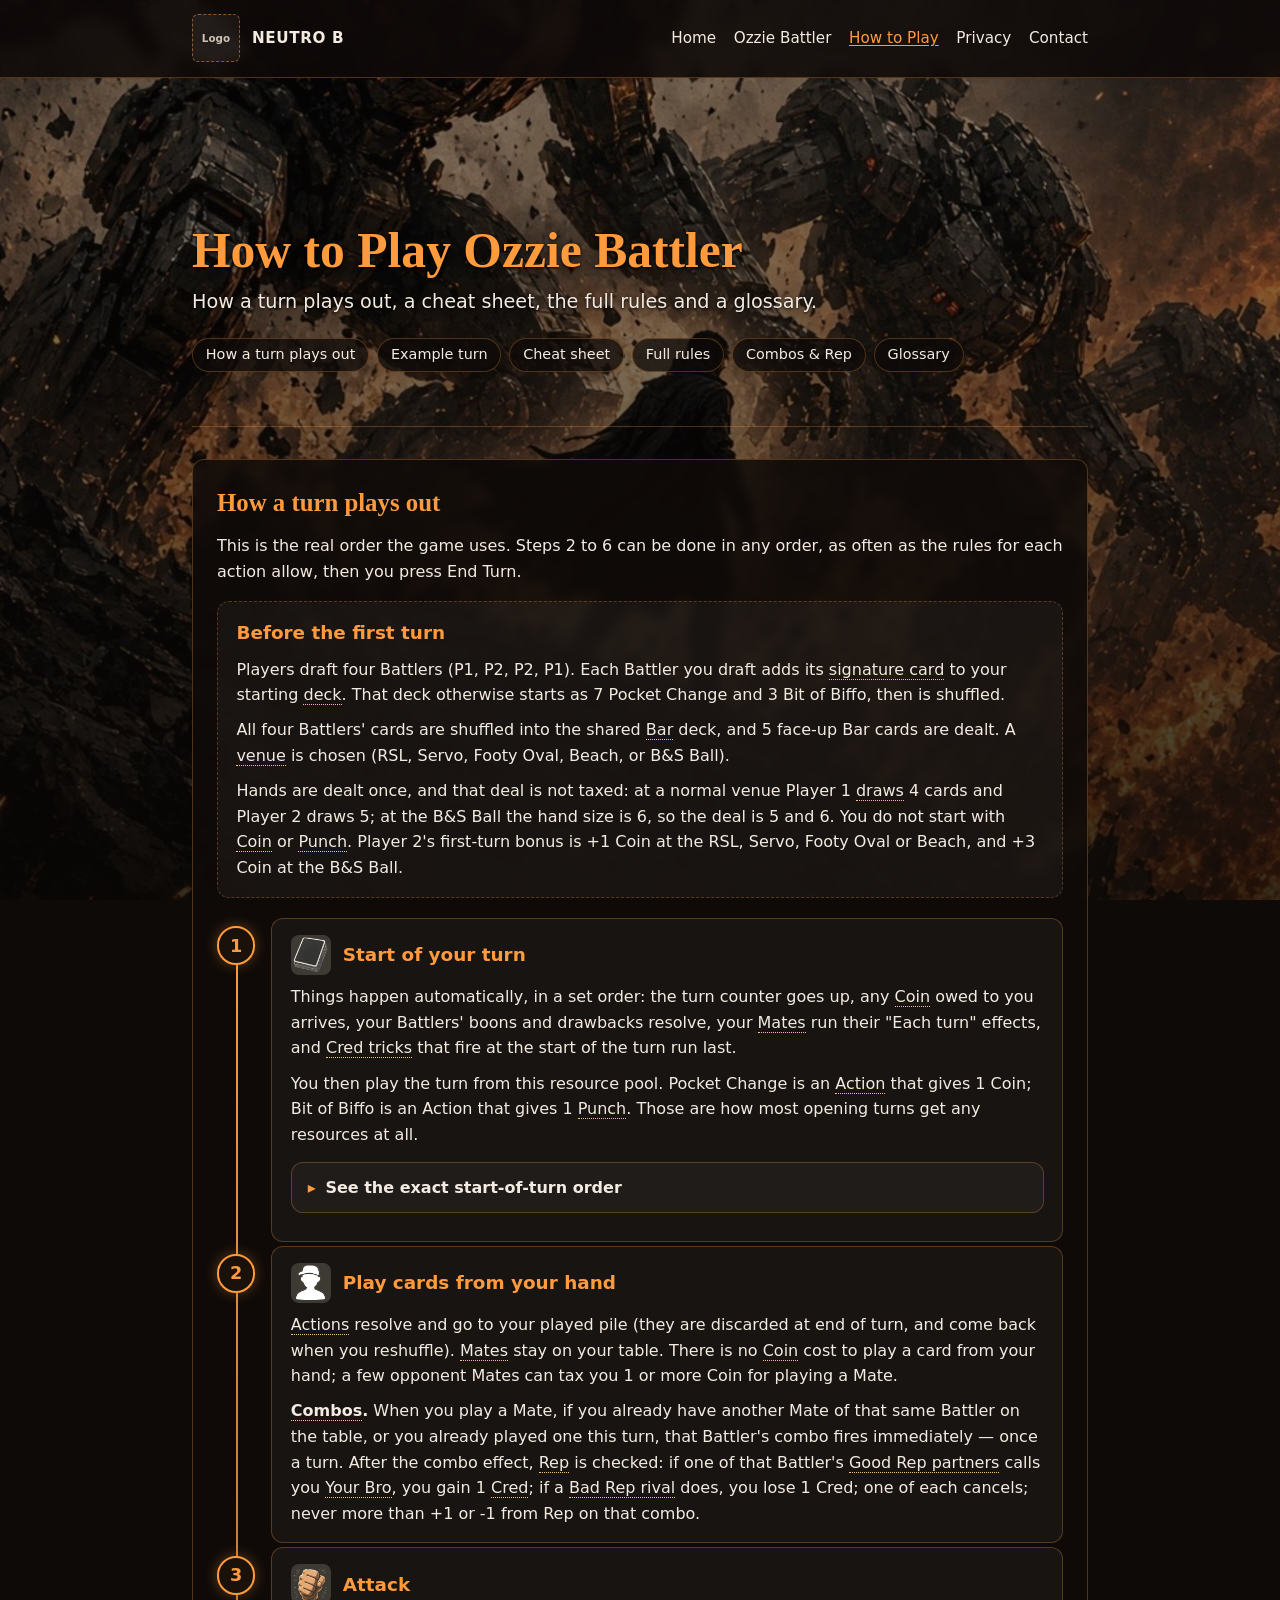
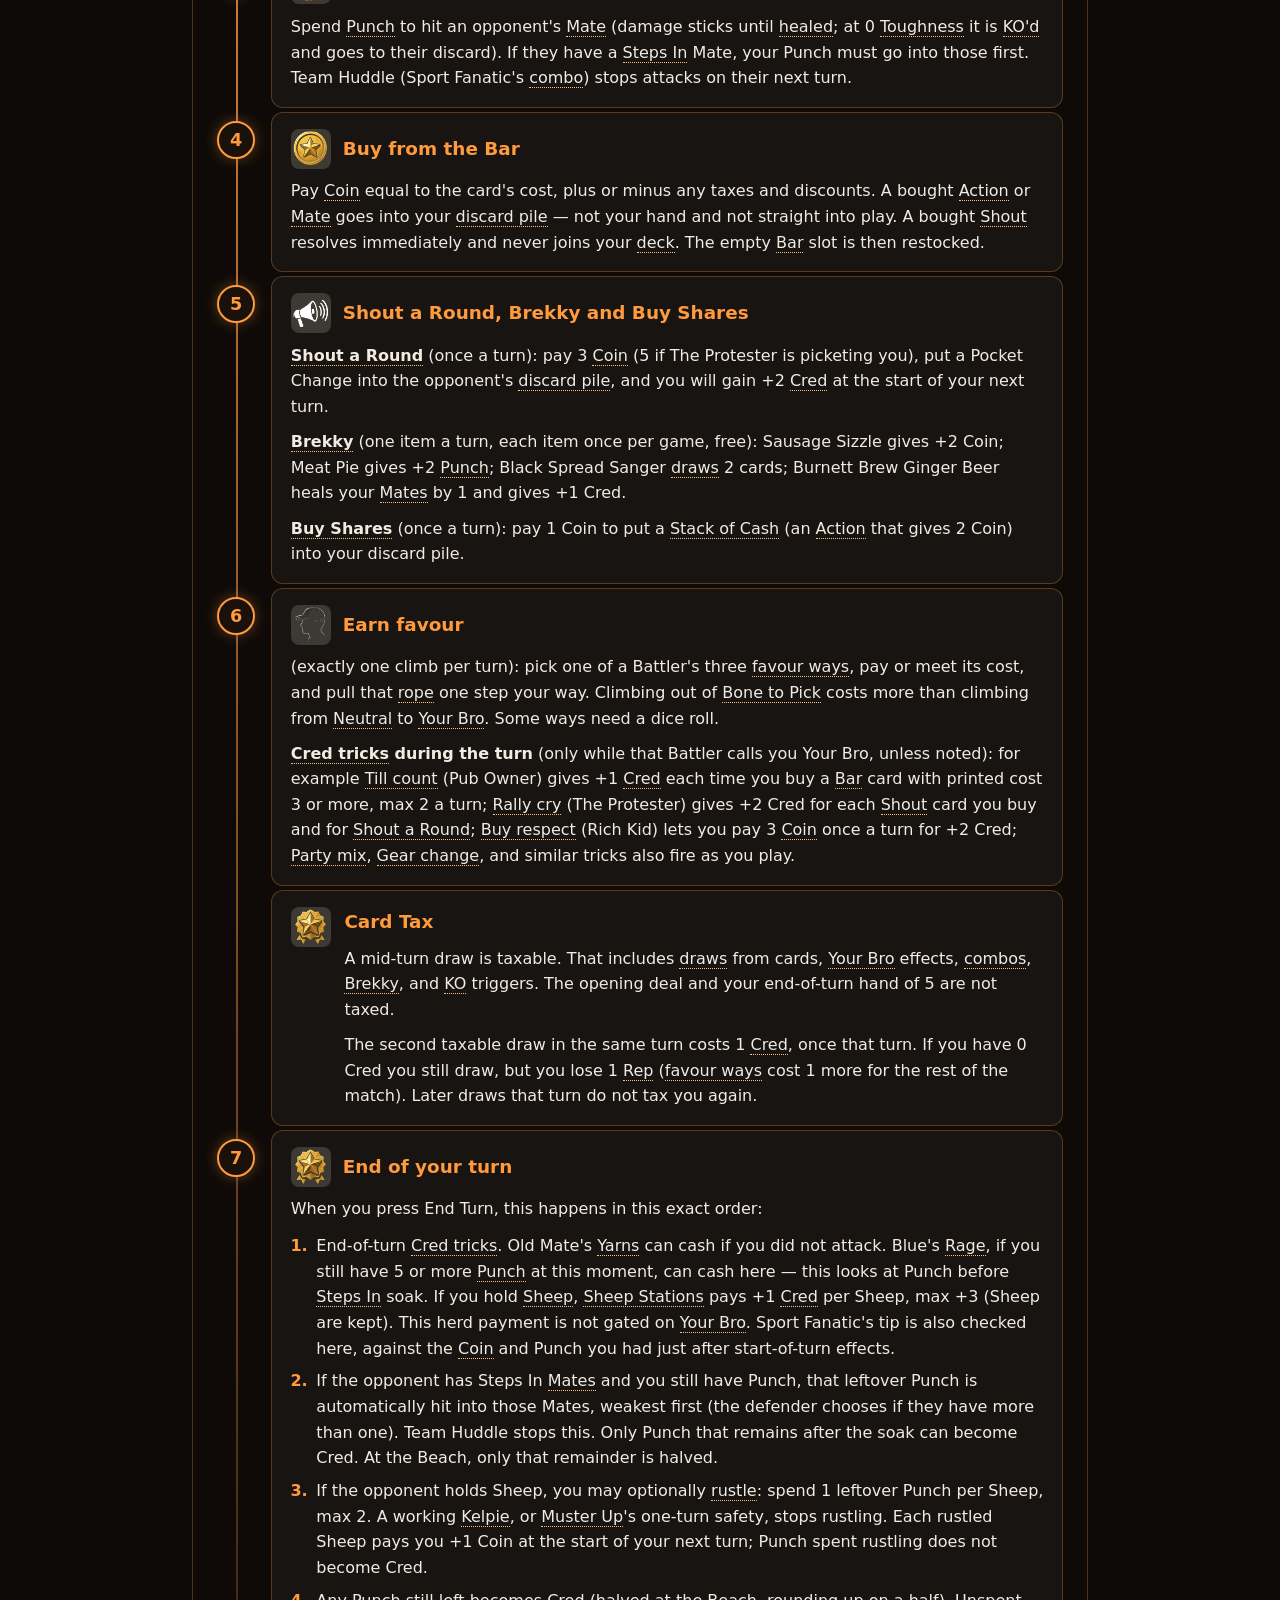
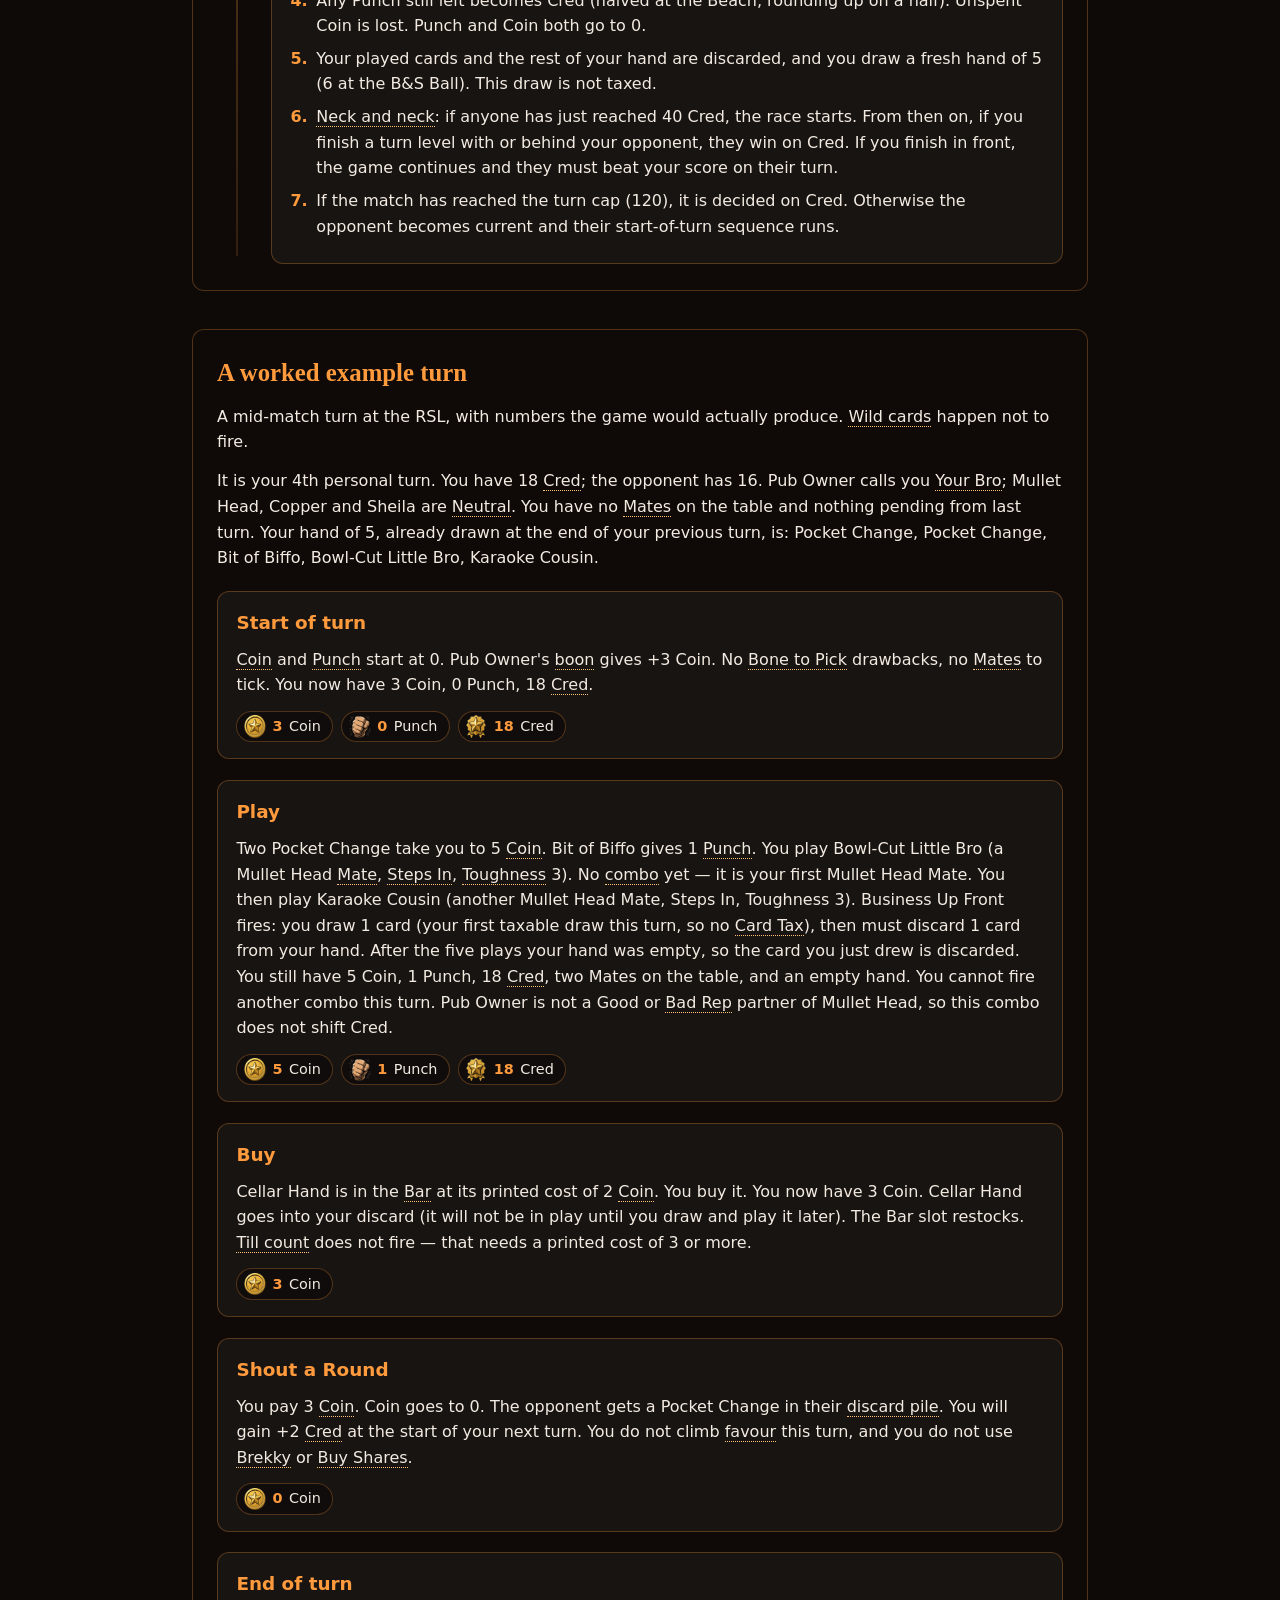
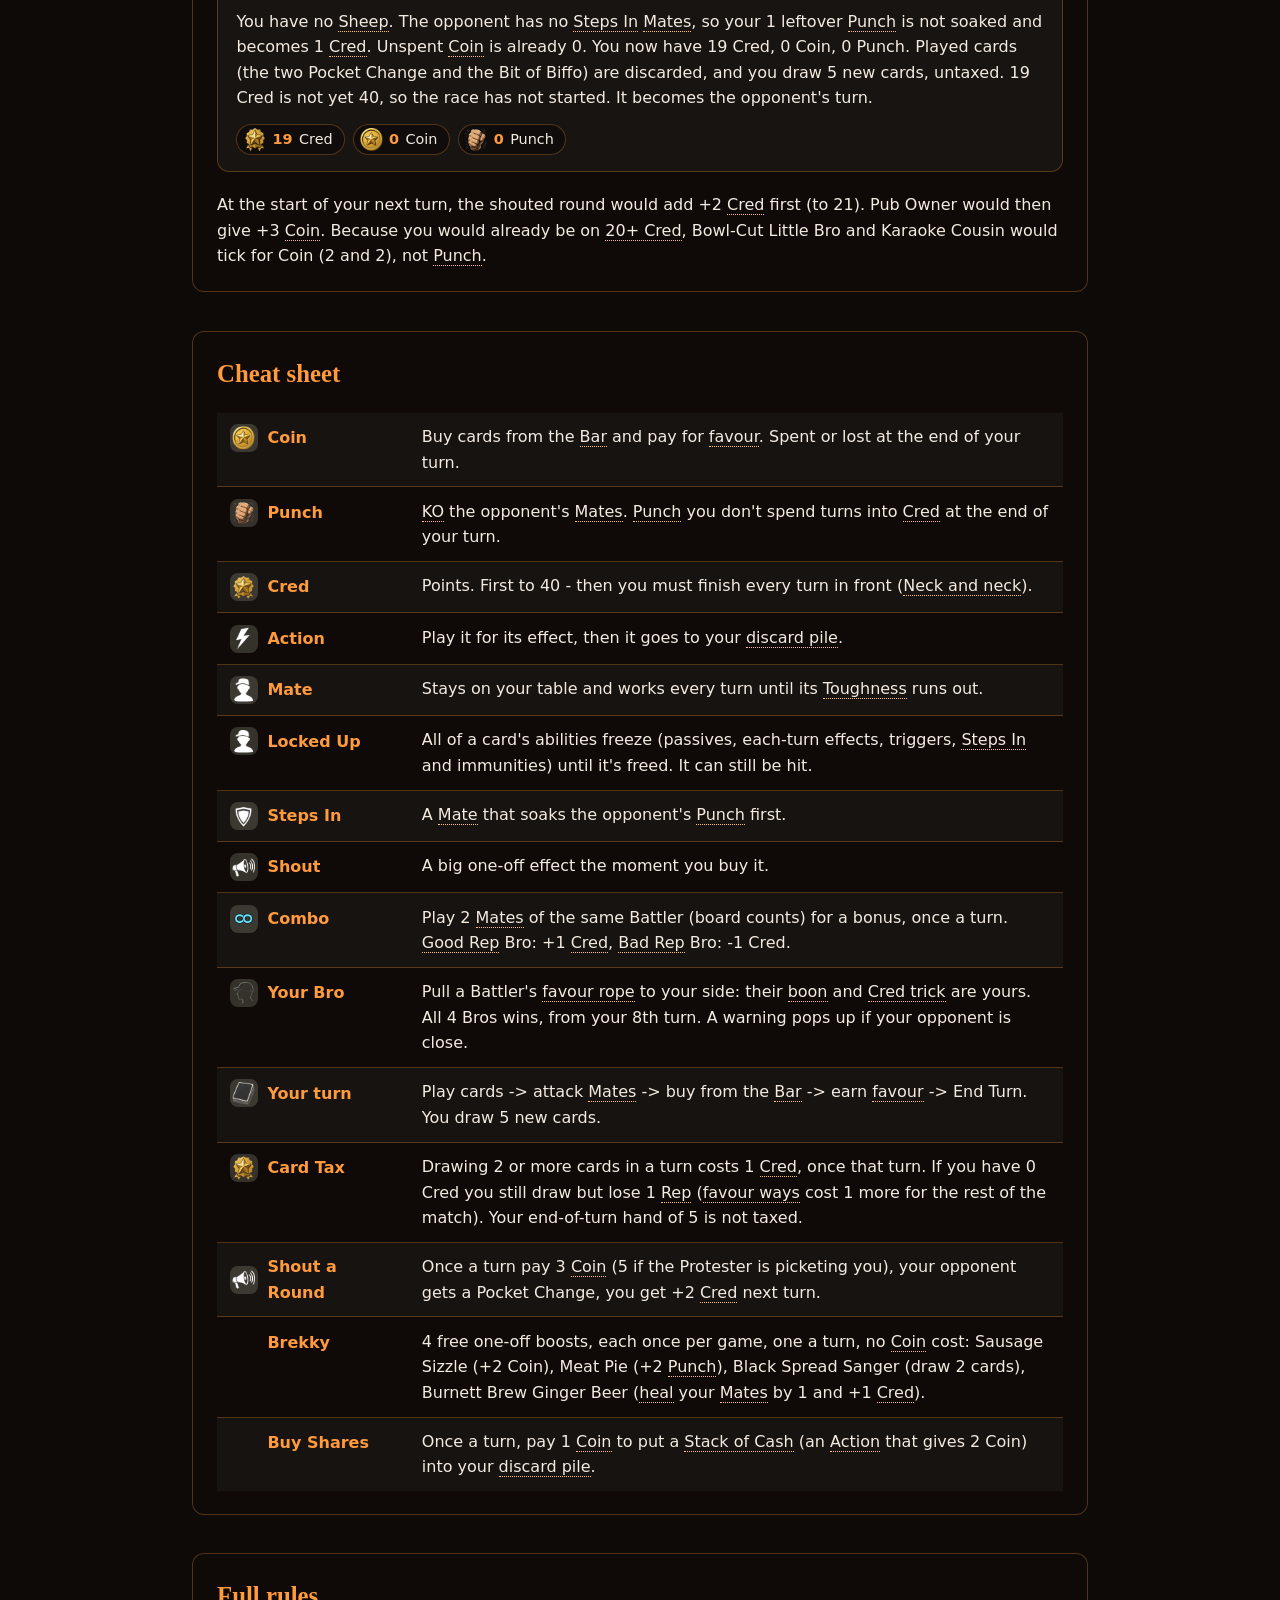
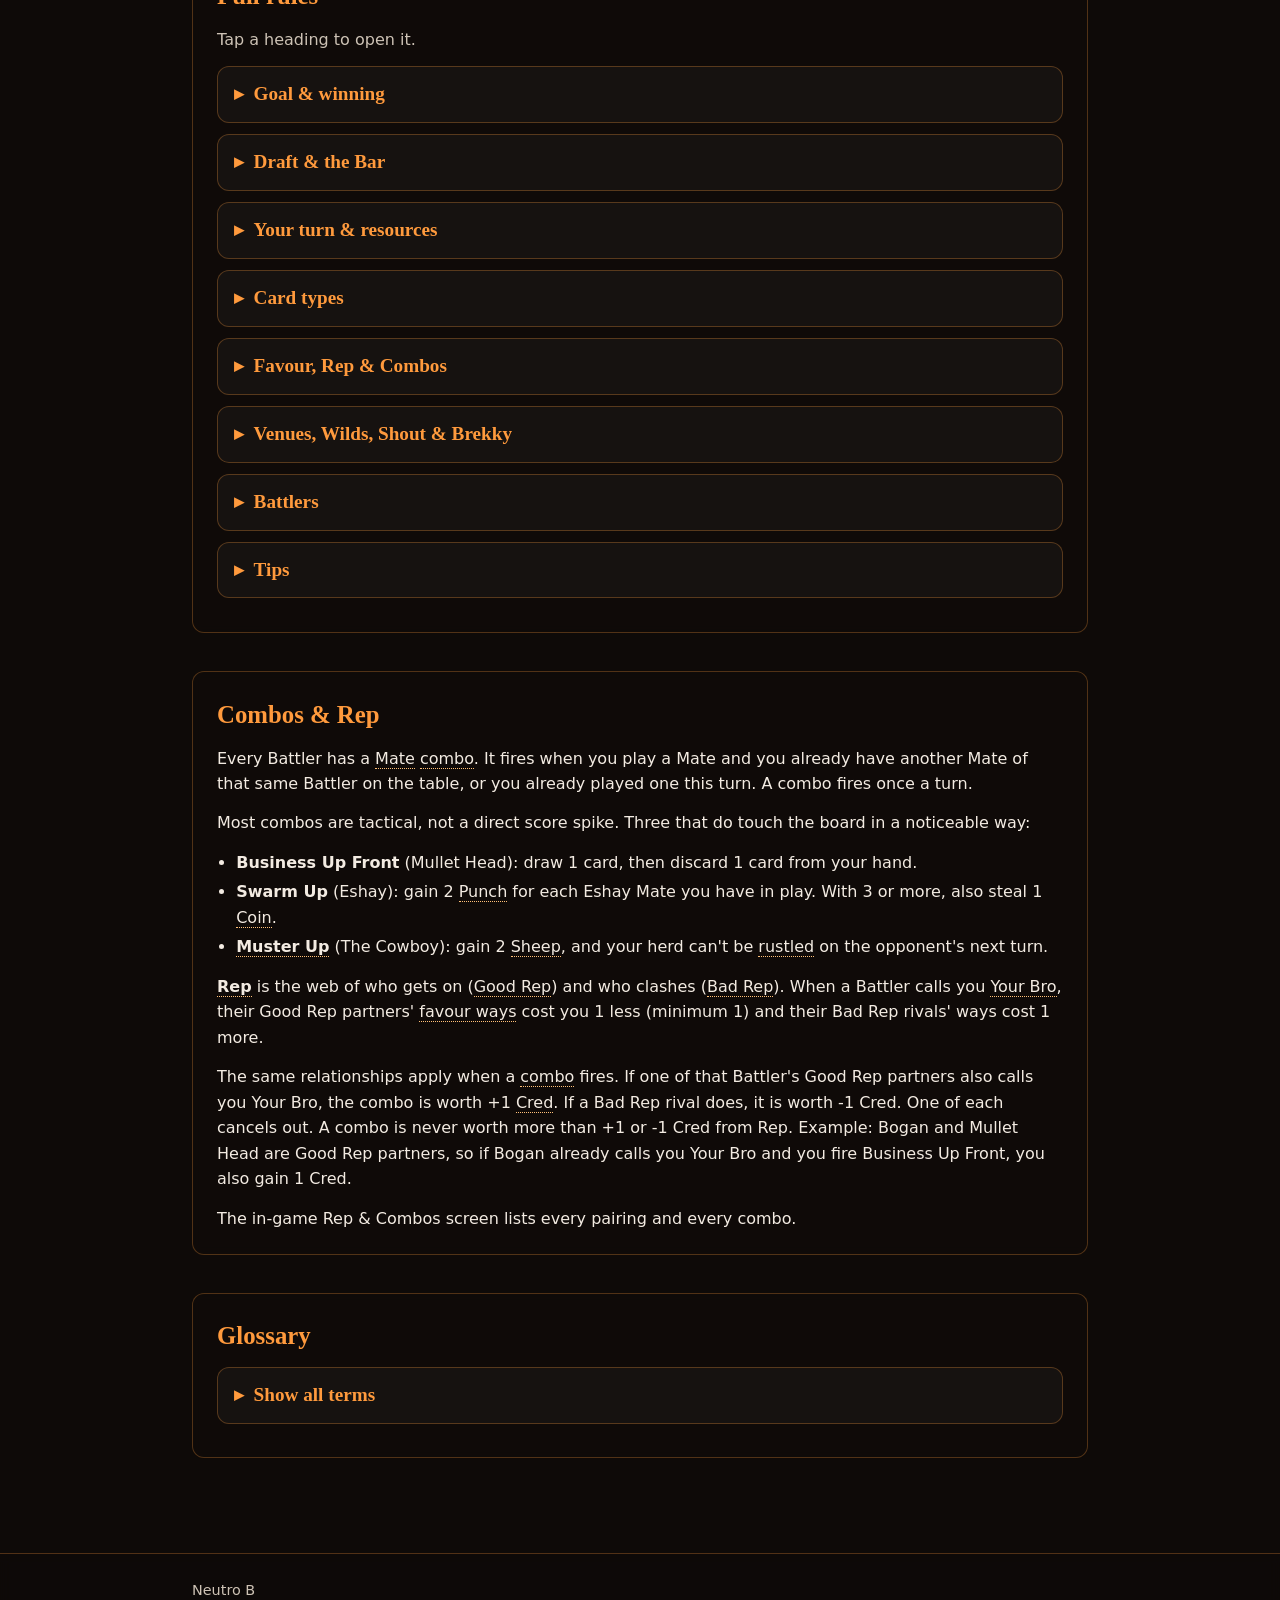
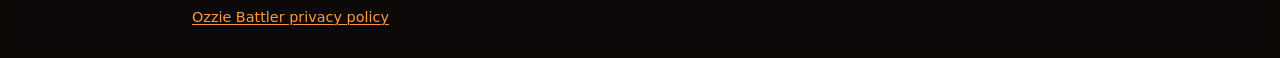
==== guide.html @ 75381150 "Add the Ozzie Battler How to Play guide. Link the guide from the home page and privacy policy, and i" ====
<!DOCTYPE html>
<html lang="en-AU">
<head>
  <meta charset="utf-8">
  <meta name="viewport" content="width=device-width, initial-scale=1">
  <title>How to Play Ozzie Battler — Neutro B</title>
  <meta name="description" content="How to play Ozzie Battler: how a turn plays out, a cheat sheet, the full rules, combos and Rep, and a glossary.">
  <link rel="stylesheet" href="style.css">
</head>
<body>
  <header class="site-header">
    <div class="site-header__inner">
      <a class="brand" href="index.html">
        <!-- LOGO: replace the span below with <img src="images/logo.png" alt="Neutro B" class="logo"> -->
        <span class="logo-placeholder" aria-hidden="true">Logo</span>
        <span class="brand__name">Neutro B</span>
      </a>
      <nav class="nav" aria-label="Primary">
        <a href="index.html">Home</a>
        <a href="index.html#ozzie-battler">Ozzie Battler</a>
        <a href="guide.html" aria-current="page">How to Play</a>
        <a href="privacy.html">Privacy</a>
        <a href="index.html#contact">Contact</a>
      </nav>
    </div>
  </header>

  <main>
    <div class="wrap">
      <header class="hero">
        <h1>How to Play Ozzie Battler</h1>
        <p class="lede">How a turn plays out, a cheat sheet, the full rules and a glossary.</p>
        <nav class="jump" aria-label="On this page">
          <a href="#turn">How a turn plays out</a>
          <a href="#example">Example turn</a>
          <a href="#cheat-sheet">Cheat sheet</a>
          <a href="#rules">Full rules</a>
          <a href="#combos">Combos &amp; Rep</a>
          <a href="#glossary">Glossary</a>
        </nav>
      </header>

      <section class="prose" id="turn" aria-labelledby="turn-heading"><h2 id="turn-heading">How a turn plays out</h2><p>This is the real order the game uses. Steps 2 to 6 can be done in any order, as often as the rules for each action allow, then you press End Turn.</p><div class="step-note step-note--setup"><div><h3>Before the first turn</h3><p>Players draft four Battlers (P1, P2, P2, P1). Each Battler you draft adds its <span class="tip" tabindex="0" role="button" data-tip="Signature: Each Battler you draft adds their signature card to your starting deck.">signature card</span> to your starting <span class="tip" tabindex="0" role="button" data-tip="Deck: Your draw pile (the number on the deck icon). When it runs out, your discard pile is shuffled into a new deck.">deck</span>. That deck otherwise starts as 7 Pocket Change and 3 Bit of Biffo, then is shuffled.</p><p>All four Battlers' cards are shuffled into the shared <span class="tip" tabindex="0" role="button" data-tip="The Bar: The shared row of 5 face-up cards you buy with Coin. Bought cards go to your discard pile (Shouts work at once). Empty slots refill from the Bar deck.">Bar</span> deck, and 5 face-up Bar cards are dealt. A <span class="tip" tabindex="0" role="button" data-tip="Venue: Where the match is played (RSL, Servo, Footy Oval, Beach, B&amp;S Ball). Each venue adds one rule twist for the whole game - tap the venue badge.">venue</span> is chosen (RSL, Servo, Footy Oval, Beach, or B&amp;S Ball).</p><p>Hands are dealt once, and that deal is not taxed: at a normal venue Player 1 <span class="tip" tabindex="0" role="button" data-tip="Draw: Take the top card of your deck into your hand. Drawing 2 or more cards in a turn costs Card Tax.">draws</span> 4 cards and Player 2 draws 5; at the B&amp;S Ball the hand size is 6, so the deal is 5 and 6. You do not start with <span class="tip" tabindex="0" role="button" data-tip="Coin: Your spending money this turn. Spend it in the Bar, on favour ways, Shout a Round (3 Coin, or 5 if the Protester is picketing you) or Buy Shares (1 Coin). Unspent Coin is lost at the end of your turn. Brekky is free.">Coin</span> or <span class="tip" tabindex="0" role="button" data-tip="Punch: Attack power. Spend it to hit the opponent&#x27;s Mates (tap one); damage sticks until healed. Unspent Punch becomes Cred at the end of your turn - but the opponent&#x27;s Steps In Mates soak it first. At the Beach it&#x27;s halved.">Punch</span>. Player 2's first-turn bonus is +1 Coin at the RSL, Servo, Footy Oval or Beach, and +3 Coin at the B&amp;S Ball.</p></div></div><ol class="timeline"><li class="timeline__step"><span class="timeline__num" aria-hidden="true">1</span><div class="step-card"><div class="step-card__head"><img class="icon" src="images/guide/deck.png" alt="" width="40" height="40"><h3>Start of your turn</h3></div><p>Things happen automatically, in a set order: the turn counter goes up, any <span class="tip" tabindex="0" role="button" data-tip="Coin: Your spending money this turn. Spend it in the Bar, on favour ways, Shout a Round (3 Coin, or 5 if the Protester is picketing you) or Buy Shares (1 Coin). Unspent Coin is lost at the end of your turn. Brekky is free.">Coin</span> owed to you arrives, your Battlers' boons and drawbacks resolve, your <span class="tip" tabindex="0" role="button" data-tip="Mate: Card type. Stays on your table and does its &#x27;Each turn&#x27; effect at the start of every turn. Has Toughness; the opponent KOs it with Punch.">Mates</span> run their "Each turn" effects, and <span class="tip" tabindex="0" role="button" data-tip="Cred trick: A Battler&#x27;s extra way to earn Cred, on while they call you Your Bro (the gold $ line on their tile).">Cred tricks</span> that fire at the start of the turn run last.</p><p>You then play the turn from this resource pool. Pocket Change is an <span class="tip" tabindex="0" role="button" data-tip="Action: Card type. Play it from your hand for its effect, then it goes to your discard pile and comes back when your deck reshuffles.">Action</span> that gives 1 Coin; Bit of Biffo is an Action that gives 1 <span class="tip" tabindex="0" role="button" data-tip="Punch: Attack power. Spend it to hit the opponent&#x27;s Mates (tap one); damage sticks until healed. Unspent Punch becomes Cred at the end of your turn - but the opponent&#x27;s Steps In Mates soak it first. At the Beach it&#x27;s halved.">Punch</span>. Those are how most opening turns get any resources at all.</p><details class="inner"><summary>See the exact start-of-turn order</summary><ol class="ordered "><li>The turn counter goes up. If this is Player 1's turn, it is at least the third turn of the match, and <span class="tip" tabindex="0" role="button" data-tip="Wild card: A random event that hits both players at the start of some rounds (about 1 in 4 once the game is going). Switch them off in Settings.">Wild cards</span> are on in Settings, there is a 25% chance a wild hits both players (Drop Bear Attack, Magpie Swooping Season, Power Cut, Schoolies Invasion, or The Boss Rings).</li><li>Your personal turn count goes up. <span class="tip" tabindex="0" role="button" data-tip="Card Tax: Drawing 2 or more cards in a turn (from cards, Your Bro effects, combos or KO triggers — not your end-of-turn hand of 5) costs 1 Cred, once that turn. If you have 0 Cred you still draw but lose 1 Rep: your favour ways cost 1 more for the rest of the match.">Card Tax</span> for this turn is reset (<span class="tip" tabindex="0" role="button" data-tip="Draw: Take the top card of your deck into your hand. Drawing 2 or more cards in a turn costs Card Tax.">draws</span> this turn start at 0).</li><li>If this is at least your 8th personal turn and all four Battlers already call you <span class="tip" tabindex="0" role="button" data-tip="Your Bro: Favour rope on your side: you get that Battler&#x27;s boon and Cred trick every turn. All 4 Battlers at Your Bro wins, from your 8th turn. A warning pops up if your opponent is close.">Your Bro</span>, you win by <span class="tip" tabindex="0" role="button" data-tip="Favour: The tug-of-war rope you share with each Battler: Bone to Pick, Neutral or Your Bro. Earn favour to pull it one step your way (once a turn).">favour</span> here and the turn stops.</li><li>Pending Coin from last turn is granted (including Player 2's first-turn bonus, and Coin from <span class="tip" tabindex="0" role="button" data-tip="rustling: After the opponent&#x27;s leftover Punch has gone into your Steps In Mates, they may spend 1 Punch per Sheep (max 2 a turn) to rustle your Sheep. Each rustled Sheep gives them +1 Coin at the start of their next turn, and no Cred. A working Kelpie, or Muster Up&#x27;s one-turn safety, stops rustling.">rustled</span> <span class="tip" tabindex="0" role="button" data-tip="Sheep: The Cowboy&#x27;s herd tokens (hold up to 6). At the end of your turn you gain +1 Cred per Sheep (max +3). Sheep are kept. Anyone who plays Cowboy cards can hold Sheep. The drafter gains +1 Sheep at the start of their turn while they have fewer than 3, unless he has a Bone to Pick with them.">Sheep</span>). Pending Punch reductions are applied. Per-turn flags are cleared (buys, <span class="tip" tabindex="0" role="button" data-tip="Shout a Round: Dock button, once a turn: pay 3 Coin (5 if the Protester is picketing you), your opponent gets a Pocket Change in their discard pile, and you get +2 Cred at the start of your next turn. Not a Shout card.">Shout a Round</span>, <span class="tip" tabindex="0" role="button" data-tip="Brekky: 4 free one-off brekky boosts each game (Sausage Sizzle, Meat Pie, Black Spread Sanger, Burnett Brew Ginger Beer). Each works once a game, one a turn. They cost nothing.">Brekky</span>, <span class="tip" tabindex="0" role="button" data-tip="Buy Shares: Dock button, once a turn: pay 1 Coin and a Stack of Cash goes into your discard pile. When you draw and play it later: +2 Coin.">Buy Shares</span>, <span class="tip" tabindex="0" role="button" data-tip="Combo: Once a turn: play a Mate while another Mate of the same Battler is on your table (or played this turn) and that Battler&#x27;s combo fires. Rep counts too: a Good Rep partner as Your Bro +1 Cred, a Bad Rep rival -1 (max ±1).">combo</span>, and so on).</li><li>If The Cowboy has a <span class="tip" tabindex="0" role="button" data-tip="Bone to Pick: Favour rope on the opponent&#x27;s side: that Battler&#x27;s drawback hits you every turn (and they&#x27;re the opponent&#x27;s Bro).">Bone to Pick</span> with you, a <span class="tip" tabindex="0" role="button" data-tip="A stray wanders off: The Cowboy&#x27;s Bone to Pick: at the start of your turn you lose 1 Sheep (a working Kelpie stops it). If you have no Sheep, you lose 1 Coin instead.">stray wanders off</span>: you lose 1 Sheep, or 1 Coin if you have none. A working <span class="tip" tabindex="0" role="button" data-tip="Kelpie: A Cowboy Steps In Mate (cost 2, Toughness 3, two copies). While it&#x27;s working, your Sheep can&#x27;t be rustled or wander off. A Locked Up Kelpie loses that protection until it&#x27;s freed.">Kelpie</span> stops this.</li><li>If you drafted The Cowboy, he does not have a Bone to Pick with you, and you hold fewer than 3 Sheep, you gain 1 Sheep.</li><li>If you shouted a round last turn, the +2 <span class="tip" tabindex="0" role="button" data-tip="Cred: The score. Reach 40 Cred, then finish every turn in front of your opponent to win (Neck and neck).">Cred</span> is added now.</li><li>If Old Mate's Long <span class="tip" tabindex="0" role="button" data-tip="Yarns: Old Mate&#x27;s Cred trick: each turn you don&#x27;t attack, +1 Yarn. 2 Yarns cash in for +5 Cred.">Yarn</span> hit you last turn, one random card is discarded from your hand.</li><li><span class="tip" tabindex="0" role="button" data-tip="The Bar: The shared row of 5 face-up cards you buy with Coin. Bought cards go to your discard pile (Shouts work at once). Empty slots refill from the Bar deck.">Bar</span> locks that were placed against someone else expire when their owner starts a turn again.</li><li>Your Bro boons and Bone to Pick drawbacks resolve, in Battler order. Examples: Pub Owner Your Bro is +3 Coin; Eshay Your Bro is +2 Punch; Mullet Head Your Bro is +2 Coin before your personal turn 5, then +2 Punch.</li><li>If you drafted Grey Nomad, <span class="tip" tabindex="0" role="button" data-tip="Long Way Round: Grey Nomad&#x27;s Cred trick: each turn gain Cred = your turn number ÷ 3 (rounded down), plus +1 Cred each time you Slow the opponent.">Long Way Round</span> may grant Cred here. This is not gated on Your Bro.</li><li>Each of your Mates that is not <span class="tip" tabindex="0" role="button" data-tip="Locked Up: Mate lock (jail): ALL of the card&#x27;s abilities are frozen while Locked Up - passives, each-turn effects, triggers, Steps In and immunities - for the number of turns shown. It stays on the table and can still be hit. Not the same as a Bar lock.">Locked Up</span> runs its "Each turn" effect. Locked Up Mates tick down a turn and do nothing.</li><li>A pending Dusty Track <span class="tip" tabindex="0" role="button" data-tip="drawback: What a Battler does to you every turn while you have a Bone to Pick with them (the red - line on their tile).">penalty</span>, if any, then cuts your Punch (min 0).</li><li>Cred tricks that fire at the start of the turn run last. The main one is Copper's <span class="tip" tabindex="0" role="button" data-tip="Move along: Copper&#x27;s Cred trick: at the start of your turn, if the opponent has 3+ Mates out, take 2 of their Cred.">Move along</span>: if Copper calls you Your Bro and the opponent has 3 or more Mates out, you take 2 of their Cred.</li></ol></details></div></li><li class="timeline__step"><span class="timeline__num" aria-hidden="true">2</span><div class="step-card"><div class="step-card__head"><img class="icon" src="images/guide/type_mate.png" alt="" width="40" height="40"><h3>Play cards from your hand</h3></div><p><span class="tip" tabindex="0" role="button" data-tip="Action: Card type. Play it from your hand for its effect, then it goes to your discard pile and comes back when your deck reshuffles.">Actions</span> resolve and go to your played pile (they are discarded at end of turn, and come back when you reshuffle). <span class="tip" tabindex="0" role="button" data-tip="Mate: Card type. Stays on your table and does its &#x27;Each turn&#x27; effect at the start of every turn. Has Toughness; the opponent KOs it with Punch.">Mates</span> stay on your table. There is no <span class="tip" tabindex="0" role="button" data-tip="Coin: Your spending money this turn. Spend it in the Bar, on favour ways, Shout a Round (3 Coin, or 5 if the Protester is picketing you) or Buy Shares (1 Coin). Unspent Coin is lost at the end of your turn. Brekky is free.">Coin</span> cost to play a card from your hand; a few opponent Mates can tax you 1 or more Coin for playing a Mate.</p><p><strong><span class="tip" tabindex="0" role="button" data-tip="Combo: Once a turn: play a Mate while another Mate of the same Battler is on your table (or played this turn) and that Battler&#x27;s combo fires. Rep counts too: a Good Rep partner as Your Bro +1 Cred, a Bad Rep rival -1 (max ±1).">Combos</span>.</strong> When you play a Mate, if you already have another Mate of that same Battler on the table, or you already played one this turn, that Battler's combo fires immediately — once a turn. After the combo effect, <span class="tip" tabindex="0" role="button" data-tip="Rep: Who gets on with whom. Good Rep and Bad Rep change favour way costs and give ±1 Cred when a combo fires (one Good and one Bad Bro cancel out). Neutral pairs do nothing.">Rep</span> is checked: if one of that Battler's <span class="tip" tabindex="0" role="button" data-tip="Good Rep: Battlers who get on. While one is Your Bro: the other&#x27;s favour ways cost you 1 less (min 1), and when the other&#x27;s combo fires you get +1 Cred.">Good Rep partners</span> calls you <span class="tip" tabindex="0" role="button" data-tip="Your Bro: Favour rope on your side: you get that Battler&#x27;s boon and Cred trick every turn. All 4 Battlers at Your Bro wins, from your 8th turn. A warning pops up if your opponent is close.">Your Bro</span>, you gain 1 <span class="tip" tabindex="0" role="button" data-tip="Cred: The score. Reach 40 Cred, then finish every turn in front of your opponent to win (Neck and neck).">Cred</span>; if a <span class="tip" tabindex="0" role="button" data-tip="Bad Rep: Battlers who clash. While one is Your Bro: the other&#x27;s favour ways cost you 1 more, and when the other&#x27;s combo fires you lose 1 Cred.">Bad Rep rival</span> does, you lose 1 Cred; one of each cancels; never more than +1 or -1 from Rep on that combo.</p></div></li><li class="timeline__step"><span class="timeline__num" aria-hidden="true">3</span><div class="step-card"><div class="step-card__head"><img class="icon" src="images/guide/punch.png" alt="" width="40" height="40"><h3>Attack</h3></div><p>Spend <span class="tip" tabindex="0" role="button" data-tip="Punch: Attack power. Spend it to hit the opponent&#x27;s Mates (tap one); damage sticks until healed. Unspent Punch becomes Cred at the end of your turn - but the opponent&#x27;s Steps In Mates soak it first. At the Beach it&#x27;s halved.">Punch</span> to hit an opponent's <span class="tip" tabindex="0" role="button" data-tip="Mate: Card type. Stays on your table and does its &#x27;Each turn&#x27; effect at the start of every turn. Has Toughness; the opponent KOs it with Punch.">Mate</span> (damage sticks until <span class="tip" tabindex="0" role="button" data-tip="Heal: Remove damage from a Mate, back toward its full Toughness (never above it).">healed</span>; at 0 <span class="tip" tabindex="0" role="button" data-tip="Toughness: A Mate&#x27;s hit points. When its damage reaches its Toughness it&#x27;s KO&#x27;d.">Toughness</span> it is <span class="tip" tabindex="0" role="button" data-tip="KO: Knocked out: a Mate whose damage reaches its Toughness leaves the table and goes to its owner&#x27;s discard pile. It can come back when they draw it again.">KO'd</span> and goes to their discard). If they have a <span class="tip" tabindex="0" role="button" data-tip="Steps In: Mate keyword. While it&#x27;s on the table, the opponent&#x27;s Punch must hit your Steps In Mates first, and their unspent Punch is fired into them at the end of their turn (weakest first). Only what&#x27;s left becomes their Cred.">Steps In</span> Mate, your Punch must go into those first. Team Huddle (Sport Fanatic's <span class="tip" tabindex="0" role="button" data-tip="Combo: Once a turn: play a Mate while another Mate of the same Battler is on your table (or played this turn) and that Battler&#x27;s combo fires. Rep counts too: a Good Rep partner as Your Bro +1 Cred, a Bad Rep rival -1 (max ±1).">combo</span>) stops attacks on their next turn.</p></div></li><li class="timeline__step"><span class="timeline__num" aria-hidden="true">4</span><div class="step-card"><div class="step-card__head"><img class="icon" src="images/guide/coin.png" alt="" width="40" height="40"><h3>Buy from the Bar</h3></div><p>Pay <span class="tip" tabindex="0" role="button" data-tip="Coin: Your spending money this turn. Spend it in the Bar, on favour ways, Shout a Round (3 Coin, or 5 if the Protester is picketing you) or Buy Shares (1 Coin). Unspent Coin is lost at the end of your turn. Brekky is free.">Coin</span> equal to the card's cost, plus or minus any taxes and discounts. A bought <span class="tip" tabindex="0" role="button" data-tip="Action: Card type. Play it from your hand for its effect, then it goes to your discard pile and comes back when your deck reshuffles.">Action</span> or <span class="tip" tabindex="0" role="button" data-tip="Mate: Card type. Stays on your table and does its &#x27;Each turn&#x27; effect at the start of every turn. Has Toughness; the opponent KOs it with Punch.">Mate</span> goes into your <span class="tip" tabindex="0" role="button" data-tip="Discard: Your used-cards pile (the number on the discard icon). Played cards and your leftover hand go here at the end of the turn; it becomes your deck again when the deck runs out. To discard = move a card from your hand to this pile.">discard pile</span> — not your hand and not straight into play. A bought <span class="tip" tabindex="0" role="button" data-tip="Shout: Card type. Works the moment you buy it from the Bar, then it&#x27;s gone - it never joins your deck. (Not the same as Shout a Round.)">Shout</span> resolves immediately and never joins your <span class="tip" tabindex="0" role="button" data-tip="Deck: Your draw pile (the number on the deck icon). When it runs out, your discard pile is shuffled into a new deck.">deck</span>. The empty <span class="tip" tabindex="0" role="button" data-tip="The Bar: The shared row of 5 face-up cards you buy with Coin. Bought cards go to your discard pile (Shouts work at once). Empty slots refill from the Bar deck.">Bar</span> slot is then restocked.</p></div></li><li class="timeline__step"><span class="timeline__num" aria-hidden="true">5</span><div class="step-card"><div class="step-card__head"><img class="icon" src="images/guide/type_shout.png" alt="" width="40" height="40"><h3>Shout a Round, Brekky and Buy Shares</h3></div><p><strong><span class="tip" tabindex="0" role="button" data-tip="Shout a Round: Dock button, once a turn: pay 3 Coin (5 if the Protester is picketing you), your opponent gets a Pocket Change in their discard pile, and you get +2 Cred at the start of your next turn. Not a Shout card.">Shout a Round</span></strong> (once a turn): pay 3 <span class="tip" tabindex="0" role="button" data-tip="Coin: Your spending money this turn. Spend it in the Bar, on favour ways, Shout a Round (3 Coin, or 5 if the Protester is picketing you) or Buy Shares (1 Coin). Unspent Coin is lost at the end of your turn. Brekky is free.">Coin</span> (5 if The Protester is picketing you), put a Pocket Change into the opponent's <span class="tip" tabindex="0" role="button" data-tip="Discard: Your used-cards pile (the number on the discard icon). Played cards and your leftover hand go here at the end of the turn; it becomes your deck again when the deck runs out. To discard = move a card from your hand to this pile.">discard pile</span>, and you will gain +2 <span class="tip" tabindex="0" role="button" data-tip="Cred: The score. Reach 40 Cred, then finish every turn in front of your opponent to win (Neck and neck).">Cred</span> at the start of your next turn.</p><p><strong><span class="tip" tabindex="0" role="button" data-tip="Brekky: 4 free one-off brekky boosts each game (Sausage Sizzle, Meat Pie, Black Spread Sanger, Burnett Brew Ginger Beer). Each works once a game, one a turn. They cost nothing.">Brekky</span></strong> (one item a turn, each item once per game, free): Sausage Sizzle gives +2 Coin; Meat Pie gives +2 <span class="tip" tabindex="0" role="button" data-tip="Punch: Attack power. Spend it to hit the opponent&#x27;s Mates (tap one); damage sticks until healed. Unspent Punch becomes Cred at the end of your turn - but the opponent&#x27;s Steps In Mates soak it first. At the Beach it&#x27;s halved.">Punch</span>; Black Spread Sanger <span class="tip" tabindex="0" role="button" data-tip="Draw: Take the top card of your deck into your hand. Drawing 2 or more cards in a turn costs Card Tax.">draws</span> 2 cards; Burnett Brew Ginger Beer heals your <span class="tip" tabindex="0" role="button" data-tip="Mate: Card type. Stays on your table and does its &#x27;Each turn&#x27; effect at the start of every turn. Has Toughness; the opponent KOs it with Punch.">Mates</span> by 1 and gives +1 Cred.</p><p><strong><span class="tip" tabindex="0" role="button" data-tip="Buy Shares: Dock button, once a turn: pay 1 Coin and a Stack of Cash goes into your discard pile. When you draw and play it later: +2 Coin.">Buy Shares</span></strong> (once a turn): pay 1 Coin to put a <span class="tip" tabindex="0" role="button" data-tip="Stack of Cash: The card Buy Shares puts in your discard pile. Action: gain 2 Coin.">Stack of Cash</span> (an <span class="tip" tabindex="0" role="button" data-tip="Action: Card type. Play it from your hand for its effect, then it goes to your discard pile and comes back when your deck reshuffles.">Action</span> that gives 2 Coin) into your discard pile.</p></div></li><li class="timeline__step"><span class="timeline__num" aria-hidden="true">6</span><div class="step-card"><div class="step-card__head"><img class="icon" src="images/guide/bro.png" alt="" width="40" height="40"><h3>Earn favour</h3></div><p>(exactly one climb per turn): pick one of a Battler's three <span class="tip" tabindex="0" role="button" data-tip="favour ways: Each Battler&#x27;s 3 ways to earn favour (pay Coin, Punch, Cred, cards or Mates, or show something this turn). One climb a turn. Climbing out of a Bone to Pick costs more.">favour ways</span>, pay or meet its cost, and pull that <span class="tip" tabindex="0" role="button" data-tip="favour rope: One rope per Battler between the two players. It sits on one side (that player&#x27;s Your Bro, the other&#x27;s Bone to Pick) or in the middle (Neutral). Every rope starts in the middle.">rope</span> one step your way. Climbing out of <span class="tip" tabindex="0" role="button" data-tip="Bone to Pick: Favour rope on the opponent&#x27;s side: that Battler&#x27;s drawback hits you every turn (and they&#x27;re the opponent&#x27;s Bro).">Bone to Pick</span> costs more than climbing from <span class="tip" tabindex="0" role="button" data-tip="Neutral: Favour rope in the middle: no boon, no drawback. Every rope starts here.">Neutral</span> to <span class="tip" tabindex="0" role="button" data-tip="Your Bro: Favour rope on your side: you get that Battler&#x27;s boon and Cred trick every turn. All 4 Battlers at Your Bro wins, from your 8th turn. A warning pops up if your opponent is close.">Your Bro</span>. Some ways need a dice roll.</p><p><strong><span class="tip" tabindex="0" role="button" data-tip="Cred trick: A Battler&#x27;s extra way to earn Cred, on while they call you Your Bro (the gold $ line on their tile).">Cred tricks</span> during the turn</strong> (only while that Battler calls you Your Bro, unless noted): for example <span class="tip" tabindex="0" role="button" data-tip="Till count: Pub Owner&#x27;s Cred trick: each Bar card you buy that costs 3+ gives +1 Cred (max 2 a turn).">Till count</span> (Pub Owner) gives +1 <span class="tip" tabindex="0" role="button" data-tip="Cred: The score. Reach 40 Cred, then finish every turn in front of your opponent to win (Neck and neck).">Cred</span> each time you buy a <span class="tip" tabindex="0" role="button" data-tip="The Bar: The shared row of 5 face-up cards you buy with Coin. Bought cards go to your discard pile (Shouts work at once). Empty slots refill from the Bar deck.">Bar</span> card with printed cost 3 or more, max 2 a turn; <span class="tip" tabindex="0" role="button" data-tip="Rally cry: The Protester&#x27;s Cred trick: each Shout card you buy and each Shout a Round = +2 Cred.">Rally cry</span> (The Protester) gives +2 Cred for each <span class="tip" tabindex="0" role="button" data-tip="Shout: Card type. Works the moment you buy it from the Bar, then it&#x27;s gone - it never joins your deck. (Not the same as Shout a Round.)">Shout</span> card you buy and for <span class="tip" tabindex="0" role="button" data-tip="Shout a Round: Dock button, once a turn: pay 3 Coin (5 if the Protester is picketing you), your opponent gets a Pocket Change in their discard pile, and you get +2 Cred at the start of your next turn. Not a Shout card.">Shout a Round</span>; <span class="tip" tabindex="0" role="button" data-tip="Buy respect: Rich Kid&#x27;s Cred trick: once a turn pay 3 Coin for +2 Cred.">Buy respect</span> (Rich Kid) lets you pay 3 <span class="tip" tabindex="0" role="button" data-tip="Coin: Your spending money this turn. Spend it in the Bar, on favour ways, Shout a Round (3 Coin, or 5 if the Protester is picketing you) or Buy Shares (1 Coin). Unspent Coin is lost at the end of your turn. Brekky is free.">Coin</span> once a turn for +2 Cred; <span class="tip" tabindex="0" role="button" data-tip="Party mix: Mullet Head&#x27;s Cred trick: play an Action, a Mate and a Shout in one turn for +5 Cred.">Party mix</span>, <span class="tip" tabindex="0" role="button" data-tip="Gear change: Rev Head&#x27;s Cred trick: play cards in rising cost order. 2 in a row = +1 Cred, +1 more for each extra gear.">Gear change</span>, and similar tricks also fire as you play.</p></div></li><li class="timeline__aside"><div class="step-note"><img class="icon" src="images/guide/cred.png" alt="" width="40" height="40"><div><h3>Card Tax</h3><p>A mid-turn draw is taxable. That includes <span class="tip" tabindex="0" role="button" data-tip="Draw: Take the top card of your deck into your hand. Drawing 2 or more cards in a turn costs Card Tax.">draws</span> from cards, <span class="tip" tabindex="0" role="button" data-tip="Your Bro: Favour rope on your side: you get that Battler&#x27;s boon and Cred trick every turn. All 4 Battlers at Your Bro wins, from your 8th turn. A warning pops up if your opponent is close.">Your Bro</span> effects, <span class="tip" tabindex="0" role="button" data-tip="Combo: Once a turn: play a Mate while another Mate of the same Battler is on your table (or played this turn) and that Battler&#x27;s combo fires. Rep counts too: a Good Rep partner as Your Bro +1 Cred, a Bad Rep rival -1 (max ±1).">combos</span>, <span class="tip" tabindex="0" role="button" data-tip="Brekky: 4 free one-off brekky boosts each game (Sausage Sizzle, Meat Pie, Black Spread Sanger, Burnett Brew Ginger Beer). Each works once a game, one a turn. They cost nothing.">Brekky</span>, and <span class="tip" tabindex="0" role="button" data-tip="KO: Knocked out: a Mate whose damage reaches its Toughness leaves the table and goes to its owner&#x27;s discard pile. It can come back when they draw it again.">KO</span> triggers. The opening deal and your end-of-turn hand of 5 are not taxed.</p><p>The second taxable draw in the same turn costs 1 <span class="tip" tabindex="0" role="button" data-tip="Cred: The score. Reach 40 Cred, then finish every turn in front of your opponent to win (Neck and neck).">Cred</span>, once that turn. If you have 0 Cred you still draw, but you lose 1 <span class="tip" tabindex="0" role="button" data-tip="Rep: Who gets on with whom. Good Rep and Bad Rep change favour way costs and give ±1 Cred when a combo fires (one Good and one Bad Bro cancel out). Neutral pairs do nothing.">Rep</span> (<span class="tip" tabindex="0" role="button" data-tip="favour ways: Each Battler&#x27;s 3 ways to earn favour (pay Coin, Punch, Cred, cards or Mates, or show something this turn). One climb a turn. Climbing out of a Bone to Pick costs more.">favour ways</span> cost 1 more for the rest of the match). Later draws that turn do not tax you again.</p></div></div></li><li class="timeline__step"><span class="timeline__num" aria-hidden="true">7</span><div class="step-card"><div class="step-card__head"><img class="icon" src="images/guide/cred.png" alt="" width="40" height="40"><h3>End of your turn</h3></div><p>When you press End Turn, this happens in this exact order:</p><ol class="ordered "><li>End-of-turn <span class="tip" tabindex="0" role="button" data-tip="Cred trick: A Battler&#x27;s extra way to earn Cred, on while they call you Your Bro (the gold $ line on their tile).">Cred tricks</span>. Old Mate's <span class="tip" tabindex="0" role="button" data-tip="Yarns: Old Mate&#x27;s Cred trick: each turn you don&#x27;t attack, +1 Yarn. 2 Yarns cash in for +5 Cred.">Yarns</span> can cash if you did not attack. Blue's <span class="tip" tabindex="0" role="button" data-tip="Rage: Blue&#x27;s Cred trick: each time you lose Cred, +1 Rage (max 5). End a turn with 5+ Punch for a big turn: +1 Cred per Rage, then Rage resets.">Rage</span>, if you still have 5 or more <span class="tip" tabindex="0" role="button" data-tip="Punch: Attack power. Spend it to hit the opponent&#x27;s Mates (tap one); damage sticks until healed. Unspent Punch becomes Cred at the end of your turn - but the opponent&#x27;s Steps In Mates soak it first. At the Beach it&#x27;s halved.">Punch</span> at this moment, can cash here — this looks at Punch before <span class="tip" tabindex="0" role="button" data-tip="Steps In: Mate keyword. While it&#x27;s on the table, the opponent&#x27;s Punch must hit your Steps In Mates first, and their unspent Punch is fired into them at the end of their turn (weakest first). Only what&#x27;s left becomes their Cred.">Steps In</span> soak. If you hold <span class="tip" tabindex="0" role="button" data-tip="Sheep: The Cowboy&#x27;s herd tokens (hold up to 6). At the end of your turn you gain +1 Cred per Sheep (max +3). Sheep are kept. Anyone who plays Cowboy cards can hold Sheep. The drafter gains +1 Sheep at the start of their turn while they have fewer than 3, unless he has a Bone to Pick with them.">Sheep</span>, <span class="tip" tabindex="0" role="button" data-tip="Sheep Stations: The Cowboy&#x27;s Cred trick: at the end of your turn, +1 Cred per Sheep you have (max +3). Sheep are kept. Fires whenever you hold Sheep.">Sheep Stations</span> pays +1 <span class="tip" tabindex="0" role="button" data-tip="Cred: The score. Reach 40 Cred, then finish every turn in front of your opponent to win (Neck and neck).">Cred</span> per Sheep, max +3 (Sheep are kept). This herd payment is not gated on <span class="tip" tabindex="0" role="button" data-tip="Your Bro: Favour rope on your side: you get that Battler&#x27;s boon and Cred trick every turn. All 4 Battlers at Your Bro wins, from your 8th turn. A warning pops up if your opponent is close.">Your Bro</span>. Sport Fanatic's tip is also checked here, against the <span class="tip" tabindex="0" role="button" data-tip="Coin: Your spending money this turn. Spend it in the Bar, on favour ways, Shout a Round (3 Coin, or 5 if the Protester is picketing you) or Buy Shares (1 Coin). Unspent Coin is lost at the end of your turn. Brekky is free.">Coin</span> and Punch you had just after start-of-turn effects.</li><li>If the opponent has Steps In <span class="tip" tabindex="0" role="button" data-tip="Mate: Card type. Stays on your table and does its &#x27;Each turn&#x27; effect at the start of every turn. Has Toughness; the opponent KOs it with Punch.">Mates</span> and you still have Punch, that leftover Punch is automatically hit into those Mates, weakest first (the defender chooses if they have more than one). Team Huddle stops this. Only Punch that remains after the soak can become Cred. At the Beach, only that remainder is halved.</li><li>If the opponent holds Sheep, you may optionally <span class="tip" tabindex="0" role="button" data-tip="rustling: After the opponent&#x27;s leftover Punch has gone into your Steps In Mates, they may spend 1 Punch per Sheep (max 2 a turn) to rustle your Sheep. Each rustled Sheep gives them +1 Coin at the start of their next turn, and no Cred. A working Kelpie, or Muster Up&#x27;s one-turn safety, stops rustling.">rustle</span>: spend 1 leftover Punch per Sheep, max 2. A working <span class="tip" tabindex="0" role="button" data-tip="Kelpie: A Cowboy Steps In Mate (cost 2, Toughness 3, two copies). While it&#x27;s working, your Sheep can&#x27;t be rustled or wander off. A Locked Up Kelpie loses that protection until it&#x27;s freed.">Kelpie</span>, or <span class="tip" tabindex="0" role="button" data-tip="Muster Up: The Cowboy&#x27;s Mate combo: Sheep +2, and your Sheep can&#x27;t be rustled on the opponent&#x27;s next turn.">Muster Up</span>'s one-turn safety, stops rustling. Each rustled Sheep pays you +1 Coin at the start of your next turn; Punch spent rustling does not become Cred.</li><li>Any Punch still left becomes Cred (halved at the Beach, rounding up on a half). Unspent Coin is lost. Punch and Coin both go to 0.</li><li>Your played cards and the rest of your hand are discarded, and you draw a fresh hand of 5 (6 at the B&amp;S Ball). This draw is not taxed.</li><li><span class="tip" tabindex="0" role="button" data-tip="Neck and neck: Once anyone reaches 40 Cred the game keeps going: from then on you must finish every turn with MORE Cred than your opponent, or it&#x27;s over and they win. The banner shows the number to beat.">Neck and neck</span>: if anyone has just reached 40 Cred, the race starts. From then on, if you finish a turn level with or behind your opponent, they win on Cred. If you finish in front, the game continues and they must beat your score on their turn.</li><li>If the match has reached the turn cap (120), it is decided on Cred. Otherwise the opponent becomes current and their start-of-turn sequence runs.</li></ol></div></li></ol></section>

      <section class="prose" id="example" aria-labelledby="example-heading"><h2 id="example-heading">A worked example turn</h2><p>A mid-match turn at the RSL, with numbers the game would actually produce. <span class="tip" tabindex="0" role="button" data-tip="Wild card: A random event that hits both players at the start of some rounds (about 1 in 4 once the game is going). Switch them off in Settings.">Wild cards</span> happen not to fire.</p><p>It is your 4th personal turn. You have 18 <span class="tip" tabindex="0" role="button" data-tip="Cred: The score. Reach 40 Cred, then finish every turn in front of your opponent to win (Neck and neck).">Cred</span>; the opponent has 16. Pub Owner calls you <span class="tip" tabindex="0" role="button" data-tip="Your Bro: Favour rope on your side: you get that Battler&#x27;s boon and Cred trick every turn. All 4 Battlers at Your Bro wins, from your 8th turn. A warning pops up if your opponent is close.">Your Bro</span>; Mullet Head, Copper and Sheila are <span class="tip" tabindex="0" role="button" data-tip="Neutral: Favour rope in the middle: no boon, no drawback. Every rope starts here.">Neutral</span>. You have no <span class="tip" tabindex="0" role="button" data-tip="Mate: Card type. Stays on your table and does its &#x27;Each turn&#x27; effect at the start of every turn. Has Toughness; the opponent KOs it with Punch.">Mates</span> on the table and nothing pending from last turn. Your hand of 5, already drawn at the end of your previous turn, is: Pocket Change, Pocket Change, Bit of Biffo, Bowl-Cut Little Bro, Karaoke Cousin.</p><ol class="example"><li class="example__step"><div class="step-card"><h3>Start of turn</h3><p><span class="tip" tabindex="0" role="button" data-tip="Coin: Your spending money this turn. Spend it in the Bar, on favour ways, Shout a Round (3 Coin, or 5 if the Protester is picketing you) or Buy Shares (1 Coin). Unspent Coin is lost at the end of your turn. Brekky is free.">Coin</span> and <span class="tip" tabindex="0" role="button" data-tip="Punch: Attack power. Spend it to hit the opponent&#x27;s Mates (tap one); damage sticks until healed. Unspent Punch becomes Cred at the end of your turn - but the opponent&#x27;s Steps In Mates soak it first. At the Beach it&#x27;s halved.">Punch</span> start at 0. Pub Owner's <span class="tip" tabindex="0" role="button" data-tip="boon: What a Battler does for you every turn while they&#x27;re Your Bro (the green + line on their tile).">boon</span> gives +3 Coin. No <span class="tip" tabindex="0" role="button" data-tip="Bone to Pick: Favour rope on the opponent&#x27;s side: that Battler&#x27;s drawback hits you every turn (and they&#x27;re the opponent&#x27;s Bro).">Bone to Pick</span> drawbacks, no <span class="tip" tabindex="0" role="button" data-tip="Mate: Card type. Stays on your table and does its &#x27;Each turn&#x27; effect at the start of every turn. Has Toughness; the opponent KOs it with Punch.">Mates</span> to tick. You now have 3 Coin, 0 Punch, 18 <span class="tip" tabindex="0" role="button" data-tip="Cred: The score. Reach 40 Cred, then finish every turn in front of your opponent to win (Neck and neck).">Cred</span>.</p><p class="chips" aria-label="Totals"><span class="chip"><img class="chip__icon" src="images/guide/coin.png" alt="" width="40" height="40"><strong>3</strong> Coin</span><span class="chip"><img class="chip__icon" src="images/guide/punch.png" alt="" width="40" height="40"><strong>0</strong> Punch</span><span class="chip"><img class="chip__icon" src="images/guide/cred.png" alt="" width="40" height="40"><strong>18</strong> Cred</span></p></div></li><li class="example__step"><div class="step-card"><h3>Play</h3><p>Two Pocket Change take you to 5 <span class="tip" tabindex="0" role="button" data-tip="Coin: Your spending money this turn. Spend it in the Bar, on favour ways, Shout a Round (3 Coin, or 5 if the Protester is picketing you) or Buy Shares (1 Coin). Unspent Coin is lost at the end of your turn. Brekky is free.">Coin</span>. Bit of Biffo gives 1 <span class="tip" tabindex="0" role="button" data-tip="Punch: Attack power. Spend it to hit the opponent&#x27;s Mates (tap one); damage sticks until healed. Unspent Punch becomes Cred at the end of your turn - but the opponent&#x27;s Steps In Mates soak it first. At the Beach it&#x27;s halved.">Punch</span>. You play Bowl-Cut Little Bro (a Mullet Head <span class="tip" tabindex="0" role="button" data-tip="Mate: Card type. Stays on your table and does its &#x27;Each turn&#x27; effect at the start of every turn. Has Toughness; the opponent KOs it with Punch.">Mate</span>, <span class="tip" tabindex="0" role="button" data-tip="Steps In: Mate keyword. While it&#x27;s on the table, the opponent&#x27;s Punch must hit your Steps In Mates first, and their unspent Punch is fired into them at the end of their turn (weakest first). Only what&#x27;s left becomes their Cred.">Steps In</span>, <span class="tip" tabindex="0" role="button" data-tip="Toughness: A Mate&#x27;s hit points. When its damage reaches its Toughness it&#x27;s KO&#x27;d.">Toughness</span> 3). No <span class="tip" tabindex="0" role="button" data-tip="Combo: Once a turn: play a Mate while another Mate of the same Battler is on your table (or played this turn) and that Battler&#x27;s combo fires. Rep counts too: a Good Rep partner as Your Bro +1 Cred, a Bad Rep rival -1 (max ±1).">combo</span> yet — it is your first Mullet Head Mate. You then play Karaoke Cousin (another Mullet Head Mate, Steps In, Toughness 3). Business Up Front fires: you draw 1 card (your first taxable draw this turn, so no <span class="tip" tabindex="0" role="button" data-tip="Card Tax: Drawing 2 or more cards in a turn (from cards, Your Bro effects, combos or KO triggers — not your end-of-turn hand of 5) costs 1 Cred, once that turn. If you have 0 Cred you still draw but lose 1 Rep: your favour ways cost 1 more for the rest of the match.">Card Tax</span>), then must discard 1 card from your hand. After the five plays your hand was empty, so the card you just drew is discarded. You still have 5 Coin, 1 Punch, 18 <span class="tip" tabindex="0" role="button" data-tip="Cred: The score. Reach 40 Cred, then finish every turn in front of your opponent to win (Neck and neck).">Cred</span>, two Mates on the table, and an empty hand. You cannot fire another combo this turn. Pub Owner is not a Good or <span class="tip" tabindex="0" role="button" data-tip="Bad Rep: Battlers who clash. While one is Your Bro: the other&#x27;s favour ways cost you 1 more, and when the other&#x27;s combo fires you lose 1 Cred.">Bad Rep</span> partner of Mullet Head, so this combo does not shift Cred.</p><p class="chips" aria-label="Totals"><span class="chip"><img class="chip__icon" src="images/guide/coin.png" alt="" width="40" height="40"><strong>5</strong> Coin</span><span class="chip"><img class="chip__icon" src="images/guide/punch.png" alt="" width="40" height="40"><strong>1</strong> Punch</span><span class="chip"><img class="chip__icon" src="images/guide/cred.png" alt="" width="40" height="40"><strong>18</strong> Cred</span></p></div></li><li class="example__step"><div class="step-card"><h3>Buy</h3><p>Cellar Hand is in the <span class="tip" tabindex="0" role="button" data-tip="The Bar: The shared row of 5 face-up cards you buy with Coin. Bought cards go to your discard pile (Shouts work at once). Empty slots refill from the Bar deck.">Bar</span> at its printed cost of 2 <span class="tip" tabindex="0" role="button" data-tip="Coin: Your spending money this turn. Spend it in the Bar, on favour ways, Shout a Round (3 Coin, or 5 if the Protester is picketing you) or Buy Shares (1 Coin). Unspent Coin is lost at the end of your turn. Brekky is free.">Coin</span>. You buy it. You now have 3 Coin. Cellar Hand goes into your discard (it will not be in play until you draw and play it later). The Bar slot restocks. <span class="tip" tabindex="0" role="button" data-tip="Till count: Pub Owner&#x27;s Cred trick: each Bar card you buy that costs 3+ gives +1 Cred (max 2 a turn).">Till count</span> does not fire — that needs a printed cost of 3 or more.</p><p class="chips" aria-label="Totals"><span class="chip"><img class="chip__icon" src="images/guide/coin.png" alt="" width="40" height="40"><strong>3</strong> Coin</span></p></div></li><li class="example__step"><div class="step-card"><h3>Shout a Round</h3><p>You pay 3 <span class="tip" tabindex="0" role="button" data-tip="Coin: Your spending money this turn. Spend it in the Bar, on favour ways, Shout a Round (3 Coin, or 5 if the Protester is picketing you) or Buy Shares (1 Coin). Unspent Coin is lost at the end of your turn. Brekky is free.">Coin</span>. Coin goes to 0. The opponent gets a Pocket Change in their <span class="tip" tabindex="0" role="button" data-tip="Discard: Your used-cards pile (the number on the discard icon). Played cards and your leftover hand go here at the end of the turn; it becomes your deck again when the deck runs out. To discard = move a card from your hand to this pile.">discard pile</span>. You will gain +2 <span class="tip" tabindex="0" role="button" data-tip="Cred: The score. Reach 40 Cred, then finish every turn in front of your opponent to win (Neck and neck).">Cred</span> at the start of your next turn. You do not climb <span class="tip" tabindex="0" role="button" data-tip="Favour: The tug-of-war rope you share with each Battler: Bone to Pick, Neutral or Your Bro. Earn favour to pull it one step your way (once a turn).">favour</span> this turn, and you do not use <span class="tip" tabindex="0" role="button" data-tip="Brekky: 4 free one-off brekky boosts each game (Sausage Sizzle, Meat Pie, Black Spread Sanger, Burnett Brew Ginger Beer). Each works once a game, one a turn. They cost nothing.">Brekky</span> or <span class="tip" tabindex="0" role="button" data-tip="Buy Shares: Dock button, once a turn: pay 1 Coin and a Stack of Cash goes into your discard pile. When you draw and play it later: +2 Coin.">Buy Shares</span>.</p><p class="chips" aria-label="Totals"><span class="chip"><img class="chip__icon" src="images/guide/coin.png" alt="" width="40" height="40"><strong>0</strong> Coin</span></p></div></li><li class="example__step"><div class="step-card"><h3>End of turn</h3><p>You have no <span class="tip" tabindex="0" role="button" data-tip="Sheep: The Cowboy&#x27;s herd tokens (hold up to 6). At the end of your turn you gain +1 Cred per Sheep (max +3). Sheep are kept. Anyone who plays Cowboy cards can hold Sheep. The drafter gains +1 Sheep at the start of their turn while they have fewer than 3, unless he has a Bone to Pick with them.">Sheep</span>. The opponent has no <span class="tip" tabindex="0" role="button" data-tip="Steps In: Mate keyword. While it&#x27;s on the table, the opponent&#x27;s Punch must hit your Steps In Mates first, and their unspent Punch is fired into them at the end of their turn (weakest first). Only what&#x27;s left becomes their Cred.">Steps In</span> <span class="tip" tabindex="0" role="button" data-tip="Mate: Card type. Stays on your table and does its &#x27;Each turn&#x27; effect at the start of every turn. Has Toughness; the opponent KOs it with Punch.">Mates</span>, so your 1 leftover <span class="tip" tabindex="0" role="button" data-tip="Punch: Attack power. Spend it to hit the opponent&#x27;s Mates (tap one); damage sticks until healed. Unspent Punch becomes Cred at the end of your turn - but the opponent&#x27;s Steps In Mates soak it first. At the Beach it&#x27;s halved.">Punch</span> is not soaked and becomes 1 <span class="tip" tabindex="0" role="button" data-tip="Cred: The score. Reach 40 Cred, then finish every turn in front of your opponent to win (Neck and neck).">Cred</span>. Unspent <span class="tip" tabindex="0" role="button" data-tip="Coin: Your spending money this turn. Spend it in the Bar, on favour ways, Shout a Round (3 Coin, or 5 if the Protester is picketing you) or Buy Shares (1 Coin). Unspent Coin is lost at the end of your turn. Brekky is free.">Coin</span> is already 0. You now have 19 Cred, 0 Coin, 0 Punch. Played cards (the two Pocket Change and the Bit of Biffo) are discarded, and you draw 5 new cards, untaxed. 19 Cred is not yet 40, so the race has not started. It becomes the opponent's turn.</p><p class="chips" aria-label="Totals"><span class="chip"><img class="chip__icon" src="images/guide/cred.png" alt="" width="40" height="40"><strong>19</strong> Cred</span><span class="chip"><img class="chip__icon" src="images/guide/coin.png" alt="" width="40" height="40"><strong>0</strong> Coin</span><span class="chip"><img class="chip__icon" src="images/guide/punch.png" alt="" width="40" height="40"><strong>0</strong> Punch</span></p></div></li></ol><p>At the start of your next turn, the shouted round would add +2 <span class="tip" tabindex="0" role="button" data-tip="Cred: The score. Reach 40 Cred, then finish every turn in front of your opponent to win (Neck and neck).">Cred</span> first (to 21). Pub Owner would then give +3 <span class="tip" tabindex="0" role="button" data-tip="Coin: Your spending money this turn. Spend it in the Bar, on favour ways, Shout a Round (3 Coin, or 5 if the Protester is picketing you) or Buy Shares (1 Coin). Unspent Coin is lost at the end of your turn. Brekky is free.">Coin</span>. Because you would already be on <span class="tip" tabindex="0" role="button" data-tip="20+ Cred: The half of a two-part card that works once your Cred is 20 or more (the other half works under 20).">20+ Cred</span>, Bowl-Cut Little Bro and Karaoke Cousin would tick for Coin (2 and 2), not <span class="tip" tabindex="0" role="button" data-tip="Punch: Attack power. Spend it to hit the opponent&#x27;s Mates (tap one); damage sticks until healed. Unspent Punch becomes Cred at the end of your turn - but the opponent&#x27;s Steps In Mates soak it first. At the Beach it&#x27;s halved.">Punch</span>.</p></section>

      <section class="prose" id="cheat-sheet" aria-labelledby="cheat-heading"><h2 id="cheat-heading">Cheat sheet</h2><div class="table-wrap"><table class="cheat"><caption class="visually-hidden">Ozzie Battler cheat sheet</caption><thead class="visually-hidden"><tr><th scope="col">Term</th><th scope="col">What it means</th></tr></thead><tbody><tr><th scope="row"><span class="cheat__label"><img class="icon icon--sm" src="images/guide/coin.png" alt="" width="40" height="40"><span>Coin</span></span></th><td>Buy cards from the <span class="tip" tabindex="0" role="button" data-tip="The Bar: The shared row of 5 face-up cards you buy with Coin. Bought cards go to your discard pile (Shouts work at once). Empty slots refill from the Bar deck.">Bar</span> and pay for <span class="tip" tabindex="0" role="button" data-tip="Favour: The tug-of-war rope you share with each Battler: Bone to Pick, Neutral or Your Bro. Earn favour to pull it one step your way (once a turn).">favour</span>. Spent or lost at the end of your turn.</td></tr><tr><th scope="row"><span class="cheat__label"><img class="icon icon--sm" src="images/guide/punch.png" alt="" width="40" height="40"><span>Punch</span></span></th><td><span class="tip" tabindex="0" role="button" data-tip="KO: Knocked out: a Mate whose damage reaches its Toughness leaves the table and goes to its owner&#x27;s discard pile. It can come back when they draw it again.">KO</span> the opponent's <span class="tip" tabindex="0" role="button" data-tip="Mate: Card type. Stays on your table and does its &#x27;Each turn&#x27; effect at the start of every turn. Has Toughness; the opponent KOs it with Punch.">Mates</span>. <span class="tip" tabindex="0" role="button" data-tip="Punch: Attack power. Spend it to hit the opponent&#x27;s Mates (tap one); damage sticks until healed. Unspent Punch becomes Cred at the end of your turn - but the opponent&#x27;s Steps In Mates soak it first. At the Beach it&#x27;s halved.">Punch</span> you don't spend turns into <span class="tip" tabindex="0" role="button" data-tip="Cred: The score. Reach 40 Cred, then finish every turn in front of your opponent to win (Neck and neck).">Cred</span> at the end of your turn.</td></tr><tr><th scope="row"><span class="cheat__label"><img class="icon icon--sm" src="images/guide/cred.png" alt="" width="40" height="40"><span>Cred</span></span></th><td>Points. First to 40 - then you must finish every turn in front (<span class="tip" tabindex="0" role="button" data-tip="Neck and neck: Once anyone reaches 40 Cred the game keeps going: from then on you must finish every turn with MORE Cred than your opponent, or it&#x27;s over and they win. The banner shows the number to beat.">Neck and neck</span>).</td></tr><tr><th scope="row"><span class="cheat__label"><img class="icon icon--sm" src="images/guide/type_action.png" alt="" width="40" height="40"><span>Action</span></span></th><td>Play it for its effect, then it goes to your <span class="tip" tabindex="0" role="button" data-tip="Discard: Your used-cards pile (the number on the discard icon). Played cards and your leftover hand go here at the end of the turn; it becomes your deck again when the deck runs out. To discard = move a card from your hand to this pile.">discard pile</span>.</td></tr><tr><th scope="row"><span class="cheat__label"><img class="icon icon--sm" src="images/guide/type_mate.png" alt="" width="40" height="40"><span>Mate</span></span></th><td>Stays on your table and works every turn until its <span class="tip" tabindex="0" role="button" data-tip="Toughness: A Mate&#x27;s hit points. When its damage reaches its Toughness it&#x27;s KO&#x27;d.">Toughness</span> runs out.</td></tr><tr><th scope="row"><span class="cheat__label"><img class="icon icon--sm" src="images/guide/type_mate.png" alt="" width="40" height="40"><span>Locked Up</span></span></th><td>All of a card's abilities freeze (passives, each-turn effects, triggers, <span class="tip" tabindex="0" role="button" data-tip="Steps In: Mate keyword. While it&#x27;s on the table, the opponent&#x27;s Punch must hit your Steps In Mates first, and their unspent Punch is fired into them at the end of their turn (weakest first). Only what&#x27;s left becomes their Cred.">Steps In</span> and immunities) until it's freed. It can still be hit.</td></tr><tr><th scope="row"><span class="cheat__label"><img class="icon icon--sm" src="images/guide/type_steps_in.png" alt="" width="40" height="40"><span>Steps In</span></span></th><td>A <span class="tip" tabindex="0" role="button" data-tip="Mate: Card type. Stays on your table and does its &#x27;Each turn&#x27; effect at the start of every turn. Has Toughness; the opponent KOs it with Punch.">Mate</span> that soaks the opponent's <span class="tip" tabindex="0" role="button" data-tip="Punch: Attack power. Spend it to hit the opponent&#x27;s Mates (tap one); damage sticks until healed. Unspent Punch becomes Cred at the end of your turn - but the opponent&#x27;s Steps In Mates soak it first. At the Beach it&#x27;s halved.">Punch</span> first.</td></tr><tr><th scope="row"><span class="cheat__label"><img class="icon icon--sm" src="images/guide/type_shout.png" alt="" width="40" height="40"><span>Shout</span></span></th><td>A big one-off effect the moment you buy it.</td></tr><tr><th scope="row"><span class="cheat__label"><img class="icon icon--sm" src="images/guide/combo.png" alt="" width="40" height="40"><span>Combo</span></span></th><td>Play 2 <span class="tip" tabindex="0" role="button" data-tip="Mate: Card type. Stays on your table and does its &#x27;Each turn&#x27; effect at the start of every turn. Has Toughness; the opponent KOs it with Punch.">Mates</span> of the same Battler (board counts) for a bonus, once a turn. <span class="tip" tabindex="0" role="button" data-tip="Good Rep: Battlers who get on. While one is Your Bro: the other&#x27;s favour ways cost you 1 less (min 1), and when the other&#x27;s combo fires you get +1 Cred.">Good Rep</span> Bro: +1 <span class="tip" tabindex="0" role="button" data-tip="Cred: The score. Reach 40 Cred, then finish every turn in front of your opponent to win (Neck and neck).">Cred</span>, <span class="tip" tabindex="0" role="button" data-tip="Bad Rep: Battlers who clash. While one is Your Bro: the other&#x27;s favour ways cost you 1 more, and when the other&#x27;s combo fires you lose 1 Cred.">Bad Rep</span> Bro: -1 Cred.</td></tr><tr><th scope="row"><span class="cheat__label"><img class="icon icon--sm" src="images/guide/bro.png" alt="" width="40" height="40"><span>Your Bro</span></span></th><td>Pull a Battler's <span class="tip" tabindex="0" role="button" data-tip="favour rope: One rope per Battler between the two players. It sits on one side (that player&#x27;s Your Bro, the other&#x27;s Bone to Pick) or in the middle (Neutral). Every rope starts in the middle.">favour rope</span> to your side: their <span class="tip" tabindex="0" role="button" data-tip="boon: What a Battler does for you every turn while they&#x27;re Your Bro (the green + line on their tile).">boon</span> and <span class="tip" tabindex="0" role="button" data-tip="Cred trick: A Battler&#x27;s extra way to earn Cred, on while they call you Your Bro (the gold $ line on their tile).">Cred trick</span> are yours. All 4 Bros wins, from your 8th turn. A warning pops up if your opponent is close.</td></tr><tr><th scope="row"><span class="cheat__label"><img class="icon icon--sm" src="images/guide/deck.png" alt="" width="40" height="40"><span>Your turn</span></span></th><td>Play cards -&gt; attack <span class="tip" tabindex="0" role="button" data-tip="Mate: Card type. Stays on your table and does its &#x27;Each turn&#x27; effect at the start of every turn. Has Toughness; the opponent KOs it with Punch.">Mates</span> -&gt; buy from the <span class="tip" tabindex="0" role="button" data-tip="The Bar: The shared row of 5 face-up cards you buy with Coin. Bought cards go to your discard pile (Shouts work at once). Empty slots refill from the Bar deck.">Bar</span> -&gt; earn <span class="tip" tabindex="0" role="button" data-tip="Favour: The tug-of-war rope you share with each Battler: Bone to Pick, Neutral or Your Bro. Earn favour to pull it one step your way (once a turn).">favour</span> -&gt; End Turn. You draw 5 new cards.</td></tr><tr><th scope="row"><span class="cheat__label"><img class="icon icon--sm" src="images/guide/cred.png" alt="" width="40" height="40"><span>Card Tax</span></span></th><td>Drawing 2 or more cards in a turn costs 1 <span class="tip" tabindex="0" role="button" data-tip="Cred: The score. Reach 40 Cred, then finish every turn in front of your opponent to win (Neck and neck).">Cred</span>, once that turn. If you have 0 Cred you still draw but lose 1 <span class="tip" tabindex="0" role="button" data-tip="Rep: Who gets on with whom. Good Rep and Bad Rep change favour way costs and give ±1 Cred when a combo fires (one Good and one Bad Bro cancel out). Neutral pairs do nothing.">Rep</span> (<span class="tip" tabindex="0" role="button" data-tip="favour ways: Each Battler&#x27;s 3 ways to earn favour (pay Coin, Punch, Cred, cards or Mates, or show something this turn). One climb a turn. Climbing out of a Bone to Pick costs more.">favour ways</span> cost 1 more for the rest of the match). Your end-of-turn hand of 5 is not taxed.</td></tr><tr><th scope="row"><span class="cheat__label"><img class="icon icon--sm" src="images/guide/type_shout.png" alt="" width="40" height="40"><span>Shout a Round</span></span></th><td>Once a turn pay 3 <span class="tip" tabindex="0" role="button" data-tip="Coin: Your spending money this turn. Spend it in the Bar, on favour ways, Shout a Round (3 Coin, or 5 if the Protester is picketing you) or Buy Shares (1 Coin). Unspent Coin is lost at the end of your turn. Brekky is free.">Coin</span> (5 if the Protester is picketing you), your opponent gets a Pocket Change, you get +2 <span class="tip" tabindex="0" role="button" data-tip="Cred: The score. Reach 40 Cred, then finish every turn in front of your opponent to win (Neck and neck).">Cred</span> next turn.</td></tr><tr><th scope="row"><span class="cheat__label"><span class="icon icon--sm icon--none" aria-hidden="true"></span><span>Brekky</span></span></th><td>4 free one-off boosts, each once per game, one a turn, no <span class="tip" tabindex="0" role="button" data-tip="Coin: Your spending money this turn. Spend it in the Bar, on favour ways, Shout a Round (3 Coin, or 5 if the Protester is picketing you) or Buy Shares (1 Coin). Unspent Coin is lost at the end of your turn. Brekky is free.">Coin</span> cost: Sausage Sizzle (+2 Coin), Meat Pie (+2 <span class="tip" tabindex="0" role="button" data-tip="Punch: Attack power. Spend it to hit the opponent&#x27;s Mates (tap one); damage sticks until healed. Unspent Punch becomes Cred at the end of your turn - but the opponent&#x27;s Steps In Mates soak it first. At the Beach it&#x27;s halved.">Punch</span>), Black Spread Sanger (draw 2 cards), Burnett Brew Ginger Beer (<span class="tip" tabindex="0" role="button" data-tip="Heal: Remove damage from a Mate, back toward its full Toughness (never above it).">heal</span> your <span class="tip" tabindex="0" role="button" data-tip="Mate: Card type. Stays on your table and does its &#x27;Each turn&#x27; effect at the start of every turn. Has Toughness; the opponent KOs it with Punch.">Mates</span> by 1 and +1 <span class="tip" tabindex="0" role="button" data-tip="Cred: The score. Reach 40 Cred, then finish every turn in front of your opponent to win (Neck and neck).">Cred</span>).</td></tr><tr><th scope="row"><span class="cheat__label"><span class="icon icon--sm icon--none" aria-hidden="true"></span><span>Buy Shares</span></span></th><td>Once a turn, pay 1 <span class="tip" tabindex="0" role="button" data-tip="Coin: Your spending money this turn. Spend it in the Bar, on favour ways, Shout a Round (3 Coin, or 5 if the Protester is picketing you) or Buy Shares (1 Coin). Unspent Coin is lost at the end of your turn. Brekky is free.">Coin</span> to put a <span class="tip" tabindex="0" role="button" data-tip="Stack of Cash: The card Buy Shares puts in your discard pile. Action: gain 2 Coin.">Stack of Cash</span> (an <span class="tip" tabindex="0" role="button" data-tip="Action: Card type. Play it from your hand for its effect, then it goes to your discard pile and comes back when your deck reshuffles.">Action</span> that gives 2 Coin) into your <span class="tip" tabindex="0" role="button" data-tip="Discard: Your used-cards pile (the number on the discard icon). Played cards and your leftover hand go here at the end of the turn; it becomes your deck again when the deck runs out. To discard = move a card from your hand to this pile.">discard pile</span>.</td></tr></tbody></table></div></section>

      <section class="prose" id="rules" aria-labelledby="rules-heading"><h2 id="rules-heading">Full rules</h2><p class="muted">Tap a heading to open it.</p><details class="rule"><summary>Goal &amp; winning</summary><div class="rule__body"><p><strong>Goal</strong>: reach <strong>40 <span class="tip" tabindex="0" role="button" data-tip="Cred: The score. Reach 40 Cred, then finish every turn in front of your opponent to win (Neck and neck).">Cred</span></strong>, OR have <strong>all 4 Battlers at "<span class="tip" tabindex="0" role="button" data-tip="Your Bro: Favour rope on your side: you get that Battler&#x27;s boon and Cred trick every turn. All 4 Battlers at Your Bro wins, from your 8th turn. A warning pops up if your opponent is close.">Your Bro</span>"</strong> with you from your 8th turn (you'll get a warning if your opponent is close).</p><p><strong><span class="tip" tabindex="0" role="button" data-tip="Neck and neck: Once anyone reaches 40 Cred the game keeps going: from then on you must finish every turn with MORE Cred than your opponent, or it&#x27;s over and they win. The banner shows the number to beat.">Neck and neck</span></strong>: once anyone reaches 40 Cred the game keeps going. From then on you must <strong>finish every turn in front</strong> (strictly more Cred than your opponent). If you finish a turn level or behind, it's over and the leader wins. Example: P1 40, P2 41, P1 44, P2 43 - P1 wins 44 to 43. A <strong>BEAT X CRED!</strong> banner shows the number to beat.</p></div></details><details class="rule"><summary>Draft &amp; the Bar</summary><div class="rule__body"><p><strong>1. Draft.</strong> Players take turns picking Battlers (P1, P2, P2, P1) - 4 in play. Each Battler you pick adds its <span class="tip" tabindex="0" role="button" data-tip="Signature: Each Battler you draft adds their signature card to your starting deck.">signature card</span> to your starting <span class="tip" tabindex="0" role="button" data-tip="Deck: Your draw pile (the number on the deck icon). When it runs out, your discard pile is shuffled into a new deck.">deck</span>. All 4 Battlers' cards are shuffled into the <span class="tip" tabindex="0" role="button" data-tip="The Bar: The shared row of 5 face-up cards you buy with Coin. Bought cards go to your discard pile (Shouts work at once). Empty slots refill from the Bar deck.">Bar</span> deck; <strong>the Bar</strong> is the shared row of 5 face-up cards you buy from.</p></div></details><details class="rule"><summary>Your turn &amp; resources</summary><div class="rule__body"><p><strong>2. Your turn.</strong> Tap cards in your hand to play them. Resources:</p><ul><li><span class="tip" tabindex="0" role="button" data-tip="Coin: Your spending money this turn. Spend it in the Bar, on favour ways, Shout a Round (3 Coin, or 5 if the Protester is picketing you) or Buy Shares (1 Coin). Unspent Coin is lost at the end of your turn. Brekky is free.">Coin</span>: buy cards from the <span class="tip" tabindex="0" role="button" data-tip="The Bar: The shared row of 5 face-up cards you buy with Coin. Bought cards go to your discard pile (Shouts work at once). Empty slots refill from the Bar deck.">Bar</span> or earn <span class="tip" tabindex="0" role="button" data-tip="Favour: The tug-of-war rope you share with each Battler: Bone to Pick, Neutral or Your Bro. Earn favour to pull it one step your way (once a turn).">favour</span>.</li><li><span class="tip" tabindex="0" role="button" data-tip="Punch: Attack power. Spend it to hit the opponent&#x27;s Mates (tap one); damage sticks until healed. Unspent Punch becomes Cred at the end of your turn - but the opponent&#x27;s Steps In Mates soak it first. At the Beach it&#x27;s halved.">Punch</span>: <span class="tip" tabindex="0" role="button" data-tip="KO: Knocked out: a Mate whose damage reaches its Toughness leaves the table and goes to its owner&#x27;s discard pile. It can come back when they draw it again.">KO</span> enemy <span class="tip" tabindex="0" role="button" data-tip="Mate: Card type. Stays on your table and does its &#x27;Each turn&#x27; effect at the start of every turn. Has Toughness; the opponent KOs it with Punch.">Mates</span> or earn favour. Punch left at the end of your turn becomes <span class="tip" tabindex="0" role="button" data-tip="Cred: The score. Reach 40 Cred, then finish every turn in front of your opponent to win (Neck and neck).">Cred</span> - but if the opponent has a <strong><span class="tip" tabindex="0" role="button" data-tip="Steps In: Mate keyword. While it&#x27;s on the table, the opponent&#x27;s Punch must hit your Steps In Mates first, and their unspent Punch is fired into them at the end of their turn (weakest first). Only what&#x27;s left becomes their Cred.">Steps In</span></strong> Mate on the table, that spare Punch hits it first and only what's left becomes Cred.</li><li>Cred: your score.</li></ul><p>Unspent Coin is lost at end of turn. Then you discard everything and draw 5.</p><p><strong><span class="tip" tabindex="0" role="button" data-tip="Card Tax: Drawing 2 or more cards in a turn (from cards, Your Bro effects, combos or KO triggers — not your end-of-turn hand of 5) costs 1 Cred, once that turn. If you have 0 Cred you still draw but lose 1 Rep: your favour ways cost 1 more for the rest of the match.">Card Tax</span></strong>: drawing 2 or more cards in a turn (from cards, <span class="tip" tabindex="0" role="button" data-tip="Your Bro: Favour rope on your side: you get that Battler&#x27;s boon and Cred trick every turn. All 4 Battlers at Your Bro wins, from your 8th turn. A warning pops up if your opponent is close.">Your Bro</span> effects, <span class="tip" tabindex="0" role="button" data-tip="Combo: Once a turn: play a Mate while another Mate of the same Battler is on your table (or played this turn) and that Battler&#x27;s combo fires. Rep counts too: a Good Rep partner as Your Bro +1 Cred, a Bad Rep rival -1 (max ±1).">combos</span> or KO triggers — not your end-of-turn hand of 5) costs 1 Cred, once that turn. If you have 0 Cred you still draw but lose 1 <span class="tip" tabindex="0" role="button" data-tip="Rep: Who gets on with whom. Good Rep and Bad Rep change favour way costs and give ±1 Cred when a combo fires (one Good and one Bad Bro cancel out). Neutral pairs do nothing.">Rep</span> (<span class="tip" tabindex="0" role="button" data-tip="favour ways: Each Battler&#x27;s 3 ways to earn favour (pay Coin, Punch, Cred, cards or Mates, or show something this turn). One climb a turn. Climbing out of a Bone to Pick costs more.">favour ways</span> cost 1 more for the rest of the match).</p><p>Player 2 gets +1 Coin on their first turn (+3 at the B&amp;S Ball) to make up for going second.</p></div></details><details class="rule"><summary>Card types</summary><div class="rule__body"><ul><li><strong><span class="tip" tabindex="0" role="button" data-tip="Action: Card type. Play it from your hand for its effect, then it goes to your discard pile and comes back when your deck reshuffles.">Action</span></strong>: play it, it goes to your <span class="tip" tabindex="0" role="button" data-tip="Discard: Your used-cards pile (the number on the discard icon). Played cards and your leftover hand go here at the end of the turn; it becomes your deck again when the deck runs out. To discard = move a card from your hand to this pile.">discard pile</span> and comes back when you reshuffle.</li><li><strong><span class="tip" tabindex="0" role="button" data-tip="Mate: Card type. Stays on your table and does its &#x27;Each turn&#x27; effect at the start of every turn. Has Toughness; the opponent KOs it with Punch.">Mate</span></strong>: stays in play and works every turn. Has <span class="tip" tabindex="0" role="button" data-tip="Toughness: A Mate&#x27;s hit points. When its damage reaches its Toughness it&#x27;s KO&#x27;d.">Toughness</span> - the opponent <span class="tip" tabindex="0" role="button" data-tip="KO: Knocked out: a Mate whose damage reaches its Toughness leaves the table and goes to its owner&#x27;s discard pile. It can come back when they draw it again.">KOs</span> it by spending that much <span class="tip" tabindex="0" role="button" data-tip="Punch: Attack power. Spend it to hit the opponent&#x27;s Mates (tap one); damage sticks until healed. Unspent Punch becomes Cred at the end of your turn - but the opponent&#x27;s Steps In Mates soak it first. At the Beach it&#x27;s halved.">Punch</span> (tap their Mate). Damage sticks until <span class="tip" tabindex="0" role="button" data-tip="Heal: Remove damage from a Mate, back toward its full Toughness (never above it).">healed</span>.</li><li><strong><span class="tip" tabindex="0" role="button" data-tip="Locked Up: Mate lock (jail): ALL of the card&#x27;s abilities are frozen while Locked Up - passives, each-turn effects, triggers, Steps In and immunities - for the number of turns shown. It stays on the table and can still be hit. Not the same as a Bar lock.">Locked Up</span></strong>: a Locked Up card has all of its abilities frozen while it is locked - passives, each-turn effects, triggers, <span class="tip" tabindex="0" role="button" data-tip="Steps In: Mate keyword. While it&#x27;s on the table, the opponent&#x27;s Punch must hit your Steps In Mates first, and their unspent Punch is fired into them at the end of their turn (weakest first). Only what&#x27;s left becomes their Cred.">Steps In</span> and immunities. It stays on the table and can still be hit.</li><li><strong>Steps In</strong> (red shield): a Mate that steps in for its crew. While the opponent has one on the table, your Punch must go into their Steps In Mates first (you can still tap them yourself). At the end of your turn any unspent Punch is auto-hit into their Steps In Mates, weakest first, until they're KO'd or the Punch runs out - only the rest becomes <span class="tip" tabindex="0" role="button" data-tip="Cred: The score. Reach 40 Cred, then finish every turn in front of your opponent to win (Neck and neck).">Cred</span> (the Beach halves just that rest). It still counts as a Mate for <span class="tip" tabindex="0" role="button" data-tip="Combo: Once a turn: play a Mate while another Mate of the same Battler is on your table (or played this turn) and that Battler&#x27;s combo fires. Rep counts too: a Good Rep partner as Your Bro +1 Cred, a Bad Rep rival -1 (max ±1).">combos</span> and rep. Team Huddle protects them too.</li><li><strong><span class="tip" tabindex="0" role="button" data-tip="Shout: Card type. Works the moment you buy it from the Bar, then it&#x27;s gone - it never joins your deck. (Not the same as Shout a Round.)">Shout</span></strong>: takes effect the moment you buy it, then it's gone (never joins your <span class="tip" tabindex="0" role="button" data-tip="Deck: Your draw pile (the number on the deck icon). When it runs out, your discard pile is shuffled into a new deck.">deck</span>).</li></ul></div></details><details class="rule"><summary>Favour, Rep &amp; Combos</summary><div class="rule__body"><p><strong>3. <span class="tip" tabindex="0" role="button" data-tip="Favour: The tug-of-war rope you share with each Battler: Bone to Pick, Neutral or Your Bro. Earn favour to pull it one step your way (once a turn).">Favour</span></strong> - a <strong>tug-of-war</strong>: each Battler has ONE <span class="tip" tabindex="0" role="button" data-tip="favour rope: One rope per Battler between the two players. It sits on one side (that player&#x27;s Your Bro, the other&#x27;s Bone to Pick) or in the middle (Neutral). Every rope starts in the middle.">favour rope</span> between the two players, so they can only call one of you <span class="tip" tabindex="0" role="button" data-tip="Your Bro: Favour rope on your side: you get that Battler&#x27;s boon and Cred trick every turn. All 4 Battlers at Your Bro wins, from your 8th turn. A warning pops up if your opponent is close.">Your Bro</span> and only have a <span class="tip" tabindex="0" role="button" data-tip="Bone to Pick: Favour rope on the opponent&#x27;s side: that Battler&#x27;s drawback hits you every turn (and they&#x27;re the opponent&#x27;s Bro).">Bone to Pick</span> with one of you:</p><ul><li><strong>Your Bro</strong> (rope on your side): you get that Battler's <span class="tip" tabindex="0" role="button" data-tip="boon: What a Battler does for you every turn while they&#x27;re Your Bro (the green + line on their tile).">boon</span> while you hold it - and your opponent is on their Bone to Pick.</li><li><strong><span class="tip" tabindex="0" role="button" data-tip="Neutral: Favour rope in the middle: no boon, no drawback. Every rope starts here.">Neutral</span></strong> (rope in the middle): nothing special. Every rope starts here.</li><li><strong>Bone to Pick</strong> (rope on the opponent's side): a <span class="tip" tabindex="0" role="button" data-tip="drawback: What a Battler does to you every turn while you have a Bone to Pick with them (the red - line on their tile).">drawback</span> every turn, while they're Your Bro.</li></ul><p>Earning favour pulls the rope one step your way (and away from the opponent): from their side back to the middle, or from the middle to yours.</p><p><span class="tip" tabindex="0" role="button" data-tip="favour ways: Each Battler&#x27;s 3 ways to earn favour (pay Coin, Punch, Cred, cards or Mates, or show something this turn). One climb a turn. Climbing out of a Bone to Pick costs more.">Earn favour</span> (one step per turn): each Battler has 3 of their own <strong>favour ways</strong> - tap <strong>Earn favour</strong> on their tile to see them (e.g. bribe the Copper with <span class="tip" tabindex="0" role="button" data-tip="Coin: Your spending money this turn. Spend it in the Bar, on favour ways, Shout a Round (3 Coin, or 5 if the Protester is picketing you) or Buy Shares (1 Coin). Unspent Coin is lost at the end of your turn. Brekky is free.">Coin</span>, show the Hard Head a 3+ <span class="tip" tabindex="0" role="button" data-tip="Punch: Attack power. Spend it to hit the opponent&#x27;s Mates (tap one); damage sticks until healed. Unspent Punch becomes Cred at the end of your turn - but the opponent&#x27;s Steps In Mates soak it first. At the Beach it&#x27;s halved.">Punch</span>). Climbing out of Bone to Pick always costs more than Neutral -&gt; Your Bro. Some ways need a dice roll.</p><p>Each tile shows + the boon, $ the <span class="tip" tabindex="0" role="button" data-tip="Cred trick: A Battler&#x27;s extra way to earn Cred, on while they call you Your Bro (the gold $ line on their tile).">Cred trick</span> and - the penalty.</p><p><strong>Cred tricks</strong>: while a Battler calls you Your Bro you also get their extra way to earn <span class="tip" tabindex="0" role="button" data-tip="Cred: The score. Reach 40 Cred, then finish every turn in front of your opponent to win (Neck and neck).">Cred</span> (Sheila: guess their buy; Sport Fanatic: tip Punch or Coin; Rich Kid: buy respect...).</p><p><strong><span class="tip" tabindex="0" role="button" data-tip="Mate: Card type. Stays on your table and does its &#x27;Each turn&#x27; effect at the start of every turn. Has Toughness; the opponent KOs it with Punch.">Mate</span> <span class="tip" tabindex="0" role="button" data-tip="Combo: Once a turn: play a Mate while another Mate of the same Battler is on your table (or played this turn) and that Battler&#x27;s combo fires. Rep counts too: a Good Rep partner as Your Bro +1 Cred, a Bad Rep rival -1 (max ±1).">combos</span></strong>: play a Mate while you already have (on board) or play this turn another Mate of the same Battler for that Battler's combo (once a turn). Combos are mostly tactical tricks; a few also touch the scores (Eshay's Swarm Up gives Punch, The Cowboy's <span class="tip" tabindex="0" role="button" data-tip="Muster Up: The Cowboy&#x27;s Mate combo: Sheep +2, and your Sheep can&#x27;t be rustled on the opponent&#x27;s next turn.">Muster Up</span> gives <span class="tip" tabindex="0" role="button" data-tip="Sheep: The Cowboy&#x27;s herd tokens (hold up to 6). At the end of your turn you gain +1 Cred per Sheep (max +3). Sheep are kept. Anyone who plays Cowboy cards can hold Sheep. The drafter gains +1 Sheep at the start of their turn while they have fewer than 3, unless he has a Bone to Pick with them.">Sheep</span>, Karen's Manager Please takes 1 Cred). <strong><span class="tip" tabindex="0" role="button" data-tip="Rep: Who gets on with whom. Good Rep and Bad Rep change favour way costs and give ±1 Cred when a combo fires (one Good and one Bad Bro cancel out). Neutral pairs do nothing.">Rep</span> combos</strong>: if one of that Battler's <span class="tip" tabindex="0" role="button" data-tip="Good Rep: Battlers who get on. While one is Your Bro: the other&#x27;s favour ways cost you 1 less (min 1), and when the other&#x27;s combo fires you get +1 Cred.">Good Rep partners</span> is Your Bro when the combo fires, +1 Cred; a <span class="tip" tabindex="0" role="button" data-tip="Bad Rep: Battlers who clash. While one is Your Bro: the other&#x27;s favour ways cost you 1 more, and when the other&#x27;s combo fires you lose 1 Cred.">Bad Rep rival</span> as Your Bro, -1 Cred (one of each cancels; max +1/-1).</p><p><strong>Rep</strong>: some Battlers get on (green) or clash (red). When one calls you Your Bro, their Good Rep partners' favour ways cost you 1 less and Bad Rep rivals' 1 more - and those partners' combos give you +1 / -1 Cred. Full list: <strong>Rep &amp; Combos</strong> on the title or pause menu.</p><p>Some cards (Rack Off, Spill the Beans, Strongly Worded Letter) pull the rope of the opponent's best Battler one step your way.</p><p><strong>Choosing what goes</strong>: when an effect makes you discard, <span class="tip" tabindex="0" role="button" data-tip="Sacrifice for good: Remove cards from your hand from the game for good - they never come back (a cost on some favour ways). Thins your deck.">sacrifice</span> or send Mates home (Lad's Dash, Sheila's boon, favour ways that cost cards or Mates...), you pick which ones - tap them, then Confirm (or Pick for me). <strong>Back</strong> on your own plays / favour ways refunds cleanly; on a forced pick it only clears your selection. Effects that say <strong>at random</strong> stay random.</p></div></details><details class="rule"><summary>Venues, Wilds, Shout &amp; Brekky</summary><div class="rule__body"><p><strong><span class="tip" tabindex="0" role="button" data-tip="Venue: Where the match is played (RSL, Servo, Footy Oval, Beach, B&amp;S Ball). Each venue adds one rule twist for the whole game - tap the venue badge.">Venues</span></strong>: every match is at a venue with one twist (RSL, Servo, Footy Oval, Beach, B&amp;S Ball) - pick it or let it be random.</p><p><strong><span class="tip" tabindex="0" role="button" data-tip="Wild card: A random event that hits both players at the start of some rounds (about 1 in 4 once the game is going). Switch them off in Settings.">Wild cards</span></strong> (Settings): now and then a random event hits both players - drop bears, magpies, power cuts, schoolies, the boss rings.</p><p><strong><span class="tip" tabindex="0" role="button" data-tip="Shout a Round: Dock button, once a turn: pay 3 Coin (5 if the Protester is picketing you), your opponent gets a Pocket Change in their discard pile, and you get +2 Cred at the start of your next turn. Not a Shout card.">Shout a Round</span></strong>: once a turn pay 3 <span class="tip" tabindex="0" role="button" data-tip="Coin: Your spending money this turn. Spend it in the Bar, on favour ways, Shout a Round (3 Coin, or 5 if the Protester is picketing you) or Buy Shares (1 Coin). Unspent Coin is lost at the end of your turn. Brekky is free.">Coin</span>, give your opponent a Pocket Change, get +2 <span class="tip" tabindex="0" role="button" data-tip="Cred: The score. Reach 40 Cred, then finish every turn in front of your opponent to win (Neck and neck).">Cred</span> next turn.</p><p><strong><span class="tip" tabindex="0" role="button" data-tip="Brekky: 4 free one-off brekky boosts each game (Sausage Sizzle, Meat Pie, Black Spread Sanger, Burnett Brew Ginger Beer). Each works once a game, one a turn. They cost nothing.">Brekky</span></strong>: 4 free one-off brekky boosts - Sausage Sizzle, Meat Pie, Black Spread Sanger and Burnett Brew Ginger Beer - each once per game, one a turn. They cost no Coin.</p></div></details><details class="rule"><summary>Battlers</summary><div class="rule__body"><p>Battlers: <span class="tip" tabindex="0" role="button" data-tip="boon: What a Battler does for you every turn while they&#x27;re Your Bro (the green + line on their tile).">boon</span> (<span class="tip" tabindex="0" role="button" data-tip="Your Bro: Favour rope on your side: you get that Battler&#x27;s boon and Cred trick every turn. All 4 Battlers at Your Bro wins, from your 8th turn. A warning pops up if your opponent is close.">Your Bro</span>) / <span class="tip" tabindex="0" role="button" data-tip="Cred trick: A Battler&#x27;s extra way to earn Cred, on while they call you Your Bro (the gold $ line on their tile).">Cred trick</span> / <span class="tip" tabindex="0" role="button" data-tip="drawback: What a Battler does to you every turn while you have a Bone to Pick with them (the red - line on their tile).">drawback</span> (<span class="tip" tabindex="0" role="button" data-tip="Bone to Pick: Favour rope on the opponent&#x27;s side: that Battler&#x27;s drawback hits you every turn (and they&#x27;re the opponent&#x27;s Bro).">Bone to Pick</span>)</p><div class="battlers"><div class="battler"><h4>Pub Owner <span class="battler__tag">Economy &amp; Coin</span></h4><dl><dt>Boon (Your Bro)</dt><dd>+3 <span class="tip" tabindex="0" role="button" data-tip="Coin: Your spending money this turn. Spend it in the Bar, on favour ways, Shout a Round (3 Coin, or 5 if the Protester is picketing you) or Buy Shares (1 Coin). Unspent Coin is lost at the end of your turn. Brekky is free.">Coin</span> at the start of your turn.</dd><dt>Cred trick</dt><dd><span class="tip" tabindex="0" role="button" data-tip="Till count: Pub Owner&#x27;s Cred trick: each Bar card you buy that costs 3+ gives +1 Cred (max 2 a turn).">Till count</span>: each <span class="tip" tabindex="0" role="button" data-tip="The Bar: The shared row of 5 face-up cards you buy with Coin. Bought cards go to your discard pile (Shouts work at once). Empty slots refill from the Bar deck.">Bar</span> card you buy that costs 3+ = +1 <span class="tip" tabindex="0" role="button" data-tip="Cred: The score. Reach 40 Cred, then finish every turn in front of your opponent to win (Neck and neck).">Cred</span> (max 2 a turn).</dd><dt>Drawback (Bone to Pick)</dt><dd>Start your turn 2 Coin in the red (your tab's overdue).</dd><dt>Favour ways</dt><dd>Settle Your Tab, <span class="tip" tabindex="0" role="button" data-tip="Shout: Card type. Works the moment you buy it from the Bar, then it&#x27;s gone - it never joins your deck. (Not the same as Shout a Round.)">Shout</span> the Bar, Help Stack the Chairs</dd></dl></div><div class="battler"><h4>Sheila at the End of the Bar <span class="battler__tag">Peek &amp; steal</span></h4><dl><dt>Boon (Your Bro)</dt><dd>Start of turn: <span class="tip" tabindex="0" role="button" data-tip="Peek: Look at hidden cards - the opponent&#x27;s hand or the top of a deck. Nothing changes unless the card says so.">peek</span> at the opponent's hand; they choose 1 card to discard.</dd><dt>Cred trick</dt><dd><span class="tip" tabindex="0" role="button" data-tip="Goss guess: Sheila&#x27;s Cred trick: guess the type (Action / Mate / Shout) of the opponent&#x27;s next first buy. Right = +2 Cred.">Goss guess</span>: call the type of their next first buy (<span class="tip" tabindex="0" role="button" data-tip="Action: Card type. Play it from your hand for its effect, then it goes to your discard pile and comes back when your deck reshuffles.">Action</span>/<span class="tip" tabindex="0" role="button" data-tip="Mate: Card type. Stays on your table and does its &#x27;Each turn&#x27; effect at the start of every turn. Has Toughness; the opponent KOs it with Punch.">Mate</span>/Shout). Right = +2 Cred.</dd><dt>Drawback (Bone to Pick)</dt><dd>Start of turn: she spills your business. <span class="tip" tabindex="0" role="button" data-tip="Discard: Your used-cards pile (the number on the discard icon). Played cards and your leftover hand go here at the end of the turn; it becomes your deck again when the deck runs out. To discard = move a card from your hand to this pile.">Discard</span> 1 card at random.</dd><dt>Favour ways</dt><dd>Buy Her a Drink, Swap the Goss, Keep Her Secret</dd></dl></div><div class="battler"><h4>The Protester <span class="battler__tag">Disruption &amp; taxes</span></h4><dl><dt>Boon (Your Bro)</dt><dd>Opponent's <span class="tip" tabindex="0" role="button" data-tip="Shout a Round: Dock button, once a turn: pay 3 Coin (5 if the Protester is picketing you), your opponent gets a Pocket Change in their discard pile, and you get +2 Cred at the start of your next turn. Not a Shout card.">Shout a Round</span> costs +2 Coin.</dd><dt>Cred trick</dt><dd><span class="tip" tabindex="0" role="button" data-tip="Rally cry: The Protester&#x27;s Cred trick: each Shout card you buy and each Shout a Round = +2 Cred.">Rally cry</span>: each Shout card you buy and each Shout a Round = +2 Cred.</dd><dt>Drawback (Bone to Pick)</dt><dd>Your Shout a Round costs +2 Coin (she's picketing you).</dd><dt>Favour ways</dt><dd>Sign the Petition, Bring Mates to the Rally, Chuck in for the Cause</dd></dl></div><div class="battler"><h4>Copper <span class="battler__tag">Locks, jail, fines</span></h4><dl><dt>Boon (Your Bro)</dt><dd>Start of turn: lock up the opponent's toughest Mate for 1 turn.</dd><dt>Cred trick</dt><dd><span class="tip" tabindex="0" role="button" data-tip="Move along: Copper&#x27;s Cred trick: at the start of your turn, if the opponent has 3+ Mates out, take 2 of their Cred.">Move along</span>: start of turn, if they have 3+ Mates out, take 2 of their Cred.</dd><dt>Drawback (Bone to Pick)</dt><dd>Start of turn: your toughest Mate is <span class="tip" tabindex="0" role="button" data-tip="Locked Up: Mate lock (jail): ALL of the card&#x27;s abilities are frozen while Locked Up - passives, each-turn effects, triggers, Steps In and immunities - for the number of turns shown. It stays on the table and can still be hit. Not the same as a Bar lock.">Locked Up</span> for 1 turn (does nothing).</dd><dt>Favour ways</dt><dd>Bribe with Coin, Pay Your Fines, Hand In a Troublemaker</dd></dl></div><div class="battler"><h4>Old Mate <span class="battler__tag">Calm, heal, draw</span></h4><dl><dt>Boon (Your Bro)</dt><dd>Start of turn: draw 1 card and <span class="tip" tabindex="0" role="button" data-tip="Heal: Remove damage from a Mate, back toward its full Toughness (never above it).">heal</span> one Mate by 2.</dd><dt>Cred trick</dt><dd><span class="tip" tabindex="0" role="button" data-tip="Yarns: Old Mate&#x27;s Cred trick: each turn you don&#x27;t attack, +1 Yarn. 2 Yarns cash in for +5 Cred.">Yarns</span>: each turn you don't attack +1 Yarn. 2 Yarns auto-cash for +5 Cred.</dd><dt>Drawback (Bone to Pick)</dt><dd>Start of turn: he bends your ear. Discard 1 card at random.</dd><dt>Favour ways</dt><dd>Shout Him a Beer, Sit Through His Yarn, Help Fix His Ute</dd></dl></div><div class="battler"><h4>Eshay <span class="battler__tag">Fast Punch &amp; steal</span></h4><dl><dt>Boon (Your Bro)</dt><dd>+2 <span class="tip" tabindex="0" role="button" data-tip="Punch: Attack power. Spend it to hit the opponent&#x27;s Mates (tap one); damage sticks until healed. Unspent Punch becomes Cred at the end of your turn - but the opponent&#x27;s Steps In Mates soak it first. At the Beach it&#x27;s halved.">Punch</span> at the start of your turn.</dd><dt>Cred trick</dt><dd><span class="tip" tabindex="0" role="button" data-tip="Flex: Eshay&#x27;s Cred trick: KO a Mate and gain Cred equal to its Toughness ÷ 2 (rounded up).">Flex</span>: <span class="tip" tabindex="0" role="button" data-tip="KO: Knocked out: a Mate whose damage reaches its Toughness leaves the table and goes to its owner&#x27;s discard pile. It can come back when they draw it again.">KO</span> a Mate -&gt; Cred equal to its <span class="tip" tabindex="0" role="button" data-tip="Toughness: A Mate&#x27;s hit points. When its damage reaches its Toughness it&#x27;s KO&#x27;d.">Toughness</span> / 2.</dd><dt>Drawback (Bone to Pick)</dt><dd>Start of turn: he nicks 1 Coin off you and gives it to the opponent next turn.</dd><dt>Favour ways</dt><dd>Back Him Up, Lend Him a Few Coin, Rate His Sick Kicks</dd></dl></div><div class="battler"><h4>Old School Hard Head <span class="battler__tag">Defence &amp; Steps In Mates</span></h4><dl><dt>Boon (Your Bro)</dt><dd>Your Mates have +2 Toughness. Start of turn: +1 Punch.</dd><dt>Cred trick</dt><dd><span class="tip" tabindex="0" role="button" data-tip="Can take a hit: Hard Head&#x27;s Cred trick: when the opponent attacks one of your Mates and it&#x27;s still standing, +2 Cred (once per their turn).">Can take a hit</span>: their attack leaves your Mate standing -&gt; +2 Cred (once per their turn).</dd><dt>Drawback (Bone to Pick)</dt><dd>Your Mates have -1 Toughness (min 1).</dd><dt>Favour ways</dt><dd>Show Your Best Punch, Stand Your Ground, Old School Respect</dd></dl></div><div class="battler"><h4>Rich Kid <span class="battler__tag">Big buys, buys favour</span></h4><dl><dt>Boon (Your Bro)</dt><dd>Your first Bar buy each turn costs 2 less.</dd><dt>Cred trick</dt><dd><span class="tip" tabindex="0" role="button" data-tip="Buy respect: Rich Kid&#x27;s Cred trick: once a turn pay 3 Coin for +2 Cred.">Buy respect</span>: once a turn pay 3 Coin for +2 Cred.</dd><dt>Drawback (Bone to Pick)</dt><dd>Your first Bar buy each turn costs 2 more.</dd><dt>Favour ways</dt><dd>Flash the Cash, Big Spender, Drop His Dad's Name</dd></dl></div><div class="battler"><h4>Bogan <span class="battler__tag">Random risk</span></h4><dl><dt>Boon (Your Bro)</dt><dd>Start of turn: roll a die. 4-6: +4 Cred. 1-3: -1 Cred.</dd><dt>Cred trick</dt><dd><span class="tip" tabindex="0" role="button" data-tip="Big arvo: Bogan&#x27;s Cred trick: play 4+ cards in a turn for +2 Cred.">Big arvo</span>: play 4+ cards in a turn -&gt; +2 Cred.</dd><dt>Drawback (Bone to Pick)</dt><dd>Start of turn: roll a die. 1-2: -2 Cred.</dd><dt>Favour ways</dt><dd>Back the Underdog, Footy Banter, Bring Snags to the Barbie</dd></dl></div><div class="battler"><h4>Mullet Head <span class="battler__tag">Two modes: early / late</span></h4><dl><dt>Boon (Your Bro)</dt><dd>+2 Coin each turn before your turn 5, then +2 Punch.</dd><dt>Cred trick</dt><dd><span class="tip" tabindex="0" role="button" data-tip="Party mix: Mullet Head&#x27;s Cred trick: play an Action, a Mate and a Shout in one turn for +5 Cred.">Party mix</span>: Action + Mate + Shout in one turn -&gt; +5 Cred.</dd><dt>Drawback (Bone to Pick)</dt><dd>-1 Coin each turn before your turn 5, then -1 Punch.</dd><dt>Favour ways</dt><dd>Business Up Front, Party Out the Back, Rate His Mullet</dd></dl></div><div class="battler"><h4>Blue <span class="battler__tag">Chains &amp; burn</span></h4><dl><dt>Boon (Your Bro)</dt><dd>The first Action you play each turn resolves twice.</dd><dt>Cred trick</dt><dd><span class="tip" tabindex="0" role="button" data-tip="Rage: Blue&#x27;s Cred trick: each time you lose Cred, +1 Rage (max 5). End a turn with 5+ Punch for a big turn: +1 Cred per Rage, then Rage resets.">Rage</span>: each time you lose Cred +1 Rage (max 5). Big turn (end with 5+ Punch): +1 Cred per Rage, then reset.</dd><dt>Drawback (Bone to Pick)</dt><dd>Start of turn: 1 <span class="tip" tabindex="0" role="button" data-tip="Burn: Damage from a card effect instead of Punch (e.g. Bushfire Temper, Blue&#x27;s drawback). It sticks like Punch damage until healed and KOs a Mate the same way.">burn</span> to one of your Mates at random (or -1 Cred if none).</dd><dt>Favour ways</dt><dd>Light His Fuse, Chain Reaction, Take the Heat</dd></dl></div><div class="battler"><h4>Rev Head <span class="battler__tag">Fast starts, Coin + Punch</span></h4><dl><dt>Boon (Your Bro)</dt><dd>+1 Coin and +1 Punch at the start of your turn.</dd><dt>Cred trick</dt><dd><span class="tip" tabindex="0" role="button" data-tip="Gear change: Rev Head&#x27;s Cred trick: play cards in rising cost order. 2 in a row = +1 Cred, +1 more for each extra gear.">Gear change</span>: play cards in rising cost order. 2 in a row = +1 Cred, +1 per extra gear.</dd><dt>Drawback (Bone to Pick)</dt><dd>Start of turn: your car's in the shop. -1 Punch.</dd><dt>Favour ways</dt><dd>Rev Your Engine, Pull a Burnout, Wash and Wax His Car</dd></dl></div><div class="battler"><h4>Sport Fanatic <span class="battler__tag">Tackles, KOs for Cred</span></h4><dl><dt>Boon (Your Bro)</dt><dd>Whenever you KO a Mate, gain 1 Cred.</dd><dt>Cred trick</dt><dd><span class="tip" tabindex="0" role="button" data-tip="Tipping: Sport Fanatic&#x27;s Cred trick: each turn tip Punch or Coin (whichever you&#x27;ll gain more of). Right = +1 Cred, +1 more if you were right last turn too.">Tipping</span>: each turn tip Punch or Coin (which you'll gain more of). Right = +1 Cred, +1 more if right last turn too.</dd><dt>Drawback (Bone to Pick)</dt><dd>Start of turn: he's still sore about the result. -1 Cred.</dd><dt>Favour ways</dt><dd>Shout a Round of Ginger Beer, Back His Team, Show Him a Big Tackle</dd></dl></div><div class="battler"><h4>Grey Nomad <span class="battler__tag">Long-game highway blockers</span></h4><dl><dt>Boon (Your Bro)</dt><dd>Cred: <span class="tip" tabindex="0" role="button" data-tip="Long Way Round: Grey Nomad&#x27;s Cred trick: each turn gain Cred = your turn number ÷ 3 (rounded down), plus +1 Cred each time you Slow the opponent.">Long Way Round</span> (turn÷3 each turn; +1 Cred when you <span class="tip" tabindex="0" role="button" data-tip="Slowed: Your next Bar buy costs +1 Coin. It wears off when you make that buy. Grey Nomad&#x27;s drafter gets +1 Cred for each fresh Slow.">Slow</span> them).</dd><dt>Cred trick</dt><dd>Long Way Round: each turn gain Cred = turn÷3 (floor); also +1 Cred each time you Slow the opponent.</dd><dt>Drawback (Bone to Pick)</dt><dd>Start of turn: -1 Coin, or discard 1 at random if broke.</dd><dt>Favour ways</dt><dd>Fill the Thermos, Share the Map, Help Park the Van</dd></dl></div><div class="battler"><h4>Karen <span class="battler__tag">Cred-denial at the servo</span></h4><dl><dt>Boon (Your Bro)</dt><dd>Cred: <span class="tip" tabindex="0" role="button" data-tip="Formal Complaint: Karen&#x27;s Cred trick: whenever you make the opponent lose Cred, you gain that much. Max 4 stripped from them a turn.">Formal Complaint</span> — gain Cred equal to what you strip (max 4 stripped/turn).</dd><dt>Cred trick</dt><dd>Formal Complaint: whenever you make them lose Cred, gain that much Cred. Max 4 Cred stripped from them per turn.</dd><dt>Drawback (Bone to Pick)</dt><dd>Start of turn: -1 Coin (they complained about you).</dd><dt>Favour ways</dt><dd>Take a Ticket, Sign the Feedback Form, Bring Her the Manager</dd></dl></div><div class="battler"><h4>The Cowboy <span class="battler__tag">Herd economy &amp; rustling</span></h4><dl><dt>Boon (Your Bro)</dt><dd>Cred: <span class="tip" tabindex="0" role="button" data-tip="Sheep Stations: The Cowboy&#x27;s Cred trick: at the end of your turn, +1 Cred per Sheep you have (max +3). Sheep are kept. Fires whenever you hold Sheep.">Sheep Stations</span> — +1 Cred per <span class="tip" tabindex="0" role="button" data-tip="Sheep: The Cowboy&#x27;s herd tokens (hold up to 6). At the end of your turn you gain +1 Cred per Sheep (max +3). Sheep are kept. Anyone who plays Cowboy cards can hold Sheep. The drafter gains +1 Sheep at the start of their turn while they have fewer than 3, unless he has a Bone to Pick with them.">Sheep</span> at the end of your turn (max +3). Sheep are kept.</dd><dt>Cred trick</dt><dd>Sheep Stations: Sheep tokens (max 6). At the end of your turn, +1 Cred per 1 Sheep (max +3); Sheep are kept. The drafter gains +1 Sheep at the start of their turn while they have fewer than 3, unless he has a Bone to Pick with them. <span class="tip" tabindex="0" role="button" data-tip="A stray wanders off: The Cowboy&#x27;s Bone to Pick: at the start of your turn you lose 1 Sheep (a working Kelpie stops it). If you have no Sheep, you lose 1 Coin instead.">A stray wanders off</span>: -1 Sheep (or -1 Coin if none); a working <span class="tip" tabindex="0" role="button" data-tip="Kelpie: A Cowboy Steps In Mate (cost 2, Toughness 3, two copies). While it&#x27;s working, your Sheep can&#x27;t be rustled or wander off. A Locked Up Kelpie loses that protection until it&#x27;s freed.">Kelpie</span> stops it.</dd><dt>Drawback (Bone to Pick)</dt><dd>A stray wanders off: -1 Sheep at the start of your turn (a working Kelpie stops it). If you have no Sheep, -1 Coin.</dd><dt>Favour ways</dt><dd>Help With the <span class="tip" tabindex="0" role="button" data-tip="Muster: The Cowboy&#x27;s signature Action (cost 1, two copies): Sheep +3. Muster Up is the Mate combo, which is a different card effect.">Muster</span>, Shout Him a Counter Lunch, Mend the Boundary Fence</dd></dl></div></div></div></details><details class="rule"><summary>Tips</summary><div class="rule__body"><p><strong>Tips</strong>: tap (or hover on PC) any coloured word for a pop-up explainer. Tap <strong>Inspect</strong> then any card to read it big. Use <strong>Play All</strong> to dump your hand quickly. Hot-seat: pass the device when the screen says so.</p></div></details></section>

      <section class="prose" id="combos" aria-labelledby="combos-heading"><h2 id="combos-heading">Combos &amp; Rep</h2><p>Every Battler has a <span class="tip" tabindex="0" role="button" data-tip="Mate: Card type. Stays on your table and does its &#x27;Each turn&#x27; effect at the start of every turn. Has Toughness; the opponent KOs it with Punch.">Mate</span> <span class="tip" tabindex="0" role="button" data-tip="Combo: Once a turn: play a Mate while another Mate of the same Battler is on your table (or played this turn) and that Battler&#x27;s combo fires. Rep counts too: a Good Rep partner as Your Bro +1 Cred, a Bad Rep rival -1 (max ±1).">combo</span>. It fires when you play a Mate and you already have another Mate of that same Battler on the table, or you already played one this turn. A combo fires once a turn.</p><p>Most combos are tactical, not a direct score spike. Three that do touch the board in a noticeable way:</p><ul><li><strong>Business Up Front</strong> (Mullet Head): draw 1 card, then discard 1 card from your hand.</li><li><strong>Swarm Up</strong> (Eshay): gain 2 <span class="tip" tabindex="0" role="button" data-tip="Punch: Attack power. Spend it to hit the opponent&#x27;s Mates (tap one); damage sticks until healed. Unspent Punch becomes Cred at the end of your turn - but the opponent&#x27;s Steps In Mates soak it first. At the Beach it&#x27;s halved.">Punch</span> for each Eshay Mate you have in play. With 3 or more, also steal 1 <span class="tip" tabindex="0" role="button" data-tip="Coin: Your spending money this turn. Spend it in the Bar, on favour ways, Shout a Round (3 Coin, or 5 if the Protester is picketing you) or Buy Shares (1 Coin). Unspent Coin is lost at the end of your turn. Brekky is free.">Coin</span>.</li><li><strong><span class="tip" tabindex="0" role="button" data-tip="Muster Up: The Cowboy&#x27;s Mate combo: Sheep +2, and your Sheep can&#x27;t be rustled on the opponent&#x27;s next turn.">Muster Up</span></strong> (The Cowboy): gain 2 <span class="tip" tabindex="0" role="button" data-tip="Sheep: The Cowboy&#x27;s herd tokens (hold up to 6). At the end of your turn you gain +1 Cred per Sheep (max +3). Sheep are kept. Anyone who plays Cowboy cards can hold Sheep. The drafter gains +1 Sheep at the start of their turn while they have fewer than 3, unless he has a Bone to Pick with them.">Sheep</span>, and your herd can't be <span class="tip" tabindex="0" role="button" data-tip="rustling: After the opponent&#x27;s leftover Punch has gone into your Steps In Mates, they may spend 1 Punch per Sheep (max 2 a turn) to rustle your Sheep. Each rustled Sheep gives them +1 Coin at the start of their next turn, and no Cred. A working Kelpie, or Muster Up&#x27;s one-turn safety, stops rustling.">rustled</span> on the opponent's next turn.</li></ul><p><strong><span class="tip" tabindex="0" role="button" data-tip="Rep: Who gets on with whom. Good Rep and Bad Rep change favour way costs and give ±1 Cred when a combo fires (one Good and one Bad Bro cancel out). Neutral pairs do nothing.">Rep</span></strong> is the web of who gets on (<span class="tip" tabindex="0" role="button" data-tip="Good Rep: Battlers who get on. While one is Your Bro: the other&#x27;s favour ways cost you 1 less (min 1), and when the other&#x27;s combo fires you get +1 Cred.">Good Rep</span>) and who clashes (<span class="tip" tabindex="0" role="button" data-tip="Bad Rep: Battlers who clash. While one is Your Bro: the other&#x27;s favour ways cost you 1 more, and when the other&#x27;s combo fires you lose 1 Cred.">Bad Rep</span>). When a Battler calls you <span class="tip" tabindex="0" role="button" data-tip="Your Bro: Favour rope on your side: you get that Battler&#x27;s boon and Cred trick every turn. All 4 Battlers at Your Bro wins, from your 8th turn. A warning pops up if your opponent is close.">Your Bro</span>, their Good Rep partners' <span class="tip" tabindex="0" role="button" data-tip="favour ways: Each Battler&#x27;s 3 ways to earn favour (pay Coin, Punch, Cred, cards or Mates, or show something this turn). One climb a turn. Climbing out of a Bone to Pick costs more.">favour ways</span> cost you 1 less (minimum 1) and their Bad Rep rivals' ways cost 1 more.</p><p>The same relationships apply when a <span class="tip" tabindex="0" role="button" data-tip="Combo: Once a turn: play a Mate while another Mate of the same Battler is on your table (or played this turn) and that Battler&#x27;s combo fires. Rep counts too: a Good Rep partner as Your Bro +1 Cred, a Bad Rep rival -1 (max ±1).">combo</span> fires. If one of that Battler's Good Rep partners also calls you Your Bro, the combo is worth +1 <span class="tip" tabindex="0" role="button" data-tip="Cred: The score. Reach 40 Cred, then finish every turn in front of your opponent to win (Neck and neck).">Cred</span>. If a Bad Rep rival does, it is worth -1 Cred. One of each cancels out. A combo is never worth more than +1 or -1 Cred from Rep. Example: Bogan and Mullet Head are Good Rep partners, so if Bogan already calls you Your Bro and you fire Business Up Front, you also gain 1 Cred.</p><p>The in-game Rep &amp; Combos screen lists every pairing and every combo.</p></section>

      <section class="prose" id="glossary" aria-labelledby="glossary-heading"><h2 id="glossary-heading">Glossary</h2><details class="rule"><summary>Show all terms</summary><div class="rule__body"><dl class="glossary"><dt>20+ Cred</dt><dd>The half of a two-part card that works once your Cred is 20 or more (the other half works under 20).</dd><dt>A stray wanders off</dt><dd>The Cowboy's Bone to Pick: at the start of your turn you lose 1 Sheep (a working Kelpie stops it). If you have no Sheep, you lose 1 Coin instead.</dd><dt>Action</dt><dd>Card type. Play it from your hand for its effect, then it goes to your discard pile and comes back when your deck reshuffles.</dd><dt>Bad Rep</dt><dd>Battlers who clash. While one is Your Bro: the other's favour ways cost you 1 more, and when the other's combo fires you lose 1 Cred.</dd><dt>Bar lock</dt><dd>A lock on a Bar card, not a Mate: your opponent can't buy that Bar card on their next turn (Sarge on the Beat, Parked Across Two Bays, Picket Line).</dd><dt>Big arvo</dt><dd>Bogan's Cred trick: play 4+ cards in a turn for +2 Cred.</dd><dt>Bone to Pick</dt><dd>Favour rope on the opponent's side: that Battler's drawback hits you every turn (and they're the opponent's Bro).</dd><dt>boon</dt><dd>What a Battler does for you every turn while they're Your Bro (the green + line on their tile).</dd><dt>Bounce</dt><dd>Megaphone: one opponent Mate (Toughness 4 or less) goes back into their hand - they have to play it again. Not a KO.</dd><dt>Brekky</dt><dd>4 free one-off brekky boosts each game (Sausage Sizzle, Meat Pie, Black Spread Sanger, Burnett Brew Ginger Beer). Each works once a game, one a turn. They cost nothing.</dd><dt>Burn</dt><dd>Damage from a card effect instead of Punch (e.g. Bushfire Temper, Blue's drawback). It sticks like Punch damage until healed and KOs a Mate the same way.</dd><dt>Bush</dt><dd>Cowboy cards count as Bush cards (Muster, Kelpie, Playing for Sheep Stations and the rest of his kit). Playing for Sheep Stations musters an extra Sheep if you already played another Bush card this turn.</dd><dt>Buy respect</dt><dd>Rich Kid's Cred trick: once a turn pay 3 Coin for +2 Cred.</dd><dt>Buy Shares</dt><dd>Dock button, once a turn: pay 1 Coin and a Stack of Cash goes into your discard pile. When you draw and play it later: +2 Coin.</dd><dt>Can take a hit</dt><dd>Hard Head's Cred trick: when the opponent attacks one of your Mates and it's still standing, +2 Cred (once per their turn).</dd><dt>Card Tax</dt><dd>Drawing 2 or more cards in a turn (from cards, Your Bro effects, combos or KO triggers — not your end-of-turn hand of 5) costs 1 Cred, once that turn. If you have 0 Cred you still draw but lose 1 Rep: your favour ways cost 1 more for the rest of the match.</dd><dt>Coin</dt><dd>Your spending money this turn. Spend it in the Bar, on favour ways, Shout a Round (3 Coin, or 5 if the Protester is picketing you) or Buy Shares (1 Coin). Unspent Coin is lost at the end of your turn. Brekky is free.</dd><dt>Combo</dt><dd>Once a turn: play a Mate while another Mate of the same Battler is on your table (or played this turn) and that Battler's combo fires. Rep counts too: a Good Rep partner as Your Bro +1 Cred, a Bad Rep rival -1 (max ±1).</dd><dt>Cred</dt><dd>The score. Reach 40 Cred, then finish every turn in front of your opponent to win (Neck and neck).</dd><dt>Cred trick</dt><dd>A Battler's extra way to earn Cred, on while they call you Your Bro (the gold $ line on their tile).</dd><dt>Deck</dt><dd>Your draw pile (the number on the deck icon). When it runs out, your discard pile is shuffled into a new deck.</dd><dt>Discard</dt><dd>Your used-cards pile (the number on the discard icon). Played cards and your leftover hand go here at the end of the turn; it becomes your deck again when the deck runs out. To discard = move a card from your hand to this pile.</dd><dt>Draw</dt><dd>Take the top card of your deck into your hand. Drawing 2 or more cards in a turn costs Card Tax.</dd><dt>drawback</dt><dd>What a Battler does to you every turn while you have a Bone to Pick with them (the red - line on their tile).</dd><dt>Favour</dt><dd>The tug-of-war rope you share with each Battler: Bone to Pick, Neutral or Your Bro. Earn favour to pull it one step your way (once a turn).</dd><dt>favour rope</dt><dd>One rope per Battler between the two players. It sits on one side (that player's Your Bro, the other's Bone to Pick) or in the middle (Neutral). Every rope starts in the middle.</dd><dt>favour ways</dt><dd>Each Battler's 3 ways to earn favour (pay Coin, Punch, Cred, cards or Mates, or show something this turn). One climb a turn. Climbing out of a Bone to Pick costs more.</dd><dt>Flex</dt><dd>Eshay's Cred trick: KO a Mate and gain Cred equal to its Toughness ÷ 2 (rounded up).</dd><dt>Formal Complaint</dt><dd>Karen's Cred trick: whenever you make the opponent lose Cred, you gain that much. Max 4 stripped from them a turn.</dd><dt>Gear change</dt><dd>Rev Head's Cred trick: play cards in rising cost order. 2 in a row = +1 Cred, +1 more for each extra gear.</dd><dt>Good Rep</dt><dd>Battlers who get on. While one is Your Bro: the other's favour ways cost you 1 less (min 1), and when the other's combo fires you get +1 Cred.</dd><dt>Goss guess</dt><dd>Sheila's Cred trick: guess the type (Action / Mate / Shout) of the opponent's next first buy. Right = +2 Cred.</dd><dt>Heal</dt><dd>Remove damage from a Mate, back toward its full Toughness (never above it).</dd><dt>Jail</dt><dd>Same as Locked Up: all of the card's abilities are frozen (passives, each-turn effects, triggers, Steps In and immunities) until it's freed.</dd><dt>Kelpie</dt><dd>A Cowboy Steps In Mate (cost 2, Toughness 3, two copies). While it's working, your Sheep can't be rustled or wander off. A Locked Up Kelpie loses that protection until it's freed.</dd><dt>KO</dt><dd>Knocked out: a Mate whose damage reaches its Toughness leaves the table and goes to its owner's discard pile. It can come back when they draw it again.</dd><dt>Lock</dt><dd>Two different locks: a Mate lock (Locked Up) freezes all of a card's abilities for a turn or two; a Bar lock stops your opponent buying one Bar card next turn.</dd><dt>Locked Up</dt><dd>Mate lock (jail): ALL of the card's abilities are frozen while Locked Up - passives, each-turn effects, triggers, Steps In and immunities - for the number of turns shown. It stays on the table and can still be hit. Not the same as a Bar lock.</dd><dt>Long Way Round</dt><dd>Grey Nomad's Cred trick: each turn gain Cred = your turn number ÷ 3 (rounded down), plus +1 Cred each time you Slow the opponent.</dd><dt>Mate</dt><dd>Card type. Stays on your table and does its 'Each turn' effect at the start of every turn. Has Toughness; the opponent KOs it with Punch.</dd><dt>Move along</dt><dd>Copper's Cred trick: at the start of your turn, if the opponent has 3+ Mates out, take 2 of their Cred.</dd><dt>Muster</dt><dd>The Cowboy's signature Action (cost 1, two copies): Sheep +3. Muster Up is the Mate combo, which is a different card effect.</dd><dt>Muster Up</dt><dd>The Cowboy's Mate combo: Sheep +2, and your Sheep can't be rustled on the opponent's next turn.</dd><dt>MVP</dt><dd>End recap: the card that did the most for that player this game - played most often, with pricier cards counting a bit more.</dd><dt>Neck and neck</dt><dd>Once anyone reaches 40 Cred the game keeps going: from then on you must finish every turn with MORE Cred than your opponent, or it's over and they win. The banner shows the number to beat.</dd><dt>Neutral</dt><dd>Favour rope in the middle: no boon, no drawback. Every rope starts here.</dd><dt>Party mix</dt><dd>Mullet Head's Cred trick: play an Action, a Mate and a Shout in one turn for +5 Cred.</dd><dt>Peek</dt><dd>Look at hidden cards - the opponent's hand or the top of a deck. Nothing changes unless the card says so.</dd><dt>Playing for Sheep Stations</dt><dd>A Cowboy Shout (cost 3): Muster 2 Sheep; 3 if you played another Bush card this turn.</dd><dt>Punch</dt><dd>Attack power. Spend it to hit the opponent's Mates (tap one); damage sticks until healed. Unspent Punch becomes Cred at the end of your turn - but the opponent's Steps In Mates soak it first. At the Beach it's halved.</dd><dt>Rage</dt><dd>Blue's Cred trick: each time you lose Cred, +1 Rage (max 5). End a turn with 5+ Punch for a big turn: +1 Cred per Rage, then Rage resets.</dd><dt>Rally cry</dt><dd>The Protester's Cred trick: each Shout card you buy and each Shout a Round = +2 Cred.</dd><dt>Rep</dt><dd>Who gets on with whom. Good Rep and Bad Rep change favour way costs and give ±1 Cred when a combo fires (one Good and one Bad Bro cancel out). Neutral pairs do nothing.</dd><dt>Rodeo Ride</dt><dd>A Cowboy Action (cost 4): gain 2 Punch, +1 per Sheep you have, capped at 7 Punch.</dd><dt>rustling</dt><dd>After the opponent's leftover Punch has gone into your Steps In Mates, they may spend 1 Punch per Sheep (max 2 a turn) to rustle your Sheep. Each rustled Sheep gives them +1 Coin at the start of their next turn, and no Cred. A working Kelpie, or Muster Up's one-turn safety, stops rustling.</dd><dt>Sacrifice for good</dt><dd>Remove cards from your hand from the game for good - they never come back (a cost on some favour ways). Thins your deck.</dd><dt>Send home</dt><dd>Return one of your own Mates from the table to your discard pile (a cost on some favour ways). You pick which. Not a KO.</dd><dt>Shearing Shed</dt><dd>A Cowboy Action (cost 3): gain 1 Coin per 2 Sheep (min 1, max 3) and 1 Cred. Sheep stay, they're only shorn.</dd><dt>Sheep</dt><dd>The Cowboy's herd tokens (hold up to 6). At the end of your turn you gain +1 Cred per Sheep (max +3). Sheep are kept. Anyone who plays Cowboy cards can hold Sheep. The drafter gains +1 Sheep at the start of their turn while they have fewer than 3, unless he has a Bone to Pick with them.</dd><dt>Sheep Stations</dt><dd>The Cowboy's Cred trick: at the end of your turn, +1 Cred per Sheep you have (max +3). Sheep are kept. Fires whenever you hold Sheep.</dd><dt>Shout</dt><dd>Card type. Works the moment you buy it from the Bar, then it's gone - it never joins your deck. (Not the same as Shout a Round.)</dd><dt>Shout a Round</dt><dd>Dock button, once a turn: pay 3 Coin (5 if the Protester is picketing you), your opponent gets a Pocket Change in their discard pile, and you get +2 Cred at the start of your next turn. Not a Shout card.</dd><dt>Shove</dt><dd>Bogan's Ute Tray Shove combo: one of the opponent's Mates costing 4 or less goes back to their discard pile. Not a KO.</dd><dt>Signature</dt><dd>Each Battler you draft adds their signature card to your starting deck.</dd><dt>Slowed</dt><dd>Your next Bar buy costs +1 Coin. It wears off when you make that buy. Grey Nomad's drafter gets +1 Cred for each fresh Slow.</dd><dt>Stack of Cash</dt><dd>The card Buy Shares puts in your discard pile. Action: gain 2 Coin.</dd><dt>Steps In</dt><dd>Mate keyword. While it's on the table, the opponent's Punch must hit your Steps In Mates first, and their unspent Punch is fired into them at the end of their turn (weakest first). Only what's left becomes their Cred.</dd><dt>Stockwhip Crack</dt><dd>A Cowboy Action (cost 2): gain 2 Punch, and the opponent's weakest Steps In Mate doesn't Step In this turn.</dd><dt>The Bar</dt><dd>The shared row of 5 face-up cards you buy with Coin. Bought cards go to your discard pile (Shouts work at once). Empty slots refill from the Bar deck.</dd><dt>Till count</dt><dd>Pub Owner's Cred trick: each Bar card you buy that costs 3+ gives +1 Cred (max 2 a turn).</dd><dt>Tipping</dt><dd>Sport Fanatic's Cred trick: each turn tip Punch or Coin (whichever you'll gain more of). Right = +1 Cred, +1 more if you were right last turn too.</dd><dt>Tough</dt><dd>Short for Toughness - a Mate's hit points.</dd><dt>Toughness</dt><dd>A Mate's hit points. When its damage reaches its Toughness it's KO'd.</dd><dt>Under 20</dt><dd>Some cards change with your score: the 'Under 20' half works while your Cred is under 20, the '20+' half once you're on 20 Cred or more.</dd><dt>Venue</dt><dd>Where the match is played (RSL, Servo, Footy Oval, Beach, B&amp;S Ball). Each venue adds one rule twist for the whole game - tap the venue badge.</dd><dt>Wild card</dt><dd>A random event that hits both players at the start of some rounds (about 1 in 4 once the game is going). Switch them off in Settings.</dd><dt>Wool Cheque</dt><dd>A Cowboy Shout (cost 4, one use): sell all your Sheep for +1 Cred each (max 6). Sheep go to 0, then this card is discarded.</dd><dt>Yarns</dt><dd>Old Mate's Cred trick: each turn you don't attack, +1 Yarn. 2 Yarns cash in for +5 Cred.</dd><dt>Your Bro</dt><dd>Favour rope on your side: you get that Battler's boon and Cred trick every turn. All 4 Battlers at Your Bro wins, from your 8th turn. A warning pops up if your opponent is close.</dd></dl></div></details></section>
    </div>
  </main>

  <footer class="site-footer">
    <div class="site-footer__inner">
      <p>Neutro B</p>
      <p><a href="privacy.html">Ozzie Battler privacy policy</a></p>
    </div>
  </footer>

  <div id="tip-pop" role="tooltip" hidden></div>
  <script>
  (function () {
    document.documentElement.classList.add('js');
    var pop = document.getElementById('tip-pop'), cur = null, pinned = false;
    function place(el) {
      var r = el.getBoundingClientRect(), pw = pop.offsetWidth, ph = pop.offsetHeight;
      var left = Math.max(8, Math.min(r.left, window.innerWidth - pw - 8));
      var top = r.bottom + 6;
      if (top + ph > window.innerHeight - 8 && r.top - ph - 6 > 8) top = r.top - ph - 6;
      pop.style.left = left + 'px'; pop.style.top = top + 'px';
    }
    function show(el) {
      if (cur && cur !== el) cur.removeAttribute('aria-describedby');
      cur = el; pop.textContent = el.getAttribute('data-tip'); pop.hidden = false;
      el.setAttribute('aria-describedby', 'tip-pop'); place(el);
    }
    function hide() {
      if (cur) cur.removeAttribute('aria-describedby');
      cur = null; pinned = false; pop.hidden = true;
    }
    function tipOf(e) { return e.target.closest ? e.target.closest('.tip') : null; }
    document.addEventListener('mouseover', function (e) { var t = tipOf(e); if (t && !pinned) show(t); });
    document.addEventListener('mouseout', function (e) { if (tipOf(e) && !pinned) hide(); });
    document.addEventListener('focusin', function (e) { var t = tipOf(e); if (t) show(t); });
    document.addEventListener('focusout', function (e) { if (tipOf(e) && !pinned) hide(); });
    document.addEventListener('click', function (e) {
      var t = tipOf(e);
      if (t) { if (pinned && cur === t) hide(); else { show(t); pinned = true; } }
      else if (!pop.contains(e.target)) hide();
    });
    document.addEventListener('keydown', function (e) {
      if (e.key === 'Escape') hide();
      var t = tipOf(e);
      if (t && (e.key === 'Enter' || e.key === ' ')) { e.preventDefault(); if (pinned && cur === t) hide(); else { show(t); pinned = true; } }
    });
    window.addEventListener('scroll', hide, { passive: true });
    window.addEventListener('resize', hide);
  })();
  </script>
</body>
</html>
---- style.css ----
/* Neutro B site framework
   Plain CSS, no build step. Swap the variables and placeholders
   below when you are ready to make it look good.
*/

/* ============================================================
   COLOURS — change these to restyle the whole site later
   ============================================================ */
:root {
  --color-bg: #0e0a08;
  --color-surface: rgba(14, 10, 8, 0.88);
  --color-panel: rgba(16, 11, 9, 0.86);
  --color-text: #f3ebe2;
  --color-muted: #cdc2b5;
  --color-accent: #ff9a3d;          /* ember orange: headings, links, brand marks */
  --color-accent-hover: #ffc078;
  --color-line: rgba(255, 154, 61, 0.28);
  --color-placeholder-bg: rgba(255, 255, 255, 0.05);
  --color-placeholder-line: rgba(255, 154, 61, 0.5);
  --color-placeholder-text: #cdc2b5;

  /* Layout */
  --max-width: 56rem;
  --space: 1.25rem;
  --radius: 0.75rem;

  /* Type — system fonts only, so the site works offline */
  --font-sans: "Segoe UI", system-ui, -apple-system, "Helvetica Neue", Arial, sans-serif;
  --font-serif: Georgia, "Palatino Linotype", Palatino, "Times New Roman", serif;
}

/* ============================================================
   BASE
   ============================================================ */
*,
*::before,
*::after { box-sizing: border-box; }

html { scroll-behavior: smooth; }

body {
  margin: 0;
  font-family: var(--font-sans);
  background: var(--color-bg);
  position: relative;
  color: var(--color-text);
  line-height: 1.6;
  min-height: 100vh;
  display: flex;
  flex-direction: column;
}

img { max-width: 100%; height: auto; display: block; }

a {
  color: var(--color-accent);
  text-underline-offset: 0.15em;
}

a:hover { color: var(--color-accent-hover); }

a:focus-visible,
button:focus-visible {
  outline: 2px solid var(--color-accent);
  outline-offset: 3px;
}

/* ============================================================
   SITE CHROME
   ============================================================ */
.site-header {
  border-bottom: 1px solid var(--color-line);
  background: var(--color-surface);
}

.site-header__inner,
.site-footer__inner,
.wrap {
  width: min(var(--max-width), calc(100% - 2 * var(--space)));
  margin-inline: auto;
}

.site-header__inner {
  display: flex;
  align-items: center;
  justify-content: space-between;
  gap: 1rem;
  padding: 0.9rem 0;
}

.brand {
  display: flex;
  align-items: center;
  gap: 0.75rem;
  text-decoration: none;
  color: inherit;
}

.brand__name {
  font-weight: 700;
  letter-spacing: 0.04em;
  text-transform: uppercase;
  font-size: 0.95rem;
}

/* ============================================================
   LOGO — replace the placeholder in the header with:
   <img src="images/logo.png" alt="Neutro B" class="logo">
   Suggested size: about 64px tall, transparent PNG or SVG.
   ============================================================ */
.logo-placeholder,
.logo {
  width: 3rem;
  height: 3rem;
  flex: 0 0 auto;
}

.logo {
  object-fit: contain;
}

.logo-placeholder {
  display: grid;
  place-items: center;
  border: 1px dashed var(--color-placeholder-line);
  background: var(--color-placeholder-bg);
  color: var(--color-placeholder-text);
  border-radius: 0.4rem;
  font-size: 0.65rem;
  font-weight: 600;
  text-align: center;
  line-height: 1.2;
  padding: 0.2rem;
}

.nav {
  display: flex;
  flex-wrap: wrap;
  gap: 0.35rem 1.1rem;
  font-size: 0.95rem;
}

.nav a { text-decoration: none; color: var(--color-text); }
.nav a:hover,
.nav a[aria-current="page"] {
  color: var(--color-accent);
  text-decoration: underline;
}

main {
  flex: 1;
  padding: 2.25rem 0 3.5rem;
}

.site-footer {
  border-top: 1px solid var(--color-line);
  background: var(--color-surface);
  color: var(--color-muted);
  font-size: 0.9rem;
  padding: 1.4rem 0 1.6rem;
}

.site-footer p { margin: 0.2rem 0; }

/* ============================================================
   PAGE SECTIONS
   ============================================================ */
.hero {
  padding-bottom: 1.75rem;
  margin-bottom: 2rem;
  border-bottom: 1px solid var(--color-line);
}

.hero h1 {
  font-family: var(--font-serif);
  font-size: clamp(2.1rem, 5vw, 3.1rem);
  line-height: 1.15;
  margin: 0 0 0.5rem;
  color: var(--color-accent);
  font-weight: 700;
}

.lede {
  font-size: 1.2rem;
  color: var(--color-muted);
  margin: 0;
}

.place {
  margin: 0.6rem 0 0;
  color: var(--color-muted);
  font-size: 0.95rem;
}

section { margin: 0 0 2.4rem; }

h2 {
  font-family: var(--font-serif);
  font-size: 1.55rem;
  margin: 0 0 0.7rem;
  color: var(--color-accent);
}

h3 {
  font-size: 1.1rem;
  margin: 1.5rem 0 0.5rem;
  color: var(--color-accent);
}

.prose p { margin: 0 0 0.85rem; }
.prose p:last-child { margin-bottom: 0; }

.prose ul {
  margin: 0.4rem 0 0.85rem;
  padding-left: 1.2rem;
}

.prose li { margin: 0.25rem 0; }

.meta {
  color: var(--color-muted);
  font-size: 0.95rem;
  margin: 0 0 1.25rem;
}

/* ============================================================
   SCREENSHOTS — drop images into images/ and replace each
   .screenshot-placeholder with, for example:
   <img src="images/ozzie-1.png" alt="Ozzie Battler screenshot">
   Suggested size: 16:9 or phone frames, around 800px wide.
   ============================================================ */
.screenshot-row {
  display: grid;
  grid-template-columns: repeat(2, 1fr);
  gap: 0.85rem;
  margin: 1.1rem 0 1.25rem;
}

.screenshot-placeholder {
  aspect-ratio: 16 / 10;
  display: grid;
  place-items: center;
  text-align: center;
  padding: 0.75rem;
  border: 1px dashed var(--color-placeholder-line);
  background: var(--color-placeholder-bg);
  color: var(--color-placeholder-text);
  border-radius: var(--radius);
  font-size: 0.85rem;
  line-height: 1.35;
}

.contact-email {
  font-size: 1.15rem;
  font-weight: 600;
}

address { font-style: normal; }

/* Privacy policy body text stays readable at a slightly narrower measure */
.policy {
  max-width: 42rem;
}

.policy h1 {
  font-family: var(--font-serif);
  font-size: clamp(1.7rem, 4vw, 2.2rem);
  line-height: 1.2;
  margin: 0 0 0.6rem;
  color: var(--color-accent);
}

code {
  font-family: ui-monospace, "Cascadia Code", "SF Mono", Consolas, monospace;
  font-size: 0.9em;
}

@media (max-width: 700px) {
  .screenshot-row { grid-template-columns: 1fr; }
  .site-header__inner { flex-wrap: wrap; }
}

/* ============================================================
   BANNER BACKGROUND — Neutro B YouTube banner, full page, fixed
   A dark gradient sits over the image so text stays readable.
   ============================================================ */
body::before {
  content: "";
  position: fixed;
  inset: 0;
  z-index: -1;
  background:
    linear-gradient(180deg, rgba(10, 7, 5, 0.35) 0%, rgba(10, 7, 5, 0.6) 55%, rgba(10, 7, 5, 0.82) 100%),
    url("images/banner.jpg") center / cover no-repeat;
  background-color: var(--color-bg);
}

.site-header,
.site-footer {
  background: var(--color-surface);
  -webkit-backdrop-filter: blur(6px);
  backdrop-filter: blur(6px);
}

.site-header { border-bottom-color: var(--color-line); }
.site-footer { border-top-color: var(--color-line); color: var(--color-muted); }

.brand__name { color: var(--color-text); }

/* Hero sits straight on the banner, with a text shadow for legibility */
.hero {
  padding: clamp(3rem, 12vh, 7rem) 0 clamp(2rem, 6vh, 3.5rem);
  border-bottom: 1px solid var(--color-line);
  text-shadow: 0 2px 18px rgba(0, 0, 0, 0.85), 0 1px 3px rgba(0, 0, 0, 0.9);
}

.hero h1 { color: var(--color-accent); }
.lede { color: var(--color-text); }

/* Content blocks get a solid dark panel */
main .prose {
  background: var(--color-panel);
  border: 1px solid var(--color-line);
  border-radius: var(--radius);
  padding: 1.4rem 1.5rem;
  -webkit-backdrop-filter: blur(4px);
  backdrop-filter: blur(4px);
}

main .policy.prose { padding: clamp(1.25rem, 4vw, 2.25rem); }
.policy h2 { margin-top: 1.8rem; }

.nav a { color: var(--color-text); }
.nav a:hover,
.nav a[aria-current="page"] { color: var(--color-accent); }

a { text-decoration-thickness: 1px; }
.logo-placeholder { border-color: var(--color-placeholder-line); }
code { color: var(--color-accent-hover); }

@media (max-width: 700px) {
  main .prose { padding: 1.1rem 1.1rem; }
  .hero { padding-top: 2.5rem; }
}

@media (prefers-reduced-motion: reduce) {
  html { scroll-behavior: auto; }
}

/* ============================================================
   GAME SCREENSHOTS — one large, two below on desktop
   ============================================================ */
.shot { margin: 0; }
.shot--large { grid-column: 1 / -1; }

.shot a {
  display: block;
  border: 1px solid var(--color-line);
  border-radius: var(--radius);
  overflow: hidden;
  background: #000;
  box-shadow: 0 6px 22px rgba(0, 0, 0, 0.55);
  transition: border-color 0.15s ease, box-shadow 0.15s ease;
}

.shot a:hover,
.shot a:focus-visible {
  border-color: var(--color-accent);
  box-shadow: 0 6px 26px rgba(255, 154, 61, 0.25);
}

.shot img { width: 100%; height: auto; }

.shot figcaption {
  margin-top: 0.45rem;
  font-size: 0.9rem;
  color: var(--color-muted);
  text-align: center;
}

@media (max-width: 700px) {
  .screenshot-row { grid-template-columns: 1fr; }
}

/* ============================================================
   HOW TO PLAY GUIDE (guide.html)
   ============================================================ */
.visually-hidden {
  position: absolute; width: 1px; height: 1px; margin: -1px; padding: 0;
  overflow: hidden; clip: rect(0 0 0 0); white-space: nowrap; border: 0;
}
.muted { color: var(--color-muted); }

.jump {
  display: flex; flex-wrap: wrap; gap: 0.5rem; margin-top: 1.25rem;
  text-shadow: none;
}
.jump a {
  font-size: 0.9rem; text-decoration: none; color: var(--color-text);
  background: rgba(14, 10, 8, 0.75); border: 1px solid var(--color-line);
  border-radius: 999px; padding: 0.3rem 0.8rem;
}
.jump a:hover, .jump a:focus-visible { color: var(--color-accent); border-color: var(--color-accent); }

/* generic card inside a panel */
.step-card, .step-note {
  background: rgba(255, 255, 255, 0.045);
  border: 1px solid var(--color-line);
  border-radius: var(--radius);
  padding: 1rem 1.15rem;
}
.step-card h3, .step-note h3 { margin: 0; font-size: 1.15rem; }
.step-card p, .step-note p { margin: 0.6rem 0 0; }
.step-card__head { display: flex; align-items: center; gap: 0.75rem; }
.step-note { display: flex; gap: 0.85rem; align-items: flex-start; margin: 1rem 0; }
.step-note--setup { border-style: dashed; }
.icon { width: 2.5rem; height: 2.5rem; flex: 0 0 auto; object-fit: contain; display: block; }
.icon--sm { width: 1.75rem; height: 1.75rem; }
.icon--none { display: inline-block; }

/* numbered timeline */
.timeline { list-style: none; margin: 1.25rem 0 0; padding: 0; counter-reset: none; position: relative; }
.timeline::before {
  content: ""; position: absolute; left: 1.2rem; top: 0.5rem; bottom: 0.5rem;
  width: 2px; background: linear-gradient(var(--color-accent), rgba(255, 154, 61, 0.15));
}
.timeline__step { position: relative; padding-left: 3.4rem; margin: 0 0 1.1rem; }
.timeline__aside { position: relative; padding-left: 3.4rem; margin: 0 0 1.1rem; }
.timeline__aside .step-note { margin: 0; }
.timeline__num {
  position: absolute; left: 0; top: 0.55rem; width: 2.4rem; height: 2.4rem;
  border-radius: 50%; display: grid; place-items: center;
  background: #1b110b; color: var(--color-accent); border: 2px solid var(--color-accent);
  font-weight: 700; font-size: 1.1rem; box-shadow: 0 0 14px rgba(255, 154, 61, 0.35);
}

.ordered { margin: 0.7rem 0 0; padding-left: 1.4rem; }
.ordered li { margin: 0.45rem 0; padding-left: 0.2rem; }
.ordered li::marker { color: var(--color-accent); font-weight: 700; }

/* collapsible blocks */
details.rule, details.inner {
  border: 1px solid var(--color-line); border-radius: var(--radius);
  background: rgba(255, 255, 255, 0.035); margin: 0.7rem 0;
}
details.inner { margin-top: 0.9rem; }
details > summary {
  cursor: pointer; padding: 0.75rem 1rem; font-weight: 600; list-style: none;
  display: flex; align-items: center; gap: 0.6rem; color: var(--color-text);
}
details > summary::-webkit-details-marker { display: none; }
details > summary::before {
  content: "\25B8"; color: var(--color-accent); transition: transform 0.15s ease; flex: 0 0 auto;
}
details[open] > summary::before { transform: rotate(90deg); }
details.rule > summary { font-family: var(--font-serif); font-size: 1.2rem; color: var(--color-accent); }
details > summary:hover { background: rgba(255, 154, 61, 0.08); }
details > summary:focus-visible { outline: 2px solid var(--color-accent); outline-offset: -2px; border-radius: var(--radius); }
.rule__body { padding: 0.2rem 1.1rem 1rem; }
.rule__body > p:first-child { margin-top: 0.2rem; }
details.inner > .ordered { padding-right: 0.75rem; margin-bottom: 0.9rem; }

/* worked example */
.example { list-style: none; margin: 1rem 0; padding: 0; display: grid; gap: 0.8rem; }
.chips { display: flex; flex-wrap: wrap; gap: 0.5rem; }
.step-card .chips { margin-top: 0.8rem; }
.chip {
  display: inline-flex; align-items: center; gap: 0.4rem; padding: 0.2rem 0.7rem 0.2rem 0.4rem;
  border: 1px solid var(--color-line); border-radius: 999px; background: rgba(0, 0, 0, 0.35);
  font-size: 0.9rem;
}
.chip__icon { width: 1.4rem; height: 1.4rem; object-fit: contain; }
.chip strong { color: var(--color-accent); }

/* cheat sheet */
.table-wrap { overflow-x: auto; }
table.cheat { width: 100%; border-collapse: separate; border-spacing: 0; margin-top: 0.5rem; }
table.cheat th, table.cheat td { text-align: left; vertical-align: top; padding: 0.7rem 0.8rem; border-bottom: 1px solid var(--color-line); }
table.cheat tr:last-child th, table.cheat tr:last-child td { border-bottom: 0; }
table.cheat th { width: 12rem; font-weight: 700; color: var(--color-accent); }
.cheat__label { display: flex; align-items: center; gap: 0.6rem; }
table.cheat tbody tr:nth-child(odd) { background: rgba(255, 255, 255, 0.035); }

/* battlers */
.battlers { display: grid; grid-template-columns: repeat(2, 1fr); gap: 0.9rem; margin-top: 0.9rem; }
.battler { border: 1px solid var(--color-line); border-radius: var(--radius); padding: 0.85rem 1rem; background: rgba(255, 255, 255, 0.035); }
.battler h4 { margin: 0 0 0.4rem; font-size: 1.05rem; color: var(--color-accent); }
.battler__tag { display: block; font-weight: 400; font-size: 0.85rem; color: var(--color-muted); }
.battler dl, dl.glossary { margin: 0; }
.battler dt { font-size: 0.75rem; text-transform: uppercase; letter-spacing: 0.06em; color: var(--color-muted); margin-top: 0.55rem; }
.battler dd, dl.glossary dd { margin: 0.1rem 0 0; }
dl.glossary dt { font-weight: 700; color: var(--color-accent); margin-top: 0.8rem; }

/* glossary tooltips (only styled when JS is running) */
.js .tip {
  border-bottom: 1px dotted var(--color-accent-hover); cursor: help;
  text-decoration: none;
}
.js .tip:hover, .js .tip:focus-visible { color: var(--color-accent-hover); background: rgba(255, 154, 61, 0.12); outline: none; }
.js .tip:focus-visible { outline: 2px solid var(--color-accent); outline-offset: 2px; border-radius: 2px; }
#tip-pop {
  position: fixed; z-index: 50; left: 0; top: 0;
  width: max-content; max-width: min(22rem, calc(100vw - 1rem));
  background: #1b110b; color: var(--color-text); border: 1px solid var(--color-accent);
  border-radius: 0.5rem; padding: 0.6rem 0.8rem; font-size: 0.9rem; line-height: 1.45;
  box-shadow: 0 8px 28px rgba(0, 0, 0, 0.7); pointer-events: none;
}
#tip-pop[hidden] { display: none; }

@media (max-width: 700px) {
  .timeline::before { left: 0.95rem; }
  .timeline__step, .timeline__aside { padding-left: 2.8rem; }
  .timeline__num { width: 1.95rem; height: 1.95rem; font-size: 0.95rem; top: 0.7rem; }
  .battlers { grid-template-columns: 1fr; }
  table.cheat, table.cheat tbody, table.cheat tr, table.cheat th, table.cheat td { display: block; width: 100%; }
  table.cheat th { padding-bottom: 0.1rem; border-bottom: 0; }
  table.cheat td { padding-top: 0.2rem; }
  .step-card, .step-note { padding: 0.85rem 0.9rem; }
  details.rule > summary { font-size: 1.1rem; }
}

/* soft light backing so the dark icons stay visible on the dark theme */
.icon { background: rgba(255, 244, 228, 0.16); border-radius: 0.5rem; padding: 0.15rem; }
.icon--none { background: none; padding: 0; }
.chip__icon { background: none; padding: 0; }
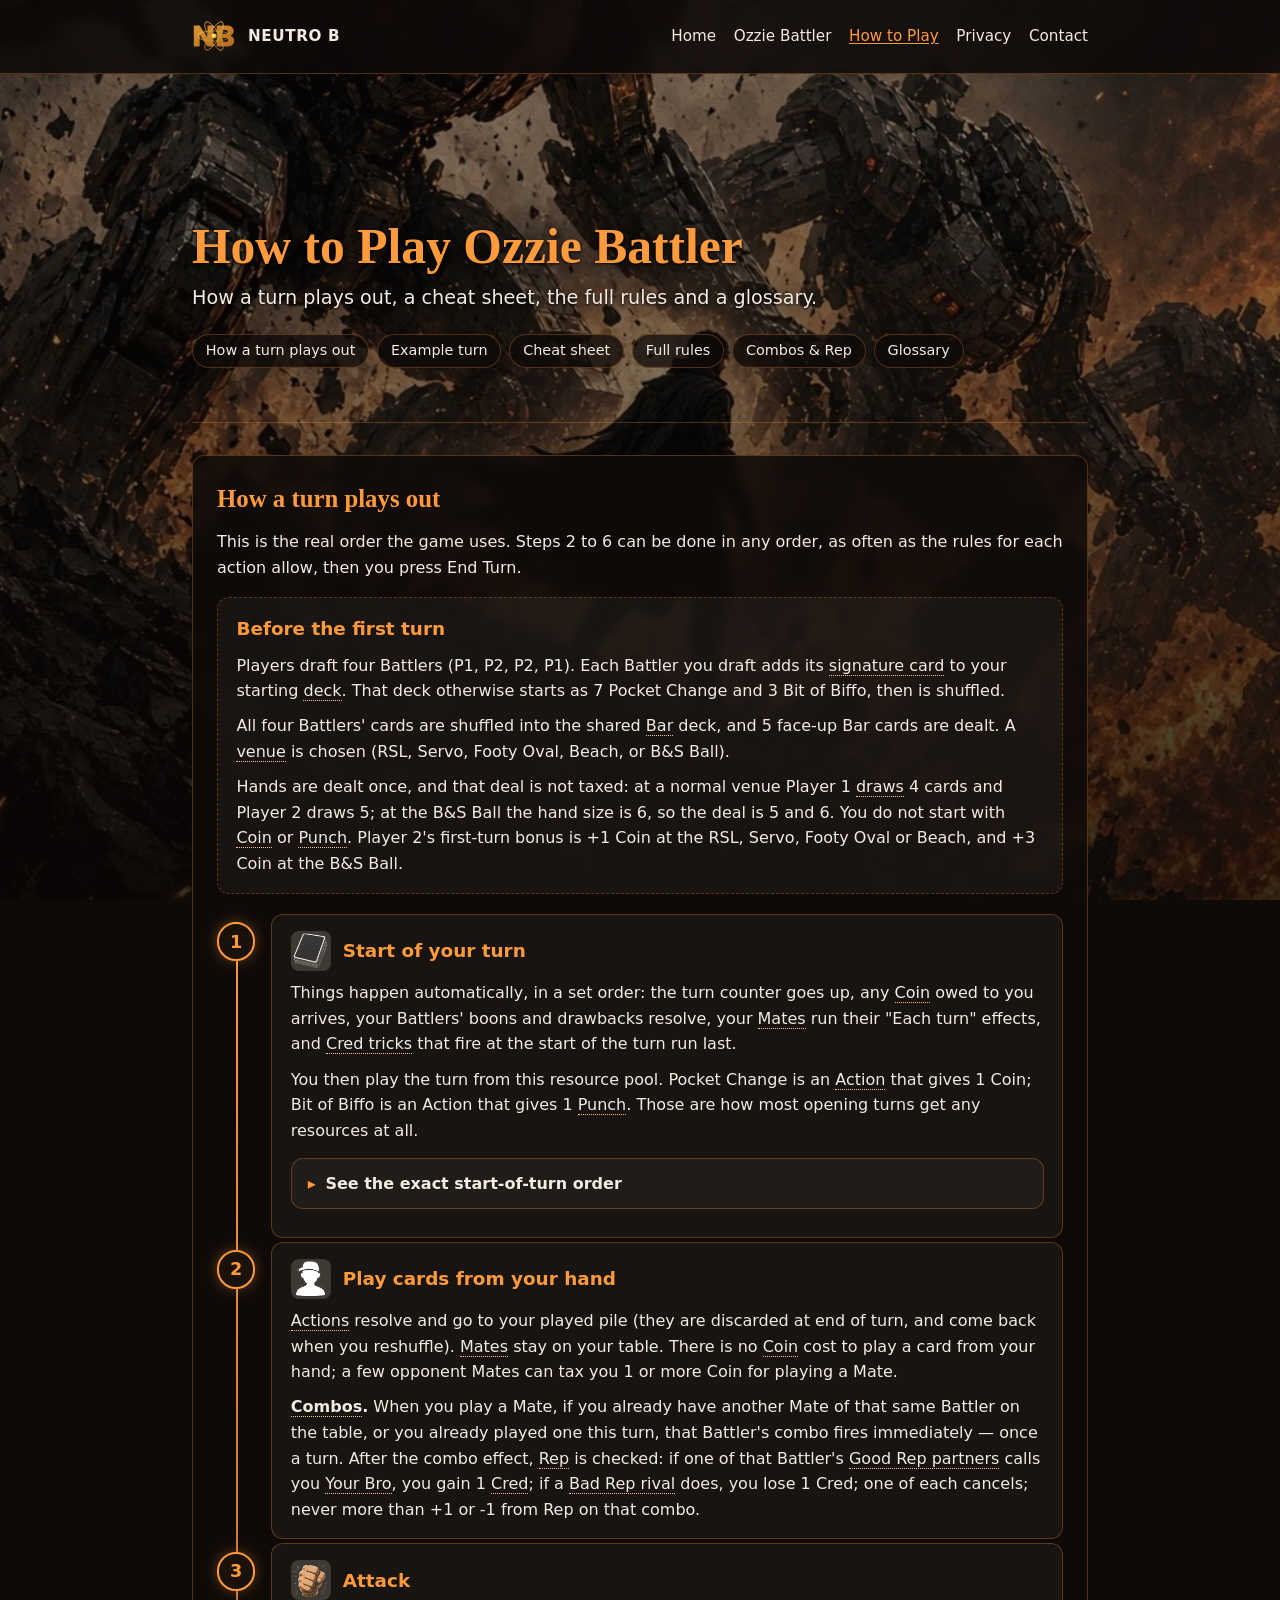
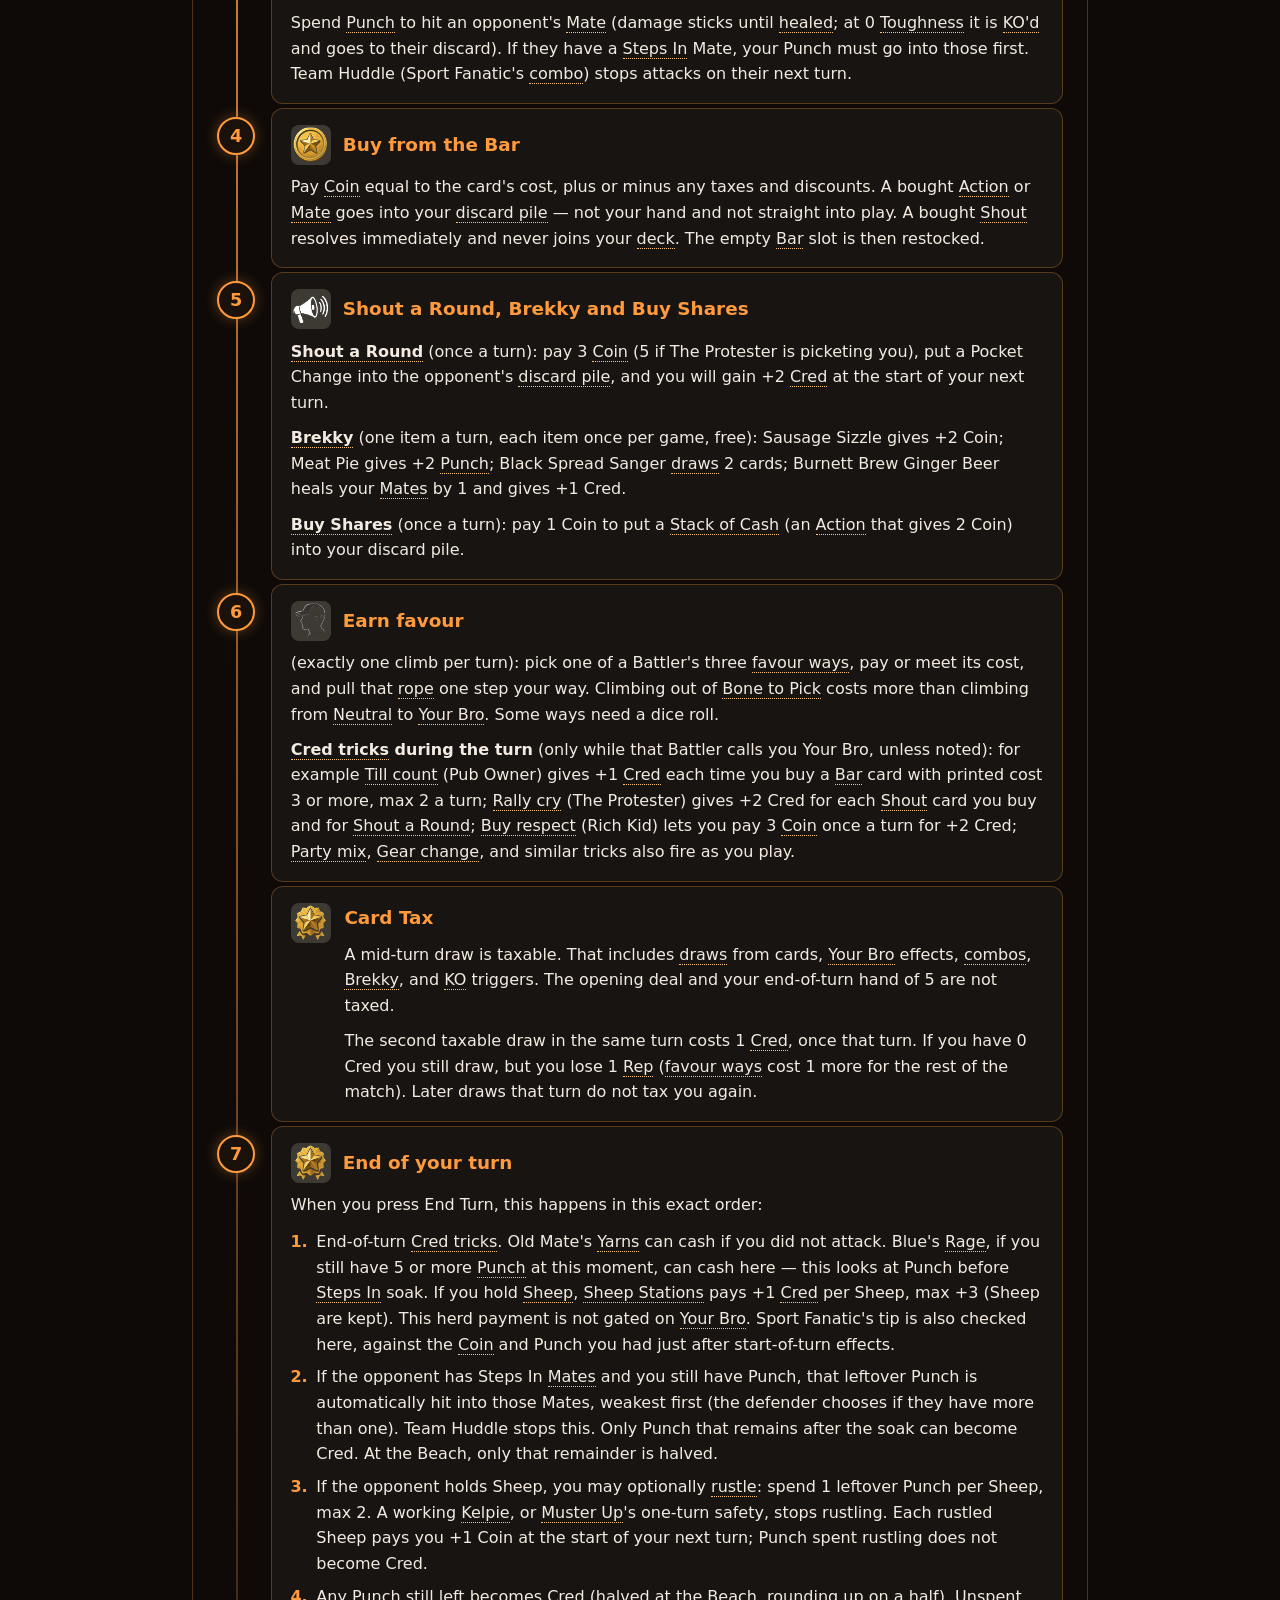
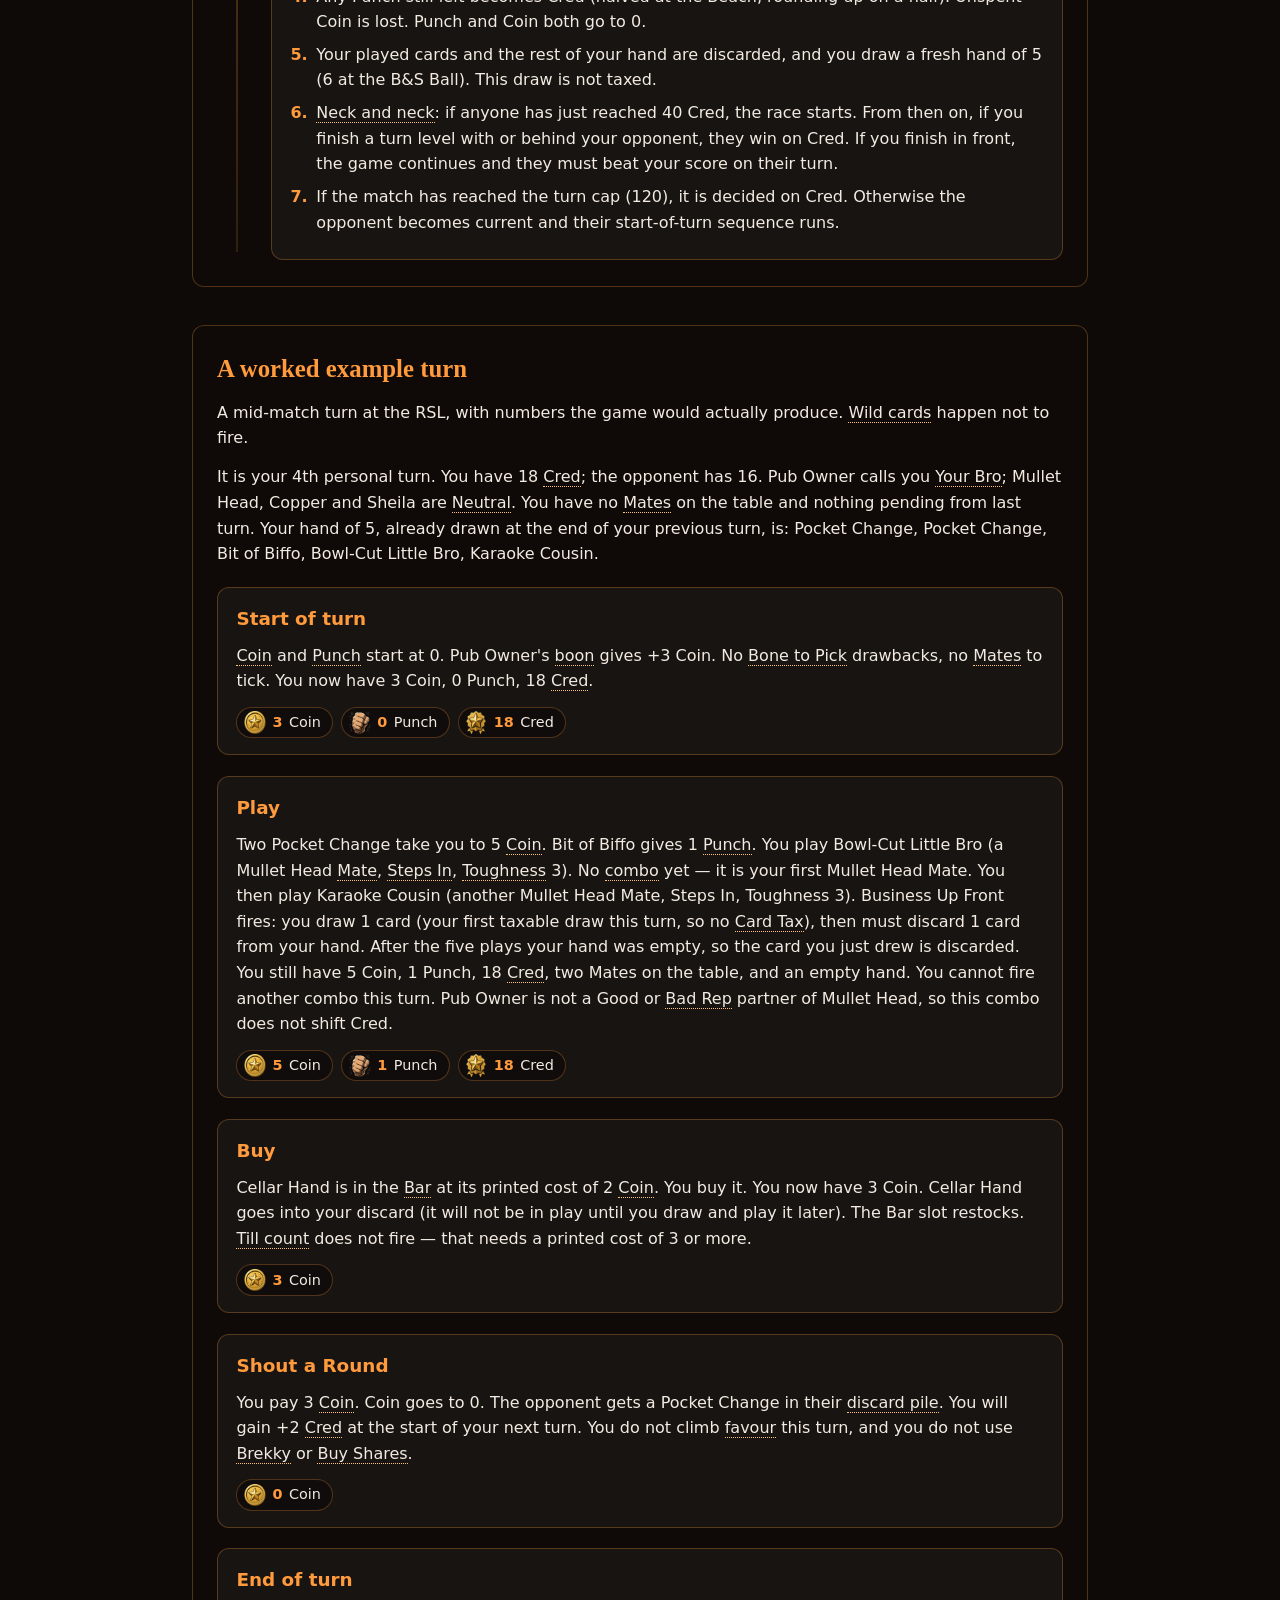
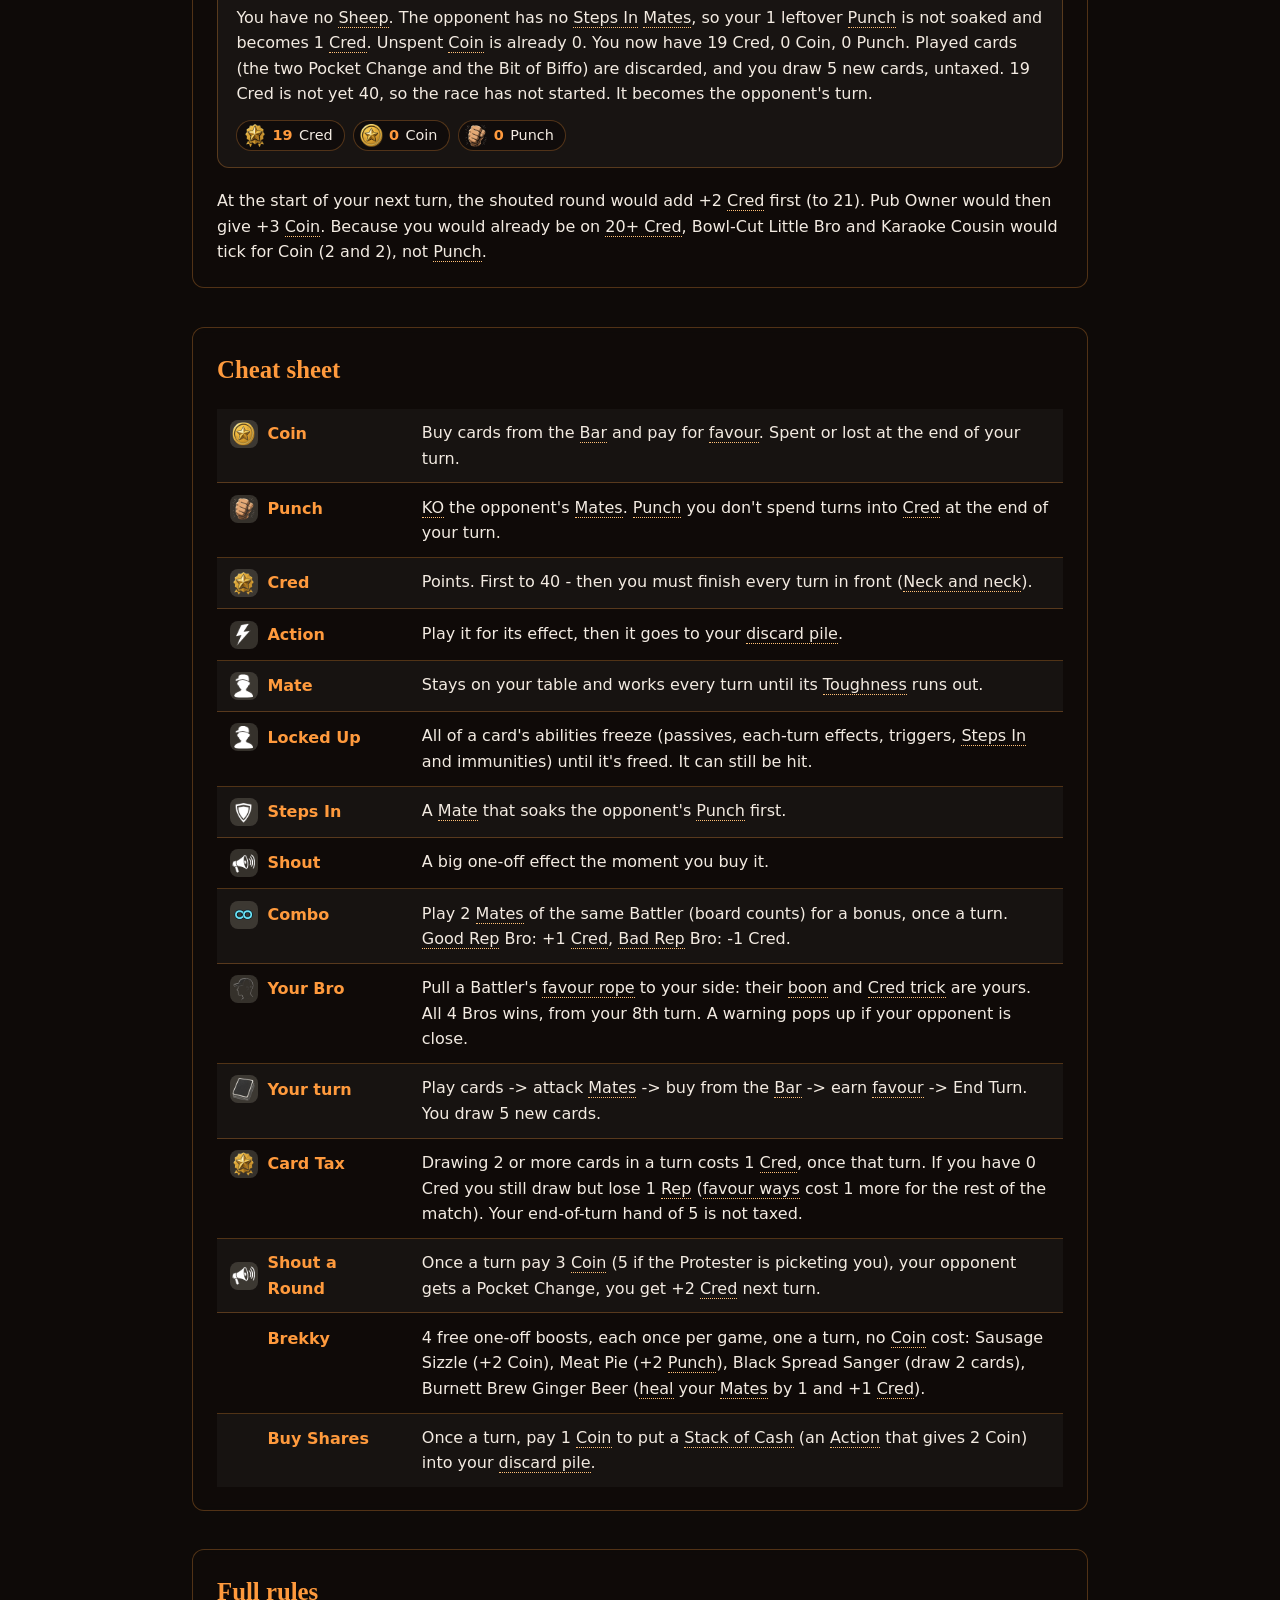
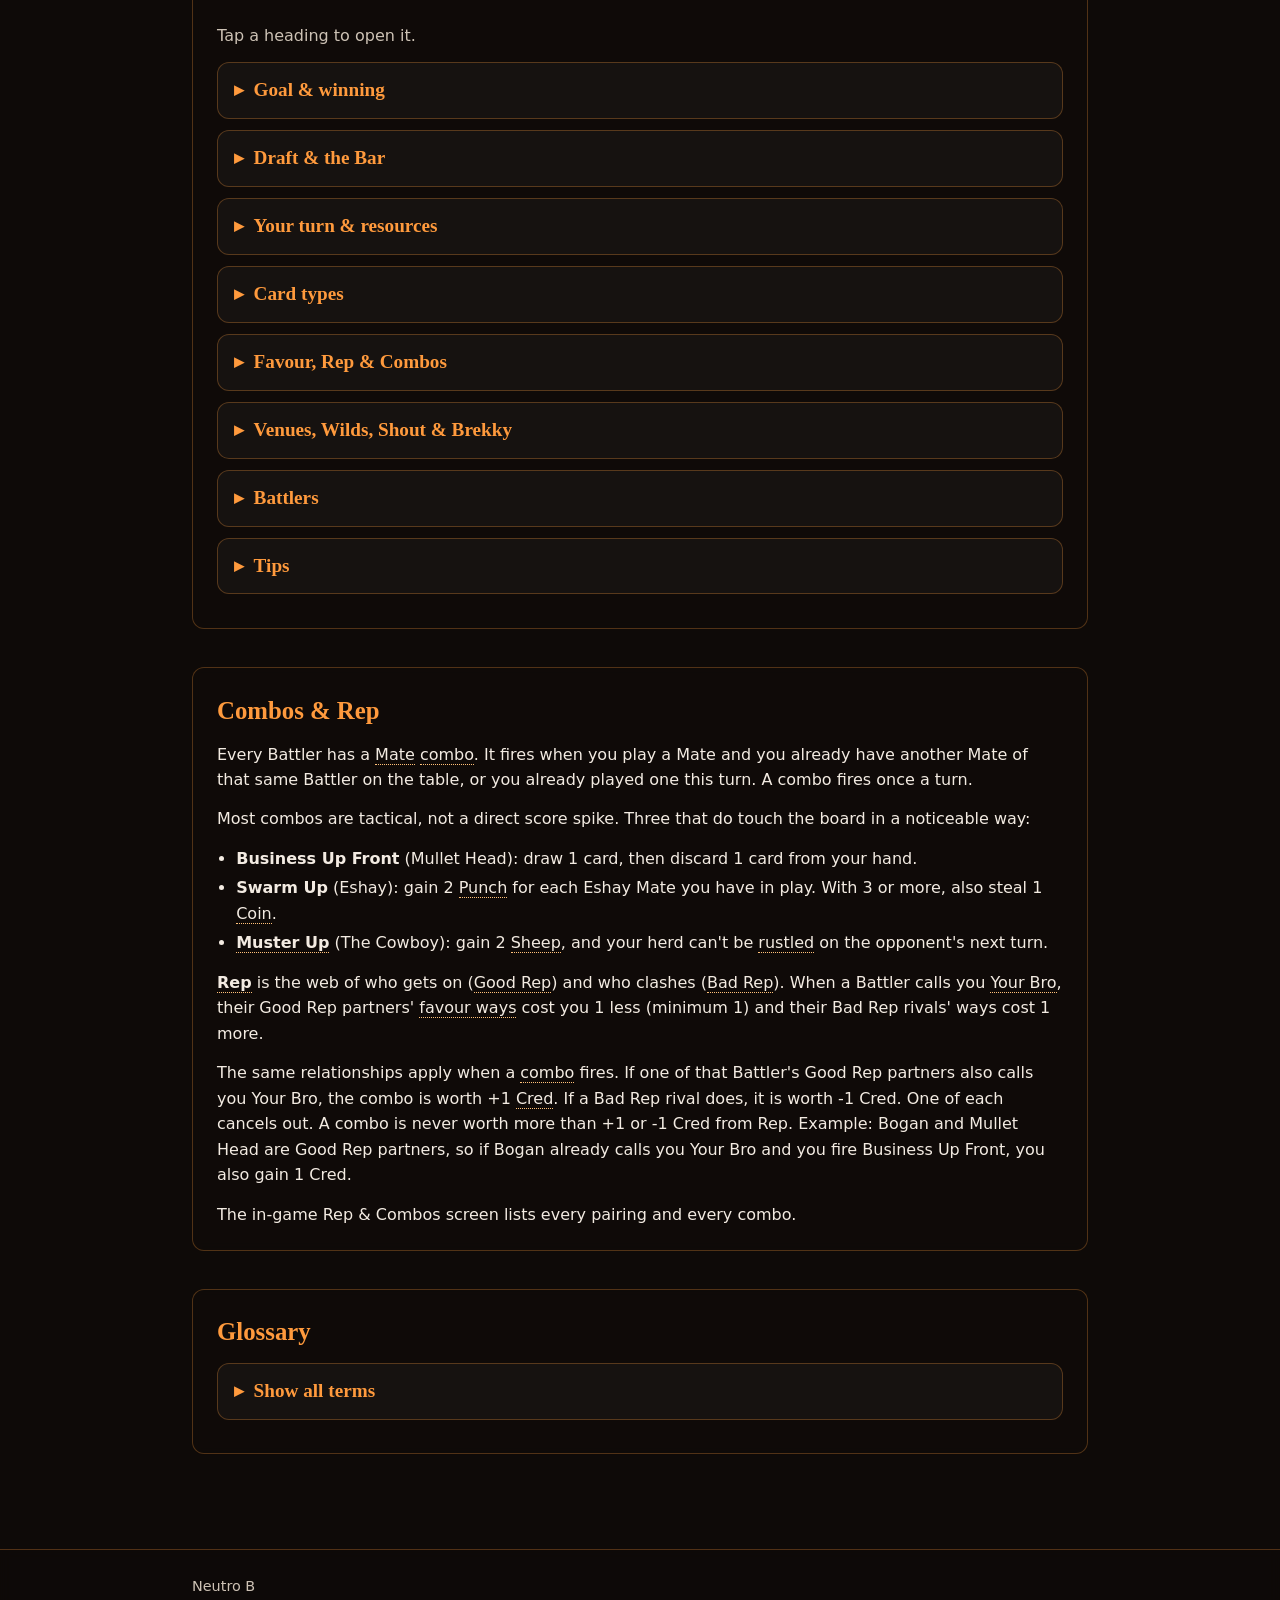
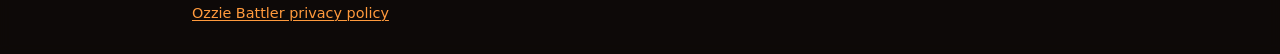
==== commit 9f90dc4c: "Add the Neutro B logo and favicon. Show the mark in the header on every page and point the browser i" ====
--- a/guide.html
+++ b/guide.html
@@ -5,14 +5,16 @@
   <meta name="viewport" content="width=device-width, initial-scale=1">
   <title>How to Play Ozzie Battler — Neutro B</title>
   <meta name="description" content="How to play Ozzie Battler: how a turn plays out, a cheat sheet, the full rules, combos and Rep, and a glossary.">
+  <link rel="icon" type="image/svg+xml" href="images/logo.svg">
+  <link rel="icon" type="image/png" sizes="192x192" href="images/logo-192.png">
+  <link rel="apple-touch-icon" href="images/logo-192.png">
   <link rel="stylesheet" href="style.css">
 </head>
 <body>
   <header class="site-header">
     <div class="site-header__inner">
       <a class="brand" href="index.html">
-        <!-- LOGO: replace the span below with <img src="images/logo.png" alt="Neutro B" class="logo"> -->
-        <span class="logo-placeholder" aria-hidden="true">Logo</span>
+        <img src="images/logo.svg" alt="Neutro B logo" class="logo" width="44" height="44">
         <span class="brand__name">Neutro B</span>
       </a>
       <nav class="nav" aria-label="Primary">
--- a/style.css
+++ b/style.css
@@ -104,33 +104,13 @@
 }
 
 /* ============================================================
-   LOGO — replace the placeholder in the header with:
-   <img src="images/logo.png" alt="Neutro B" class="logo">
-   Suggested size: about 64px tall, transparent PNG or SVG.
-   ============================================================ */
-.logo-placeholder,
+   LOGO — images/logo.svg, shown at 44px in the header
+   ============================================================ */
 .logo {
-  width: 3rem;
-  height: 3rem;
+  width: 2.75rem;
+  height: 2.75rem;
   flex: 0 0 auto;
-}
-
-.logo {
   object-fit: contain;
-}
-
-.logo-placeholder {
-  display: grid;
-  place-items: center;
-  border: 1px dashed var(--color-placeholder-line);
-  background: var(--color-placeholder-bg);
-  color: var(--color-placeholder-text);
-  border-radius: 0.4rem;
-  font-size: 0.65rem;
-  font-weight: 600;
-  text-align: center;
-  line-height: 1.2;
-  padding: 0.2rem;
 }
 
 .nav {
@@ -335,7 +315,6 @@
 .nav a[aria-current="page"] { color: var(--color-accent); }
 
 a { text-decoration-thickness: 1px; }
-.logo-placeholder { border-color: var(--color-placeholder-line); }
 code { color: var(--color-accent-hover); }
 
 @media (max-width: 700px) {
